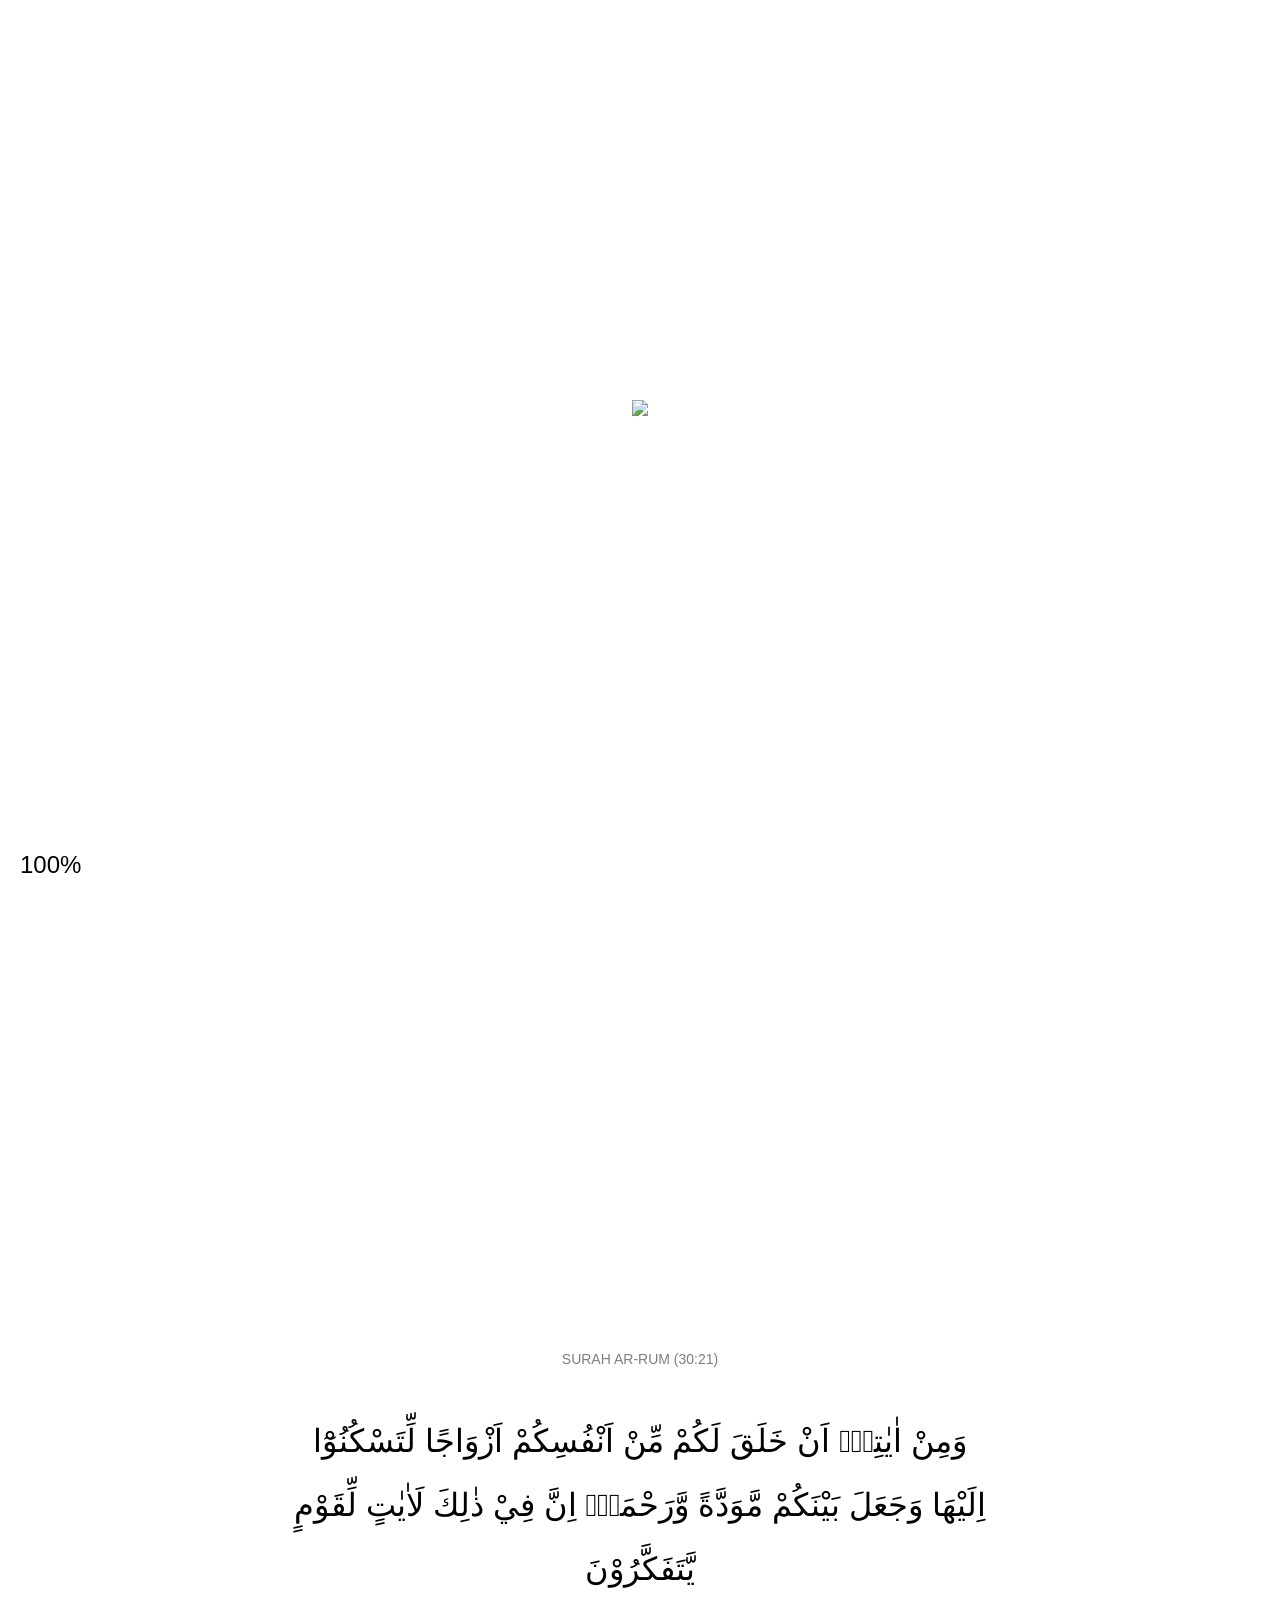
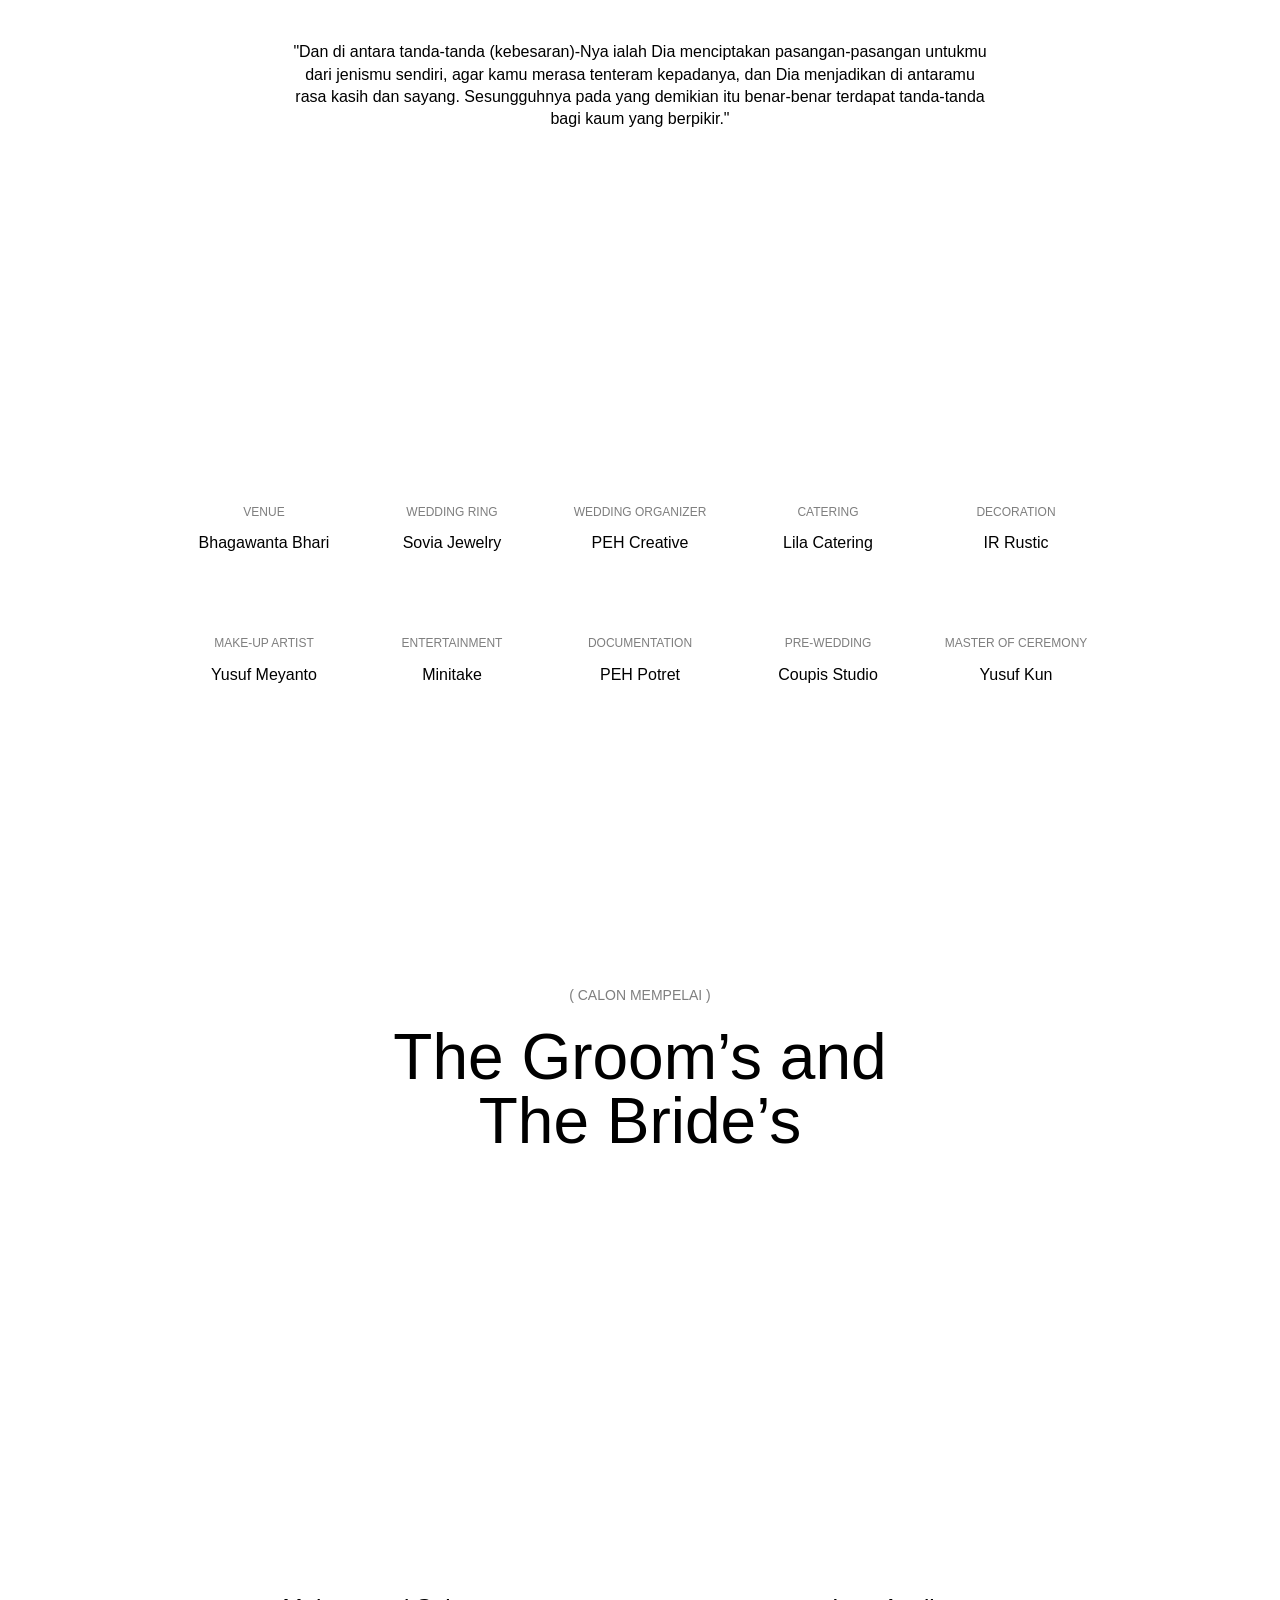
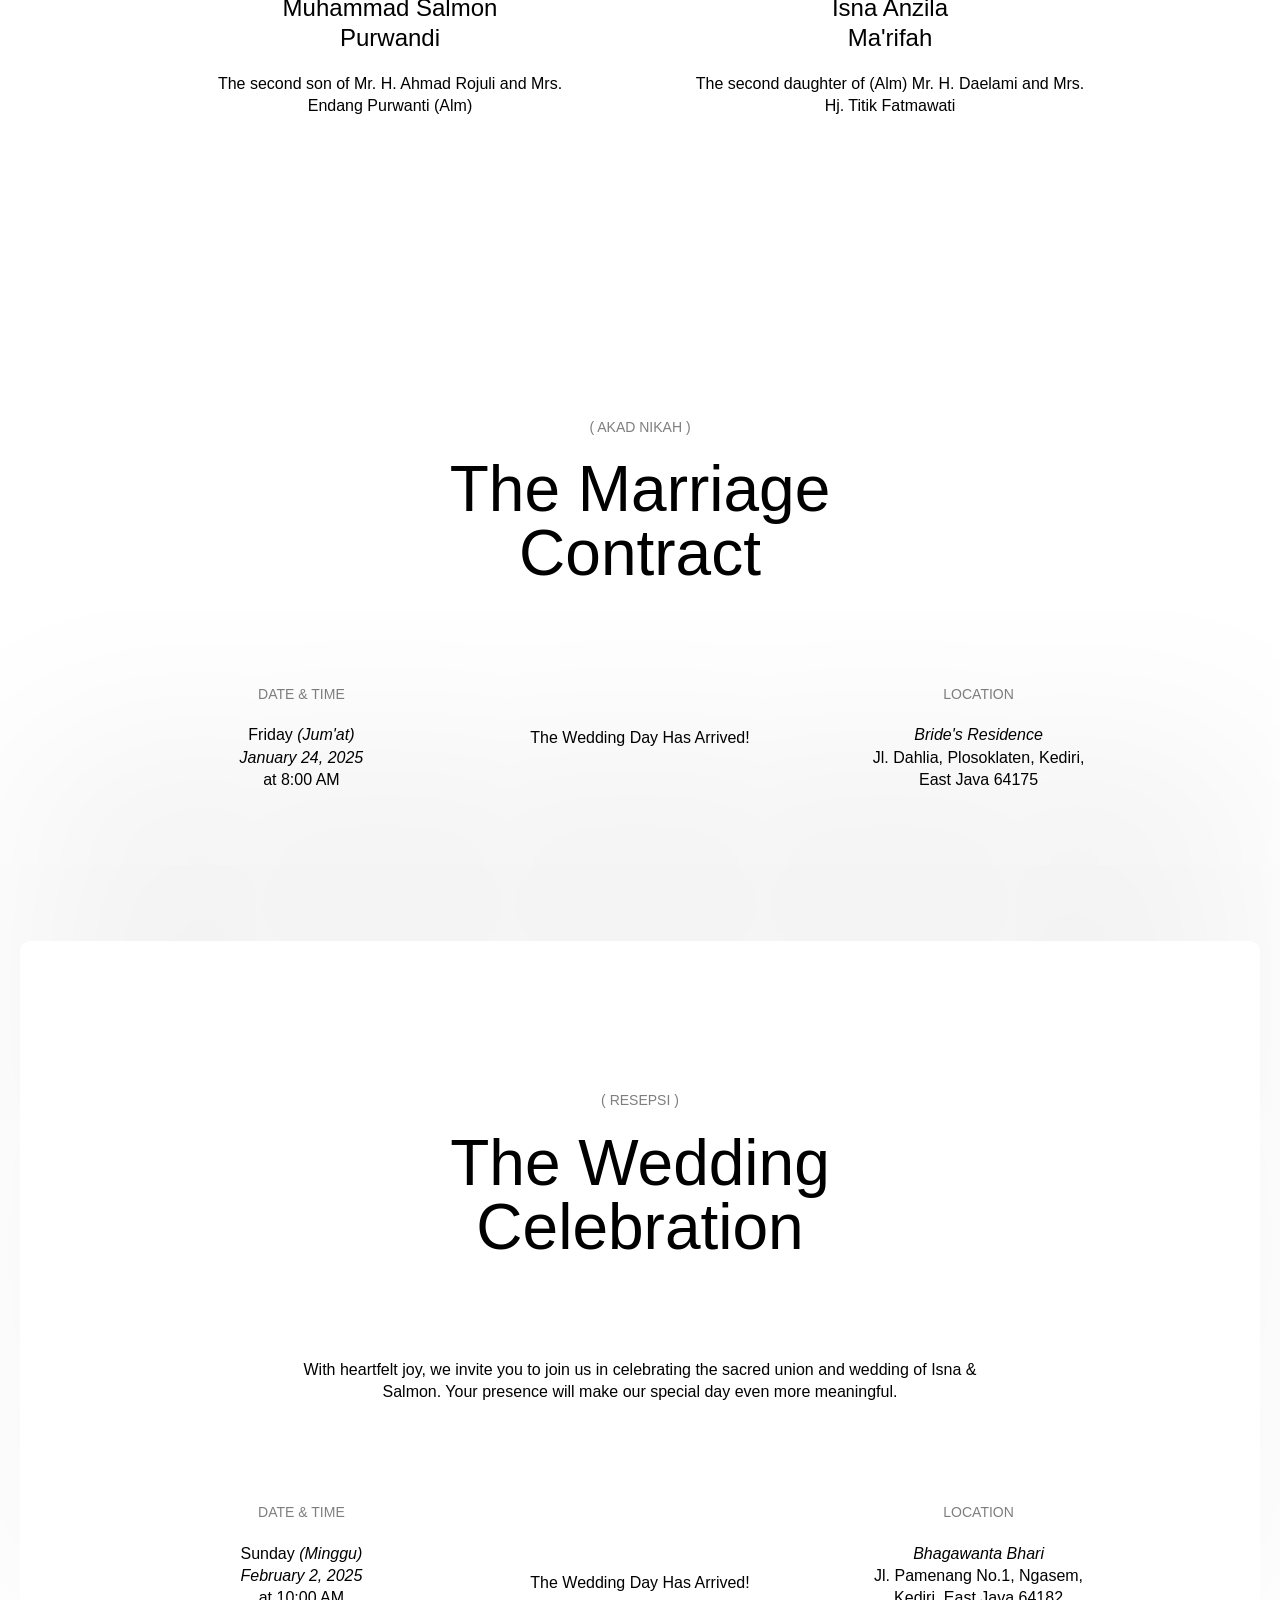
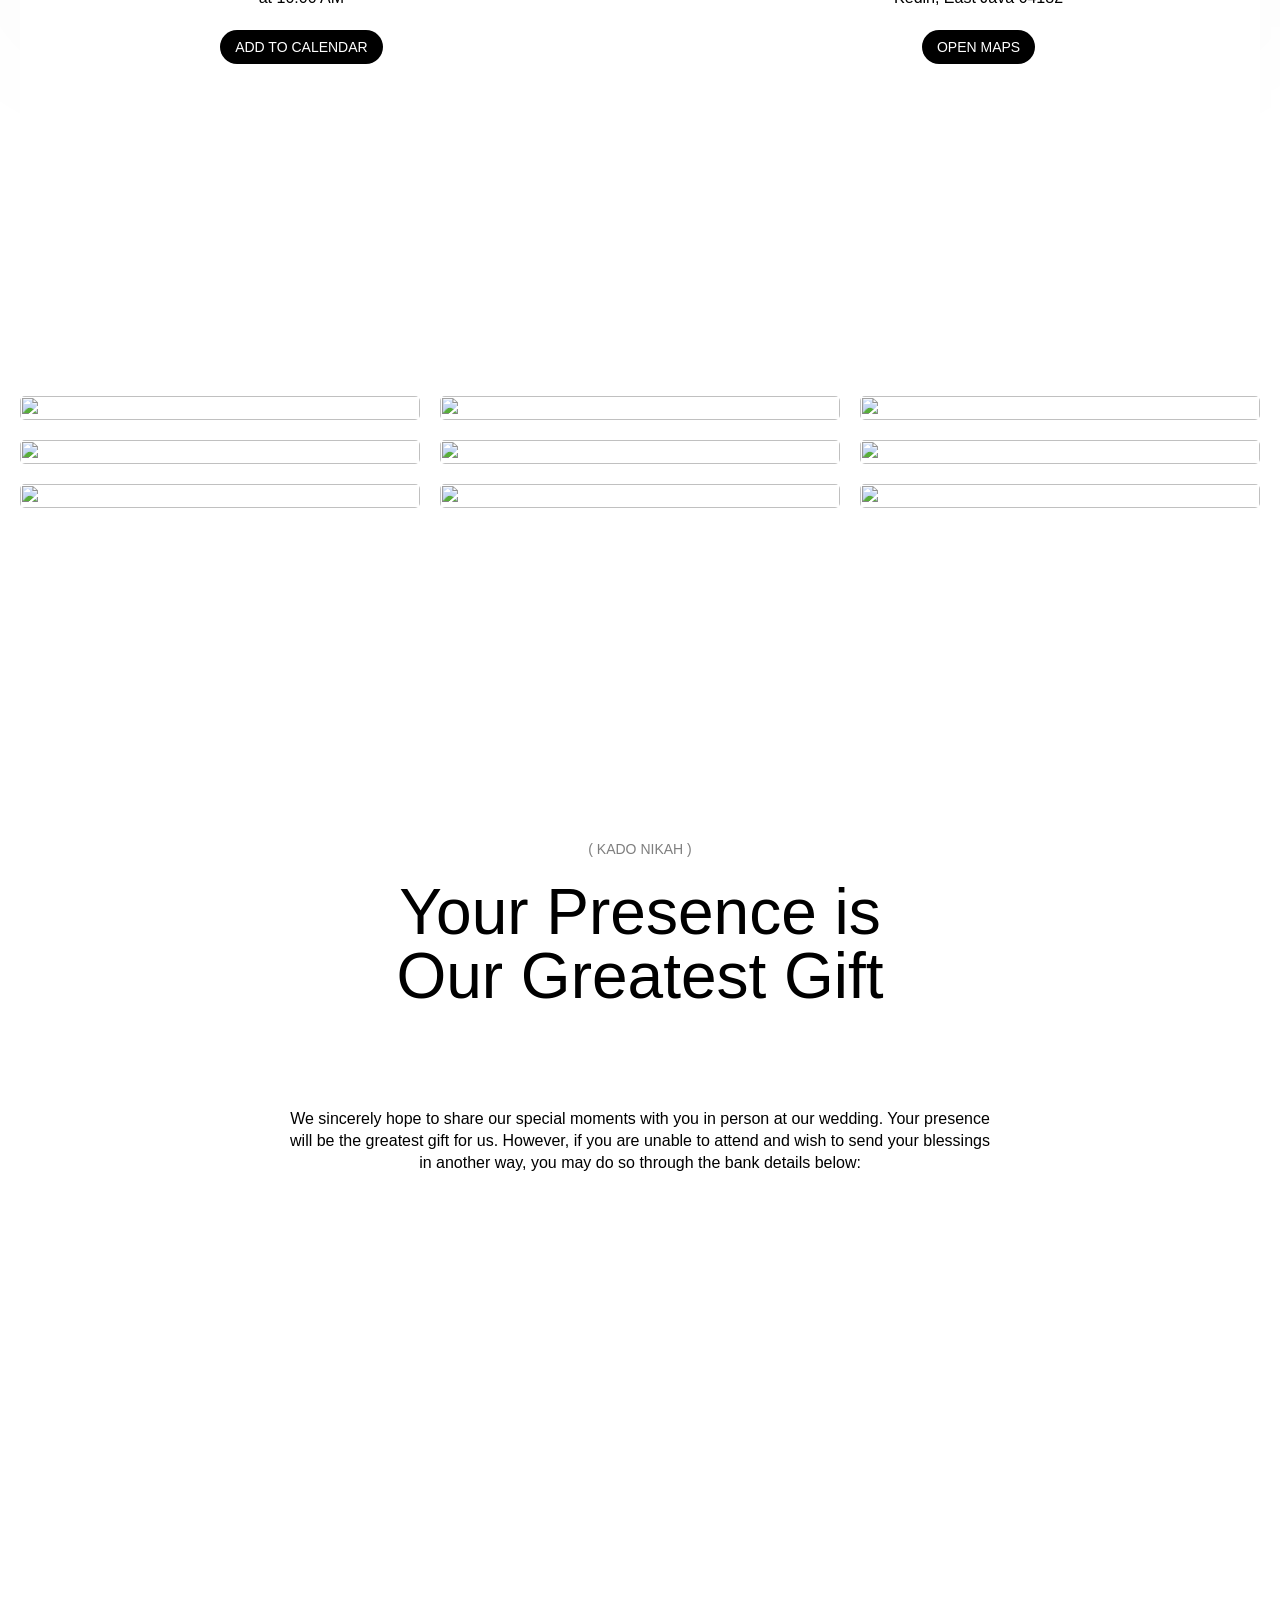
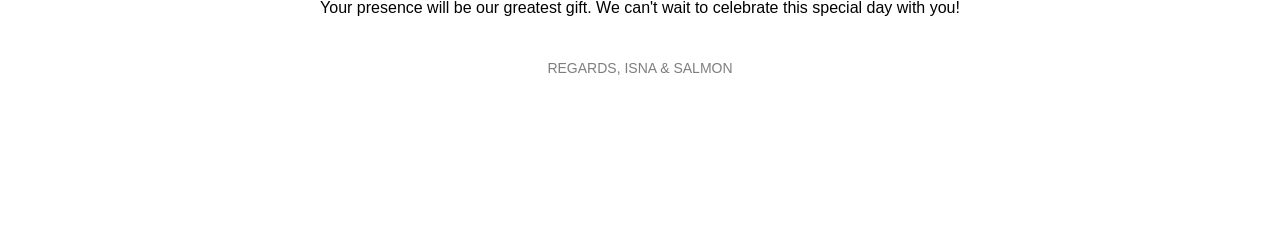
==== wedding.html @ 4950c5eb "update files" ====
<!DOCTYPE html>
<html data-wf-domain="twois.webflow.io" data-wf-page="677035670c04f65d0fba9465" data-wf-site="677035670c04f65d0fba9459"
    data-wf-status="1">

<head>
    <meta charset="utf-8" />
    <title>The Wedding of Isna &amp; Salmon</title>
    <meta content="width=device-width, initial-scale=1" name="viewport" />
    <meta content="Webflow" name="generator" />
    <link href="css/wedding.css" rel="stylesheet" type="text/css" />
    <link href="https://fonts.googleapis.com" rel="preconnect" />
    <link href="https://fonts.gstatic.com" rel="preconnect" crossorigin="anonymous" />
    <script src="https://ajax.googleapis.com/ajax/libs/webfont/1.6.26/webfont.js" type="text/javascript"></script>
    <script
        type="text/javascript">WebFont.load({ google: { families: ["Inter:100,200,300,regular,500,600,700,800,900,100italic,200italic,300italic,italic,500italic,600italic,700italic,800italic,900italic"] } });</script>
    <script
        type="text/javascript">!function (o, c) { var n = c.documentElement, t = " w-mod-"; n.className += t + "js", ("ontouchstart" in o || o.DocumentTouch && c instanceof DocumentTouch) && (n.className += t + "touch") }(window, document);</script>
    <link href="images/img-favicon-01.png" rel="shortcut icon" type="image/x-icon" />
    <link href="images/img-favicon-02.png" rel="apple-touch-icon" />
    <script>
        document.addEventListener("DOMContentLoaded", function () {
            const mutationCallback = function (mutationsList, observer) {
                for (let mutation of mutationsList) {
                    if (mutation.type === 'childList' && mutation.addedNodes.length) {
                        for (let node of mutation.addedNodes) {
                            if (node.classList.contains("w-webflow-badge")) {
                                node.remove();
                            }
                        }
                    }
                }
            };
    
            const observer = new MutationObserver(mutationCallback);
            observer.observe(document, { childList: true, subtree: true });
        });
    </script>
    <script>
        // Scroll to top when page is refreshed
        window.onbeforeunload = function () {
            window.scrollTo(0, 0);
        }
        
        // Alternative method that also works on page load
        window.onload = function() {
            window.scrollTo(0, 0);
        }
    </script>
    <script>
        function updateCountdown() {
            // Set both wedding dates
            const akadDate = new Date('2025-01-24T08:00:00').getTime();
            const resepsiDate = new Date('2025-02-02T10:00:00').getTime();
            
            // Update both countdowns every second
            setInterval(function() {
                // Get current date and time
                const now = new Date().getTime();
                
                // Process both dates
                const dates = [
                    {
                        target: akadDate,
                        selector: '.section.akad .div-countdown'
                    },
                    {
                        target: resepsiDate,
                        selector: '.section.resepsi .div-countdown'
                    }
                ];
                
                dates.forEach(({target, selector}) => {
                    // Find the time difference
                    const timeDiff = target - now;
                    
                    // Calculate days, hours, minutes
                    const days = Math.floor(timeDiff / (1000 * 60 * 60 * 24));
                    const hours = Math.floor((timeDiff % (1000 * 60 * 60 * 24)) / (1000 * 60 * 60));
                    const minutes = Math.floor((timeDiff % (1000 * 60 * 60)) / (1000 * 60));
                    
                    // Get the specific countdown container
                    const container = document.querySelector(selector);
                    
                    if (timeDiff < 0) {
                        container.innerHTML = '<div class="txt-m">The Wedding Day Has Arrived!</div>';
                    } else {
                        // Update the counter elements
                        container.querySelector('.div-count:nth-child(1) .txt-counter').textContent = days;
                        container.querySelector('.div-count:nth-child(2) .txt-counter').textContent = hours;
                        container.querySelector('.div-count:nth-child(3) .txt-counter').textContent = minutes;
                    }
                });
            }, 1000);
        }

        // Start the countdown when the page loads
        document.addEventListener('DOMContentLoaded', updateCountdown);
    </script>
    <script>
        document.addEventListener("DOMContentLoaded", function() {
            const loadingCover = document.createElement('div');
            loadingCover.id = 'loadingCover';
            
            const logo = document.createElement('img');
            logo.id = 'loadingLogo';
            logo.src = 'https://cdn.prod.website-files.com/677035670c04f65d0fba9459/677038483f51743692b44ae5_is-logo.svg';
            
            const percentage = document.createElement('h3');
            percentage.id = 'loadingPercentage';
            percentage.className = 'h3';
            percentage.textContent = '0%';
            
            loadingCover.appendChild(logo);
            loadingCover.appendChild(percentage);
            document.body.appendChild(loadingCover);
            
            let progress = 0;
            const interval = setInterval(() => {
                progress += 1;
                percentage.textContent = `${progress}%`;
                
                if (progress >= 100) {
                    clearInterval(interval);
                    setTimeout(() => {
                        loadingCover.style.opacity = '0';
                        setTimeout(() => {
                            loadingCover.style.display = 'none';
                        }, 500);
                    }, 1000);
                }
            }, 20); // Adjust this value to control loading speed (20ms = ~2 seconds total)
        });
    </script>
</head>

<body class="body">
    <section data-w-id="12d1a00e-3ab4-0aab-f050-b9cedcd31cc5" class="section header">
        <div class="w-layout-blockcontainer container header w-container">
            <div class="div-wrapper header">
                <div class="div-content"><a data-w-id="f7b5495a-abc8-1964-e824-10ac3b8c5b4e" style="opacity:0" href="/wedding"
                        aria-current="page" class="lb-logo w-inline-block w--current"><img
                            src="https://cdn.prod.website-files.com/677035670c04f65d0fba9459/677038483f51743692b44ae5_is-logo.svg"
                            loading="lazy" alt="" class="img-logo" /></a></div>
                <div data-w-id="bc299301-d4c1-6413-bd00-47a1a9cc16d1" style="opacity:0" class="div-head">
                    <div class="txt-label">( Two Hearts, One Journey )</div>
                    <h1 class="h1">The Wedding of Isna &amp; Salmon</h1>
                </div>
                <div data-w-id="931c4e7d-ed6d-6b33-aaaf-867cda53244a" style="opacity:0" class="div-content invitation">
                    <div class="txt-label">Dear</div>
                    <h3 class="h3" id="guestName">Guest</h3>
                    <p class="txt-m">You&#x27;re Invited to Celebrate the Wedding of Isna &amp; Salmon</p>
                </div>
            </div>
        </div>
    </section>
    <section data-w-id="05dbcefc-66bd-4fce-6f20-21fa43abb49f" style="opacity:0" class="section">
        <div class="w-layout-blockcontainer container w-container">
            <div class="div-wrapper"><img
                    src="https://cdn.prod.website-files.com/677035670c04f65d0fba9459/67703848234589f93fcd8b72_img-header.webp"
                    loading="eager"
                    sizes="(max-width: 767px) 100vw, (max-width: 991px) 77vw, (max-width: 1439px) 78vw, 1120px"
                    srcset="https://cdn.prod.website-files.com/677035670c04f65d0fba9459/67703848234589f93fcd8b72_img-header-p-500.webp 500w, https://cdn.prod.website-files.com/677035670c04f65d0fba9459/67703848234589f93fcd8b72_img-header-p-800.webp 800w, https://cdn.prod.website-files.com/677035670c04f65d0fba9459/67703848234589f93fcd8b72_img-header-p-1080.webp 1080w, https://cdn.prod.website-files.com/677035670c04f65d0fba9459/67703848234589f93fcd8b72_img-header-p-1600.webp 1600w, https://cdn.prod.website-files.com/677035670c04f65d0fba9459/67703848234589f93fcd8b72_img-header.webp 1975w"
                    alt="" class="img-header" /><img
                    src="https://cdn.prod.website-files.com/677035670c04f65d0fba9459/67729ee4e32b9f6e0066ee29_img-header-m.webp"
                    loading="eager" sizes="(max-width: 479px) 82vw, (max-width: 767px) 76vw, 100vw"
                    srcset="https://cdn.prod.website-files.com/677035670c04f65d0fba9459/67729ee4e32b9f6e0066ee29_img-header-m-p-500.webp 500w, https://cdn.prod.website-files.com/677035670c04f65d0fba9459/67729ee4e32b9f6e0066ee29_img-header-m-p-800.webp 800w, https://cdn.prod.website-files.com/677035670c04f65d0fba9459/67729ee4e32b9f6e0066ee29_img-header-m-p-1080.webp 1080w, https://cdn.prod.website-files.com/677035670c04f65d0fba9459/67729ee4e32b9f6e0066ee29_img-header-m.webp 1256w"
                    alt="" class="img-header mobile" /></div>
        </div>
    </section>
    <section class="section">
        <div class="w-layout-blockcontainer container w-container">
            <div class="div-wrapper">
                <div class="div-content gap-l">
                    <div class="txt-label">Surah Ar-Rum (30:21)</div>
                    <p class="txt-l arabic">وَمِنْ اٰيٰتِهٖٓ اَنْ خَلَقَ لَكُمْ مِّنْ اَنْفُسِكُمْ اَزْوَاجًا
                        لِّتَسْكُنُوْٓا اِلَيْهَا وَجَعَلَ بَيْنَكُمْ مَّوَدَّةً وَّرَحْمَةًۗ اِنَّ فِيْ ذٰلِكَ لَاٰيٰتٍ
                        لِّقَوْمٍ يَّتَفَكَّرُوْنَ</p>
                    <p class="txt-m">&quot;Dan di antara tanda-tanda (kebesaran)-Nya ialah Dia menciptakan
                        pasangan-pasangan untukmu dari jenismu sendiri, agar kamu merasa tenteram kepadanya, dan Dia
                        menjadikan di antaramu rasa kasih dan sayang. Sesungguhnya pada yang demikian itu benar-benar
                        terdapat tanda-tanda bagi kaum yang berpikir.&quot;</p><img
                        src="https://cdn.prod.website-files.com/677035670c04f65d0fba9459/6770384507a843686ffb3dbd_ic-quran.svg"
                        loading="lazy" alt="" class="ic-32" />
                </div>
            </div>
        </div>
    </section>
    <section class="section">
        <div class="w-layout-blockcontainer container w-container">
            <div class="div-wrapper">
                <div class="div-content grid-vendors">
                    <div class="div-item vendors">
                        <div class="txt-label size-s">VEnue</div>
                        <p class="txt-m">Bhagawanta Bhari</p>
                    </div>
                    <div id="w-node-_287505c4-09b6-83ad-f1a5-c10956f2e40b-0fba9465" class="div-item vendors">
                        <div class="txt-label size-s">Wedding Ring</div>
                        <p class="txt-m">Sovia Jewelry</p>
                    </div>
                    <div id="w-node-_5f369c38-9c0c-f2e0-e8b1-bd2c15e0b962-0fba9465" class="div-item vendors">
                        <div class="txt-label size-s">Wedding Organizer</div>
                        <p class="txt-m">PEH Creative</p>
                    </div>
                    <div id="w-node-ae4f9026-59ee-f5bd-e100-e5af40e25a5f-0fba9465" class="div-item vendors">
                        <div class="txt-label size-s">Catering</div>
                        <p class="txt-m">Lila Catering</p>
                    </div>
                    <div id="w-node-_63534c1e-104c-8eb5-ed23-803edc736860-0fba9465" class="div-item vendors">
                        <div class="txt-label size-s">Decoration</div>
                        <p class="txt-m">IR Rustic</p>
                    </div>
                    <div id="w-node-c5968815-fda5-0d8a-0b18-cd76b9f0b9df-0fba9465" class="div-item vendors">
                        <div class="txt-label size-s">Make-Up Artist</div>
                        <p class="txt-m">Yusuf Meyanto</p>
                    </div>
                    <div id="w-node-bb1c8c2f-b998-6561-d270-908846ef16c0-0fba9465" class="div-item vendors">
                        <div class="txt-label size-s">Entertainment</div>
                        <p class="txt-m">Minitake</p>
                    </div>
                    <div id="w-node-_79656f34-af55-c6e0-9db6-4887972fd5b7-0fba9465" class="div-item vendors">
                        <div class="txt-label size-s">Documentation</div>
                        <p class="txt-m">PEH Potret</p>
                    </div>
                    <div id="w-node-_2448eb6b-c0e9-c4b5-8094-aaf7e3d0d775-0fba9465" class="div-item vendors">
                        <div class="txt-label size-s">Pre-wedding</div>
                        <p class="txt-m">Coupis Studio</p>
                    </div>
                    <div id="w-node-_7e0066ca-e999-a601-45e3-42176d7cfcc2-0fba9465" class="div-item vendors">
                        <div class="txt-label size-s">Master of Ceremony</div>
                        <p class="txt-m">Yusuf Kun</p>
                    </div>
                </div>
            </div>
        </div>
    </section>
    <section class="section">
        <div class="w-layout-blockcontainer container w-container">
            <div class="div-wrapper">
                <div class="div-head medium">
                    <div class="txt-label">( Calon mempelai )</div>
                    <h2 class="h2">The Groom’s and The Bride’s</h2>
                </div>
                <div class="div-content grid-calon">
                    <div class="div-item"><img
                            src="https://cdn.prod.website-files.com/677035670c04f65d0fba9459/67703848fbfb32b1f3d3d9d8_img-grooms.webp"
                            loading="lazy" alt="" class="img-person" />
                        <h3 class="h3">Muhammad Salmon<br />Purwandi</h3>
                        <p class="txt-m">The second son of Mr. H. Ahmad Rojuli and Mrs. Endang Purwanti (Alm)</p>
                    </div>
                    <div id="w-node-_65cffa8b-b487-12ac-6472-db413ee02ace-0fba9465" class="div-item"><img
                            src="https://cdn.prod.website-files.com/677035670c04f65d0fba9459/677038450cd2fd8141a4ba60_img-brides.webp"
                            loading="lazy" alt="" class="img-person" />
                        <h3 class="h3">Isna Anzila<br />Ma&#x27;rifah</h3>
                        <p class="txt-m">The second daughter of (Alm) Mr. H. Daelami and Mrs. Hj. Titik Fatmawati</p>
                    </div>
                </div>
            </div>
        </div>
    </section>
    <section class="section akad">
        <div class="w-layout-blockcontainer container w-container">
            <div class="div-wrapper">
                <div class="div-head medium">
                    <div class="txt-label">( AKAD nikah )</div>
                    <h2 class="h2">The Marriage Contract</h2><img
                        src="https://cdn.prod.website-files.com/677035670c04f65d0fba9459/677038488b0bea6cfaa4195d_img-ring-1.webp"
                        loading="lazy" data-w-id="13340af4-462c-4ded-96b5-a2567d261753" alt="" class="img-ring-1" /><img
                        src="https://cdn.prod.website-files.com/677035670c04f65d0fba9459/67703849addfdfaecc907653_img-ring-2.webp"
                        loading="lazy" data-w-id="9857e59d-5a28-c53c-c667-7585d2f12042" alt="" class="img-ring-2" />
                </div>
                <div class="div-content grid-akad">
                    <div class="div-item">
                        <div class="txt-label">date &amp; Time</div>
                        <p class="txt-m">Friday <em>(Jum&#x27;at)</em><br /><strong><em class="italic-text-3">January
                                    24, 2025</em></strong><br />at 8:00 AM</p>
                    </div>
                    <div id="w-node-e35938f2-f2fd-a271-da4f-b0156d353e27-0fba9465" class="div-countdown">
                        <div class="div-count">
                            <div class="div-counter"><img
                                    src="https://cdn.prod.website-files.com/677035670c04f65d0fba9459/67703845c3303771c805a9a5_img-counter.svg"
                                    loading="lazy" alt="" class="img-counter" />
                                <div class="txt-counter">27</div>
                            </div>
                            <p class="txt-m">Days</p>
                        </div>
                        <div class="div-count">
                            <div class="div-counter"><img
                                    src="https://cdn.prod.website-files.com/677035670c04f65d0fba9459/67703845c3303771c805a9a5_img-counter.svg"
                                    loading="lazy" alt="" class="img-counter" />
                                <div class="txt-counter">4</div>
                            </div>
                            <p class="txt-m">Hours</p>
                        </div>
                        <div class="div-count">
                            <div class="div-counter"><img
                                    src="https://cdn.prod.website-files.com/677035670c04f65d0fba9459/67703845c3303771c805a9a5_img-counter.svg"
                                    loading="lazy" alt="" class="img-counter" />
                                <div class="txt-counter">16</div>
                            </div>
                            <p class="txt-m">Minutes</p>
                        </div>
                    </div>
                    <div id="w-node-_91b87b44-5170-819d-85d0-735a1daca0e6-0fba9465" class="div-item">
                        <div class="txt-label">location</div>
                        <p class="txt-m"><strong><em class="italic-text">Bride&#x27;s Residence</em></strong><br />Jl.
                            Dahlia, Plosoklaten, Kediri, East Java 64175</p>
                    </div>
                </div>
            </div>
        </div>
    </section>
    <section class="section resepsi">
        <div class="w-layout-blockcontainer container resepsi w-container">
            <div class="div-wrapper">
                <div class="div-head medium">
                    <div class="txt-label">( resepsi )</div>
                    <h2 class="h2">The Wedding Celebration</h2>
                </div>
                <div class="div-content">
                    <p class="txt-m">With heartfelt joy, we invite you to join us in celebrating the sacred union and wedding of Isna & Salmon. Your presence will make our special day even more meaningful.</p>
                </div>
                <div class="div-content grid-akad">
                    <div class="div-item">
                        <div class="txt-label">date &amp; Time</div>
                        <p class="txt-m">Sunday <em>(Minggu)</em><br /><strong><em class="italic-text-2">February 2,
                                    2025</em></strong><br />at 10:00 AM</p><a href="#" class="btn-primary w-button">add
                            to calendar</a>
                    </div>
                    <div id="w-node-_002819be-28a7-6f01-53c6-cb2f9fae0b95-0fba9465" class="div-countdown">
                        <div class="div-count">
                            <div class="div-counter"><img
                                    src="https://cdn.prod.website-files.com/677035670c04f65d0fba9459/67703845c3303771c805a9a5_img-counter.svg"
                                    loading="lazy" alt="" class="img-counter" />
                                <div class="txt-counter">36</div>
                            </div>
                            <p class="txt-m">Days</p>
                        </div>
                        <div class="div-count">
                            <div class="div-counter"><img
                                    src="https://cdn.prod.website-files.com/677035670c04f65d0fba9459/67703845c3303771c805a9a5_img-counter.svg"
                                    loading="lazy" alt="" class="img-counter" />
                                <div class="txt-counter">6</div>
                            </div>
                            <p class="txt-m">Hours</p>
                        </div>
                        <div class="div-count">
                            <div class="div-counter"><img
                                    src="https://cdn.prod.website-files.com/677035670c04f65d0fba9459/67703845c3303771c805a9a5_img-counter.svg"
                                    loading="lazy" alt="" class="img-counter" />
                                <div class="txt-counter">16</div>
                            </div>
                            <p class="txt-m">Minutes</p>
                        </div>
                    </div>
                    <div id="w-node-_002819be-28a7-6f01-53c6-cb2f9fae0bab-0fba9465" class="div-item">
                        <div class="txt-label">location</div>
                        <p class="txt-m"><strong><em class="italic-text">Bhagawanta Bhari</em></strong> <br />Jl.
                            Pamenang No.1, Ngasem, Kediri, East Java 64182</p><a href="https://maps.app.goo.gl/XeGeDxVSbM7S9wT97"
                            class="btn-primary w-button" target="_blank">open maps</a>
                    </div>
                </div>
            </div>
        </div>
    </section>
    <section class="section">
        <div class="w-layout-blockcontainer container accent w-container"><img
                src="https://cdn.prod.website-files.com/677035670c04f65d0fba9459/67729c674d2ae2e17ffd4be8_img-accent-center.webp"
                loading="lazy" alt="" class="img-accent" /></div>
    </section>
    <section class="section">
        <div class="w-layout-blockcontainer container w-container">
            <div class="div-wrapper">
                <div class="div-gallery"><img
                        src="https://cdn.prod.website-files.com/677035670c04f65d0fba9459/6772859a4178ec4495fcc9b0_img-gallery-09.webp"
                        loading="lazy" id="w-node-_14314c30-5d00-1f15-5e44-9975845c930e-0fba9465"
                        sizes="(max-width: 479px) 92vw, (max-width: 767px) 95vw, (max-width: 1439px) 31vw, 453.328125px"
                        alt=""
                        srcset="https://cdn.prod.website-files.com/677035670c04f65d0fba9459/6772859a4178ec4495fcc9b0_img-gallery-09-p-500.webp 500w, https://cdn.prod.website-files.com/677035670c04f65d0fba9459/6772859a4178ec4495fcc9b0_img-gallery-09-p-800.webp 800w, https://cdn.prod.website-files.com/677035670c04f65d0fba9459/6772859a4178ec4495fcc9b0_img-gallery-09.webp 906w"
                        class="img-gallery" /><img
                        src="https://cdn.prod.website-files.com/677035670c04f65d0fba9459/677285994a519b4f037035ce_img-gallery-03.webp"
                        loading="lazy" id="w-node-b5c6fbb7-d0f4-df01-ccc1-e606647e7103-0fba9465"
                        sizes="(max-width: 479px) 92vw, (max-width: 767px) 95vw, (max-width: 1439px) 31vw, 453.3359375px"
                        alt=""
                        srcset="https://cdn.prod.website-files.com/677035670c04f65d0fba9459/677285994a519b4f037035ce_img-gallery-03-p-500.webp 500w, https://cdn.prod.website-files.com/677035670c04f65d0fba9459/677285994a519b4f037035ce_img-gallery-03-p-800.webp 800w, https://cdn.prod.website-files.com/677035670c04f65d0fba9459/677285994a519b4f037035ce_img-gallery-03.webp 906w"
                        class="img-gallery" /><img
                        src="https://cdn.prod.website-files.com/677035670c04f65d0fba9459/677285993bdcefc85239139a_img-gallery-06.webp"
                        loading="lazy" id="w-node-_8864bf88-00d4-5219-b1d5-2b43d36204d0-0fba9465"
                        sizes="(max-width: 479px) 92vw, (max-width: 767px) 95vw, (max-width: 1439px) 31vw, 453.3359375px"
                        alt=""
                        srcset="https://cdn.prod.website-files.com/677035670c04f65d0fba9459/677285993bdcefc85239139a_img-gallery-06-p-500.webp 500w, https://cdn.prod.website-files.com/677035670c04f65d0fba9459/677285993bdcefc85239139a_img-gallery-06-p-800.webp 800w, https://cdn.prod.website-files.com/677035670c04f65d0fba9459/677285993bdcefc85239139a_img-gallery-06.webp 906w"
                        class="img-gallery" /><img
                        src="https://cdn.prod.website-files.com/677035670c04f65d0fba9459/677285992f1e40bc26db426e_img-gallery-01.webp"
                        loading="lazy" id="w-node-_8d2cc8fc-a439-e8b9-3076-218f4ae2b0e5-0fba9465"
                        sizes="(max-width: 479px) 92vw, (max-width: 767px) 95vw, (max-width: 1439px) 31vw, 453.328125px"
                        alt=""
                        srcset="https://cdn.prod.website-files.com/677035670c04f65d0fba9459/677285992f1e40bc26db426e_img-gallery-01-p-500.webp 500w, https://cdn.prod.website-files.com/677035670c04f65d0fba9459/677285992f1e40bc26db426e_img-gallery-01-p-800.webp 800w, https://cdn.prod.website-files.com/677035670c04f65d0fba9459/677285992f1e40bc26db426e_img-gallery-01.webp 906w"
                        class="img-gallery" /><img
                        src="https://cdn.prod.website-files.com/677035670c04f65d0fba9459/6772859ac393767c875105a3_img-gallery-08.webp"
                        loading="lazy" id="w-node-_6ea0ce37-b00a-1832-fbf6-e523cbb9b794-0fba9465"
                        sizes="(max-width: 479px) 92vw, (max-width: 767px) 95vw, (max-width: 1439px) 31vw, 453.3359375px"
                        alt=""
                        srcset="https://cdn.prod.website-files.com/677035670c04f65d0fba9459/6772859ac393767c875105a3_img-gallery-08-p-500.webp 500w, https://cdn.prod.website-files.com/677035670c04f65d0fba9459/6772859ac393767c875105a3_img-gallery-08-p-800.webp 800w, https://cdn.prod.website-files.com/677035670c04f65d0fba9459/6772859ac393767c875105a3_img-gallery-08.webp 906w"
                        class="img-gallery" /><img
                        src="https://cdn.prod.website-files.com/677035670c04f65d0fba9459/6772859a8630f326f57437e6_img-gallery-02.webp"
                        loading="lazy" id="w-node-_83be5d3c-a81d-6797-341a-396ea5b855ed-0fba9465"
                        sizes="(max-width: 479px) 92vw, (max-width: 767px) 95vw, (max-width: 1439px) 31vw, 453.3359375px"
                        alt=""
                        srcset="https://cdn.prod.website-files.com/677035670c04f65d0fba9459/6772859a8630f326f57437e6_img-gallery-02-p-500.webp 500w, https://cdn.prod.website-files.com/677035670c04f65d0fba9459/6772859a8630f326f57437e6_img-gallery-02-p-800.webp 800w, https://cdn.prod.website-files.com/677035670c04f65d0fba9459/6772859a8630f326f57437e6_img-gallery-02.webp 906w"
                        class="img-gallery" /><img
                        src="https://cdn.prod.website-files.com/677035670c04f65d0fba9459/67728599c393767c87510520_img-gallery-07.webp"
                        loading="lazy" id="w-node-c3a2bbfd-124b-35cc-33e9-75d3c49319d4-0fba9465"
                        sizes="(max-width: 479px) 92vw, (max-width: 767px) 95vw, (max-width: 1439px) 31vw, 453.328125px"
                        alt=""
                        srcset="https://cdn.prod.website-files.com/677035670c04f65d0fba9459/67728599c393767c87510520_img-gallery-07-p-500.webp 500w, https://cdn.prod.website-files.com/677035670c04f65d0fba9459/67728599c393767c87510520_img-gallery-07-p-800.webp 800w, https://cdn.prod.website-files.com/677035670c04f65d0fba9459/67728599c393767c87510520_img-gallery-07.webp 906w"
                        class="img-gallery" /><img
                        src="https://cdn.prod.website-files.com/677035670c04f65d0fba9459/6772859952d99c296b55ce54_img-gallery-04.webp"
                        loading="lazy" id="w-node-cf5fdb07-34ba-0c68-4ffb-b6e58ec14c6e-0fba9465"
                        sizes="(max-width: 479px) 92vw, (max-width: 767px) 95vw, (max-width: 1439px) 31vw, 453.3359375px"
                        alt=""
                        srcset="https://cdn.prod.website-files.com/677035670c04f65d0fba9459/6772859952d99c296b55ce54_img-gallery-04-p-500.webp 500w, https://cdn.prod.website-files.com/677035670c04f65d0fba9459/6772859952d99c296b55ce54_img-gallery-04-p-800.webp 800w, https://cdn.prod.website-files.com/677035670c04f65d0fba9459/6772859952d99c296b55ce54_img-gallery-04.webp 906w"
                        class="img-gallery" /><img
                        src="https://cdn.prod.website-files.com/677035670c04f65d0fba9459/67728599f2688b2056b2b07c_img-gallery-05.webp"
                        loading="lazy" id="w-node-b1e12fba-324b-9366-9801-4a5e3cad11ff-0fba9465"
                        sizes="(max-width: 479px) 92vw, (max-width: 767px) 95vw, (max-width: 1439px) 31vw, 453.3359375px"
                        alt=""
                        srcset="https://cdn.prod.website-files.com/677035670c04f65d0fba9459/67728599f2688b2056b2b07c_img-gallery-05-p-500.webp 500w, https://cdn.prod.website-files.com/677035670c04f65d0fba9459/67728599f2688b2056b2b07c_img-gallery-05-p-800.webp 800w, https://cdn.prod.website-files.com/677035670c04f65d0fba9459/67728599f2688b2056b2b07c_img-gallery-05.webp 906w"
                        class="img-gallery" /></div>
            </div>
        </div>
    </section>
    <section class="section">
        <div class="w-layout-blockcontainer container accent w-container"><img
                src="https://cdn.prod.website-files.com/677035670c04f65d0fba9459/67729c674d2ae2e17ffd4be8_img-accent-center.webp"
                loading="lazy" alt="" class="img-accent" /></div>
    </section>
    <section class="section">
        <div class="w-layout-blockcontainer container w-container">
            <div class="div-wrapper">
                <div class="div-head medium">
                    <div class="txt-label">( Kado nikah )</div>
                    <h2 class="h2">Your Presence is Our Greatest Gift</h2>
                </div>
                <div class="div-content">
                    <p class="txt-m">We sincerely hope to share our special moments with you in person at our wedding.
                        Your presence will be the greatest gift for us. However, if you are unable to attend and wish to
                        send your blessings in another way, you may do so through the bank details below:</p>
                </div>
                <div class="div-content grid-gift">
                    <div class="div-item gift" onclick="handleGiftCopy('4451785065')">
                        <img src="https://cdn.prod.website-files.com/677035670c04f65d0fba9459/67729dbc6e7b66e10c008be8_img-gift-01.svg"
                            loading="lazy" alt="" id="gift1" class="img-gift" style="cursor: pointer;" />
                        <a href="#" id="btnGift1" class="btn-primary gift w-button">click to copy</a>
                    </div>
                    <div id="w-node-_1f5eb7e4-fa69-17ba-7763-b3cfb220e175-0fba9465" class="div-item gift" 
                         onclick="handleGiftCopy('005101154613506')">
                        <img src="https://cdn.prod.website-files.com/677035670c04f65d0fba9459/67729dbce32b9f6e0065f9d2_img-gift-02.svg"
                            loading="lazy" alt="" id="gift2" class="img-gift" style="cursor: pointer;" />
                        <a href="#" id="btnGift2" class="btn-primary gift w-button">click to copy</a>
                    </div>
                </div>
                <div class="div-content">
                    <p class="txt-s gift" id="giftText">Tap to copy the bank account number.</p>
                </div>
            </div>
        </div>
    </section>
    <section class="section">
        <div class="w-layout-blockcontainer container footer w-container">
            <div class="div-wrapper">
                <div class="div-content gap-l"><a href="/wedding" aria-current="page"
                        class="lb-logo w-inline-block w--current"><img
                            src="https://cdn.prod.website-files.com/677035670c04f65d0fba9459/677038483f51743692b44ae5_is-logo.svg"
                            loading="lazy" alt="" class="img-logo" /></a>
                    <p class="txt-m">Your presence will be our greatest gift. We can&#x27;t wait to celebrate this
                        special day with you!</p>
                    <div class="txt-label">Regards, Isna &amp; Salmon</div>
                </div>
            </div>
        </div>
    </section>
    <script src="https://d3e54v103j8qbb.cloudfront.net/js/jquery-3.5.1.min.dc5e7f18c8.js?site=677035670c04f65d0fba9459"
        type="text/javascript" integrity="sha256-9/aliU8dGd2tb6OSsuzixeV4y/faTqgFtohetphbbj0="
        crossorigin="anonymous"></script>
    <script
        src="https://cdn.prod.website-files.com/677035670c04f65d0fba9459/js/webflow.163711c0b93f78a3f53227feb1e895bd.js"
        type="text/javascript"></script>
    <script src="https://cdn.jsdelivr.net/npm/ics-js@0.10.2/dist/ics.min.js"></script>
    <script>
    function createCalendarEvent() {
        // Event details
        const event = {
            title: 'Isna & Salmon Wedding',
            description: 'You\'re Invited to Celebrate the Wedding of Isna & Salmon at Bhagawanta Bhari',
            location: 'Bhagawanta Bhari, Jl. Pamenang No.1, Ngasem, Kediri, East Java 64182',
            start: new Date('2025-02-02T10:00:00'),
            end: new Date('2025-02-02T13:00:00'),
        };

        // Check if device is iOS
        const isIOS = /iPad|iPhone|iPod/.test(navigator.userAgent);
        // Check if device is Android
        const isAndroid = /Android/.test(navigator.userAgent);

        if (isIOS) {
            // Format for Apple Calendar
            const appleCalUrl = encodeURI([
                'data:text/calendar;charset=utf8,',
                'BEGIN:VCALENDAR',
                'VERSION:2.0',
                'BEGIN:VEVENT',
                'URL:http://muhsalmon.com/wedding',
                'DTSTART:' + event.start.toISOString().replace(/-|:|\.\d\d\d/g, ''),
                'DTEND:' + event.end.toISOString().replace(/-|:|\.\d\d\d/g, ''),
                'SUMMARY:' + event.title,
                'DESCRIPTION:' + event.description,
                'LOCATION:' + event.location,
                'END:VEVENT',
                'END:VCALENDAR'
            ].join('\n'));

            window.open(appleCalUrl);
        } 
        else if (isAndroid) {
            // Google Calendar for Android
            const googleCalUrl = encodeURI([
                'https://www.google.com/calendar/render',
                '?action=TEMPLATE',
                `&text=${event.title}`,
                `&details=${event.description}`,
                `&location=${event.location}`,
                `&dates=${event.start.toISOString().replace(/-|:|\.\d\d\d/g,'')}`,
                `/${event.end.toISOString().replace(/-|:|\.\d\d\d/g,'')}`
            ].join(''));
            
            window.open(googleCalUrl);
        }
        else {
            // Desktop browsers - download .ics file
            const cal = ics();
            
            cal.addEvent({
                title: event.title,
                description: event.description,
                location: event.location,
                start: event.start,
                end: event.end
            });
            
            cal.download('wedding_isna_salmon');
        }
    }

    // Update the button click handler
    document.addEventListener('DOMContentLoaded', function() {
        const addToCalendarBtn = document.querySelector('.btn-primary.w-button');
        if (addToCalendarBtn) {
            addToCalendarBtn.href = 'javascript:void(0);';
            addToCalendarBtn.onclick = createCalendarEvent;
        }
    });
    </script>
    <script>
        // Function to get URL parameters
        function getUrlParameter(name) {
            const url = window.location.href;
            const paramIndex = url.indexOf('?id=');
            if (paramIndex !== -1) {
                // Get the parameter value and replace hyphens with spaces
                return decodeURIComponent(url.slice(paramIndex + 4)).replace(/-/g, ' ');
            }
            return '';
        }

        // Get the 'id' parameter from URL and update the guest name
        const guestName = getUrlParameter('id');
        if (guestName) {
            document.getElementById('guestName').textContent = guestName;
        }
    </script>
    <script>
        // Simplified event handling
        function handleGiftCopy(number) {
            // Copy to clipboard
            navigator.clipboard.writeText(number)
                .then(() => {
                    // Change text
                    const giftText = document.getElementById('giftText');
                    giftText.textContent = 'Copied to Clipboard';
                    
                    // Reset text after 1 second
                    setTimeout(() => {
                        giftText.textContent = 'Tap to copy the bank account number.';
                    }, 1000);

                    // Also update the corresponding button text
                    const btnId = number === '4451785065' ? 'btnGift1' : 'btnGift2';
                    const btn = document.getElementById(btnId);
                    const originalText = btn.textContent;
                    btn.textContent = 'Copied to Clipboard';
                    setTimeout(() => {
                        btn.textContent = originalText;
                    }, 1000);
                })
                .catch(err => {
                    console.error('Failed to copy:', err);
                });
        }

        // Add click handlers for both the images and buttons
        document.addEventListener('DOMContentLoaded', function() {
            // Gift 1 handlers
            const gift1Img = document.getElementById('gift1');
            const btnGift1 = document.getElementById('btnGift1');
            const gift1Handler = (e) => {
                e.preventDefault();
                handleGiftCopy('4451785065');
            };
            
            if (gift1Img) gift1Img.addEventListener('click', gift1Handler);
            if (btnGift1) btnGift1.addEventListener('click', gift1Handler);

            // Gift 2 handlers
            const gift2Img = document.getElementById('gift2');
            const btnGift2 = document.getElementById('btnGift2');
            const gift2Handler = (e) => {
                e.preventDefault();
                handleGiftCopy('005101154613506');
            };
            
            if (gift2Img) gift2Img.addEventListener('click', gift2Handler);
            if (btnGift2) btnGift2.addEventListener('click', gift2Handler);
        });
    </script>
</body>

</html>
---- css/wedding.css ----
html {
    -webkit-text-size-adjust: 100%;
    -ms-text-size-adjust: 100%;
    font-family: sans-serif;
}

body {
    margin: 0;
}

article,
aside,
details,
figcaption,
figure,
footer,
header,
hgroup,
main,
menu,
nav,
section,
summary {
    display: block;
}

audio,
canvas,
progress,
video {
    vertical-align: baseline;
    display: inline-block;
}

audio:not([controls]) {
    height: 0;
    display: none;
}

[hidden],
template {
    display: none;
}

a {
    background-color: #0000;
}

a:active,
a:hover {
    outline: 0;
}

abbr[title] {
    border-bottom: 1px dotted;
}

b,
strong {
    font-weight: bold;
}

dfn {
    font-style: italic;
}

h1 {
    margin: .67em 0;
    font-size: 2em;
}

mark {
    color: #000;
    background: #ff0;
}

small {
    font-size: 80%;
}

sub,
sup {
    vertical-align: baseline;
    font-size: 75%;
    line-height: 0;
    position: relative;
}

sup {
    top: -.5em;
}

sub {
    bottom: -.25em;
}

img {
    border: 0;
}

svg:not(:root) {
    overflow: hidden;
}

hr {
    box-sizing: content-box;
    height: 0;
}

pre {
    overflow: auto;
}

code,
kbd,
pre,
samp {
    font-family: monospace;
    font-size: 1em;
}

button,
input,
optgroup,
select,
textarea {
    color: inherit;
    font: inherit;
    margin: 0;
}

button {
    overflow: visible;
}

button,
select {
    text-transform: none;
}

button,
html input[type="button"],
input[type="reset"] {
    -webkit-appearance: button;
    cursor: pointer;
}

button[disabled],
html input[disabled] {
    cursor: default;
}

button::-moz-focus-inner,
input::-moz-focus-inner {
    border: 0;
    padding: 0;
}

input {
    line-height: normal;
}

input[type="checkbox"],
input[type="radio"] {
    box-sizing: border-box;
    padding: 0;
}

input[type="number"]::-webkit-inner-spin-button,
input[type="number"]::-webkit-outer-spin-button {
    height: auto;
}

input[type="search"] {
    -webkit-appearance: none;
}

input[type="search"]::-webkit-search-cancel-button,
input[type="search"]::-webkit-search-decoration {
    -webkit-appearance: none;
}

legend {
    border: 0;
    padding: 0;
}

textarea {
    overflow: auto;
}

optgroup {
    font-weight: bold;
}

table {
    border-collapse: collapse;
    border-spacing: 0;
}

td,
th {
    padding: 0;
}

@font-face {
    font-family: webflow-icons;
    src: url("[data-uri]") format("truetype");
    font-weight: normal;
    font-style: normal;
}

[class^="w-icon-"],
[class*=" w-icon-"] {
    speak: none;
    font-variant: normal;
    text-transform: none;
    -webkit-font-smoothing: antialiased;
    -moz-osx-font-smoothing: grayscale;
    font-style: normal;
    font-weight: normal;
    line-height: 1;
    font-family: webflow-icons !important;
}

.w-icon-slider-right:before {
    content: "";
}

.w-icon-slider-left:before {
    content: "";
}

.w-icon-nav-menu:before {
    content: "";
}

.w-icon-arrow-down:before,
.w-icon-dropdown-toggle:before {
    content: "";
}

.w-icon-file-upload-remove:before {
    content: "";
}

.w-icon-file-upload-icon:before {
    content: "";
}

* {
    box-sizing: border-box;
}

html {
    height: 100%;
}

body {
    color: #333;
    background-color: #fff;
    min-height: 100%;
    margin: 0;
    font-family: Arial, sans-serif;
    font-size: 14px;
    line-height: 20px;
}

img {
    vertical-align: middle;
    max-width: 100%;
    display: inline-block;
}

html.w-mod-touch * {
    background-attachment: scroll !important;
}

#loadingCover {
    position: fixed;
    top: 0;
    left: 0;
    width: 100vw;
    height: 100vh;
    background-color: white;
    z-index: 9999;
    display: flex;
    justify-content: center;
    align-items: center;
    transition: opacity 0.5s ease-out;
}

#loadingLogo {
    height: 100px;
    width: auto;
}

#loadingPercentage {
    position: absolute;
    bottom: 20px;
    left: 20px;
    margin: 0;
}

.w-block {
    display: block;
}

.w-inline-block {
    max-width: 100%;
    display: inline-block;
}

.w-clearfix:before,
.w-clearfix:after {
    content: " ";
    grid-area: 1 / 1 / 2 / 2;
    display: table;
}

.w-clearfix:after {
    clear: both;
}

.w-hidden {
    display: none;
}

.w-button {
    color: #fff;
    line-height: inherit;
    cursor: pointer;
    background-color: #3898ec;
    border: 0;
    border-radius: 0;
    padding: 9px 15px;
    text-decoration: none;
    display: inline-block;
}

input.w-button {
    -webkit-appearance: button;
}

html[data-w-dynpage] [data-w-cloak] {
    color: #0000 !important;
}

.w-code-block {
    margin: unset;
}

pre.w-code-block code {
    all: inherit;
}

.w-optimization {
    display: contents;
}

.w-webflow-badge,
.w-webflow-badge>img {
    box-sizing: unset;
    width: unset;
    height: unset;
    max-height: unset;
    max-width: unset;
    min-height: unset;
    min-width: unset;
    margin: unset;
    padding: unset;
    float: unset;
    clear: unset;
    border: unset;
    border-radius: unset;
    background: unset;
    background-image: unset;
    background-position: unset;
    background-size: unset;
    background-repeat: unset;
    background-origin: unset;
    background-clip: unset;
    background-attachment: unset;
    background-color: unset;
    box-shadow: unset;
    transform: unset;
    direction: unset;
    font-family: unset;
    font-weight: unset;
    color: unset;
    font-size: unset;
    line-height: unset;
    font-style: unset;
    font-variant: unset;
    text-align: unset;
    letter-spacing: unset;
    -webkit-text-decoration: unset;
    text-decoration: unset;
    text-indent: unset;
    text-transform: unset;
    list-style-type: unset;
    text-shadow: unset;
    vertical-align: unset;
    cursor: unset;
    white-space: unset;
    word-break: unset;
    word-spacing: unset;
    word-wrap: unset;
    transition: unset;
}

.w-webflow-badge {
    white-space: nowrap;
    cursor: pointer;
    box-shadow: 0 0 0 1px #0000001a, 0 1px 3px #0000001a;
    visibility: visible !important;
    opacity: 1 !important;
    z-index: 2147483647 !important;
    color: #aaadb0 !important;
    overflow: unset !important;
    background-color: #fff !important;
    border-radius: 3px !important;
    width: auto !important;
    height: auto !important;
    margin: 0 !important;
    padding: 6px !important;
    font-size: 12px !important;
    line-height: 14px !important;
    text-decoration: none !important;
    display: inline-block !important;
    position: fixed !important;
    inset: auto 12px 12px auto !important;
    transform: none !important;
}

.w-webflow-badge>img {
    position: unset;
    visibility: unset !important;
    opacity: 1 !important;
    vertical-align: middle !important;
    display: inline-block !important;
}

h1,
h2,
h3,
h4,
h5,
h6 {
    margin-bottom: 10px;
    font-weight: bold;
}

h1 {
    margin-top: 20px;
    font-size: 38px;
    line-height: 44px;
}

h2 {
    margin-top: 20px;
    font-size: 32px;
    line-height: 36px;
}

h3 {
    margin-top: 20px;
    font-size: 24px;
    line-height: 30px;
}

h4 {
    margin-top: 10px;
    font-size: 18px;
    line-height: 24px;
}

h5 {
    margin-top: 10px;
    font-size: 14px;
    line-height: 20px;
}

h6 {
    margin-top: 10px;
    font-size: 12px;
    line-height: 18px;
}

p {
    margin-top: 0;
    margin-bottom: 10px;
}

blockquote {
    border-left: 5px solid #e2e2e2;
    margin: 0 0 10px;
    padding: 10px 20px;
    font-size: 18px;
    line-height: 22px;
}

figure {
    margin: 0 0 10px;
}

figcaption {
    text-align: center;
    margin-top: 5px;
}

ul,
ol {
    margin-top: 0;
    margin-bottom: 10px;
    padding-left: 40px;
}

.w-list-unstyled {
    padding-left: 0;
    list-style: none;
}

.w-embed:before,
.w-embed:after {
    content: " ";
    grid-area: 1 / 1 / 2 / 2;
    display: table;
}

.w-embed:after {
    clear: both;
}

.w-video {
    width: 100%;
    padding: 0;
    position: relative;
}

.w-video iframe,
.w-video object,
.w-video embed {
    border: none;
    width: 100%;
    height: 100%;
    position: absolute;
    top: 0;
    left: 0;
}

fieldset {
    border: 0;
    margin: 0;
    padding: 0;
}

button,
[type="button"],
[type="reset"] {
    cursor: pointer;
    -webkit-appearance: button;
    border: 0;
}

.w-form {
    margin: 0 0 15px;
}

.w-form-done {
    text-align: center;
    background-color: #ddd;
    padding: 20px;
    display: none;
}

.w-form-fail {
    background-color: #ffdede;
    margin-top: 10px;
    padding: 10px;
    display: none;
}

label {
    margin-bottom: 5px;
    font-weight: bold;
    display: block;
}

.w-input,
.w-select {
    color: #333;
    vertical-align: middle;
    background-color: #fff;
    border: 1px solid #ccc;
    width: 100%;
    height: 38px;
    margin-bottom: 10px;
    padding: 8px 12px;
    font-size: 14px;
    line-height: 1.42857;
    display: block;
}

.w-input::placeholder,
.w-select::placeholder {
    color: #999;
}

.w-input:focus,
.w-select:focus {
    border-color: #3898ec;
    outline: 0;
}

.w-input[disabled],
.w-select[disabled],
.w-input[readonly],
.w-select[readonly],
fieldset[disabled] .w-input,
fieldset[disabled] .w-select {
    cursor: not-allowed;
}

.w-input[disabled]:not(.w-input-disabled),
.w-select[disabled]:not(.w-input-disabled),
.w-input[readonly],
.w-select[readonly],
fieldset[disabled]:not(.w-input-disabled) .w-input,
fieldset[disabled]:not(.w-input-disabled) .w-select {
    background-color: #eee;
}

textarea.w-input,
textarea.w-select {
    height: auto;
}

.w-select {
    background-color: #f3f3f3;
}

.w-select[multiple] {
    height: auto;
}

.w-form-label {
    cursor: pointer;
    margin-bottom: 0;
    font-weight: normal;
    display: inline-block;
}

.w-radio {
    margin-bottom: 5px;
    padding-left: 20px;
    display: block;
}

.w-radio:before,
.w-radio:after {
    content: " ";
    grid-area: 1 / 1 / 2 / 2;
    display: table;
}

.w-radio:after {
    clear: both;
}

.w-radio-input {
    float: left;
    margin: 3px 0 0 -20px;
    line-height: normal;
}

.w-file-upload {
    margin-bottom: 10px;
    display: block;
}

.w-file-upload-input {
    opacity: 0;
    z-index: -100;
    width: .1px;
    height: .1px;
    position: absolute;
    overflow: hidden;
}

.w-file-upload-default,
.w-file-upload-uploading,
.w-file-upload-success {
    color: #333;
    display: inline-block;
}

.w-file-upload-error {
    margin-top: 10px;
    display: block;
}

.w-file-upload-default.w-hidden,
.w-file-upload-uploading.w-hidden,
.w-file-upload-error.w-hidden,
.w-file-upload-success.w-hidden {
    display: none;
}

.w-file-upload-uploading-btn {
    cursor: pointer;
    background-color: #fafafa;
    border: 1px solid #ccc;
    margin: 0;
    padding: 8px 12px;
    font-size: 14px;
    font-weight: normal;
    display: flex;
}

.w-file-upload-file {
    background-color: #fafafa;
    border: 1px solid #ccc;
    flex-grow: 1;
    justify-content: space-between;
    margin: 0;
    padding: 8px 9px 8px 11px;
    display: flex;
}

.w-file-upload-file-name {
    font-size: 14px;
    font-weight: normal;
    display: block;
}

.w-file-remove-link {
    cursor: pointer;
    width: auto;
    height: auto;
    margin-top: 3px;
    margin-left: 10px;
    padding: 3px;
    display: block;
}

.w-icon-file-upload-remove {
    margin: auto;
    font-size: 10px;
}

.w-file-upload-error-msg {
    color: #ea384c;
    padding: 2px 0;
    display: inline-block;
}

.w-file-upload-info {
    padding: 0 12px;
    line-height: 38px;
    display: inline-block;
}

.w-file-upload-label {
    cursor: pointer;
    background-color: #fafafa;
    border: 1px solid #ccc;
    margin: 0;
    padding: 8px 12px;
    font-size: 14px;
    font-weight: normal;
    display: inline-block;
}

.w-icon-file-upload-icon,
.w-icon-file-upload-uploading {
    width: 20px;
    margin-right: 8px;
    display: inline-block;
}

.w-icon-file-upload-uploading {
    height: 20px;
}

.w-container {
    max-width: 940px;
    margin-left: auto;
    margin-right: auto;
}

.w-container:before,
.w-container:after {
    content: " ";
    grid-area: 1 / 1 / 2 / 2;
    display: table;
}

.w-container:after {
    clear: both;
}

.w-container .w-row {
    margin-left: -10px;
    margin-right: -10px;
}

.w-row:before,
.w-row:after {
    content: " ";
    grid-area: 1 / 1 / 2 / 2;
    display: table;
}

.w-row:after {
    clear: both;
}

.w-row .w-row {
    margin-left: 0;
    margin-right: 0;
}

.w-col {
    float: left;
    width: 100%;
    min-height: 1px;
    padding-left: 10px;
    padding-right: 10px;
    position: relative;
}

.w-col .w-col {
    padding-left: 0;
    padding-right: 0;
}

.w-col-1 {
    width: 8.33333%;
}

.w-col-2 {
    width: 16.6667%;
}

.w-col-3 {
    width: 25%;
}

.w-col-4 {
    width: 33.3333%;
}

.w-col-5 {
    width: 41.6667%;
}

.w-col-6 {
    width: 50%;
}

.w-col-7 {
    width: 58.3333%;
}

.w-col-8 {
    width: 66.6667%;
}

.w-col-9 {
    width: 75%;
}

.w-col-10 {
    width: 83.3333%;
}

.w-col-11 {
    width: 91.6667%;
}

.w-col-12 {
    width: 100%;
}

.w-hidden-main {
    display: none !important;
}

@media screen and (max-width: 991px) {
    .w-container {
        max-width: 728px;
    }

    .w-hidden-main {
        display: inherit !important;
    }

    .w-hidden-medium {
        display: none !important;
    }

    .w-col-medium-1 {
        width: 8.33333%;
    }

    .w-col-medium-2 {
        width: 16.6667%;
    }

    .w-col-medium-3 {
        width: 25%;
    }

    .w-col-medium-4 {
        width: 33.3333%;
    }

    .w-col-medium-5 {
        width: 41.6667%;
    }

    .w-col-medium-6 {
        width: 50%;
    }

    .w-col-medium-7 {
        width: 58.3333%;
    }

    .w-col-medium-8 {
        width: 66.6667%;
    }

    .w-col-medium-9 {
        width: 75%;
    }

    .w-col-medium-10 {
        width: 83.3333%;
    }

    .w-col-medium-11 {
        width: 91.6667%;
    }

    .w-col-medium-12 {
        width: 100%;
    }

    .w-col-stack {
        width: 100%;
        left: auto;
        right: auto;
    }
}

@media screen and (max-width: 767px) {

    .w-hidden-main,
    .w-hidden-medium {
        display: inherit !important;
    }

    .w-hidden-small {
        display: none !important;
    }

    .w-row,
    .w-container .w-row {
        margin-left: 0;
        margin-right: 0;
    }

    .w-col {
        width: 100%;
        left: auto;
        right: auto;
    }

    .w-col-small-1 {
        width: 8.33333%;
    }

    .w-col-small-2 {
        width: 16.6667%;
    }

    .w-col-small-3 {
        width: 25%;
    }

    .w-col-small-4 {
        width: 33.3333%;
    }

    .w-col-small-5 {
        width: 41.6667%;
    }

    .w-col-small-6 {
        width: 50%;
    }

    .w-col-small-7 {
        width: 58.3333%;
    }

    .w-col-small-8 {
        width: 66.6667%;
    }

    .w-col-small-9 {
        width: 75%;
    }

    .w-col-small-10 {
        width: 83.3333%;
    }

    .w-col-small-11 {
        width: 91.6667%;
    }

    .w-col-small-12 {
        width: 100%;
    }
}

@media screen and (max-width: 479px) {
    .w-container {
        max-width: none;
    }

    .w-hidden-main,
    .w-hidden-medium,
    .w-hidden-small {
        display: inherit !important;
    }

    .w-hidden-tiny {
        display: none !important;
    }

    .w-col {
        width: 100%;
    }

    .w-col-tiny-1 {
        width: 8.33333%;
    }

    .w-col-tiny-2 {
        width: 16.6667%;
    }

    .w-col-tiny-3 {
        width: 25%;
    }

    .w-col-tiny-4 {
        width: 33.3333%;
    }

    .w-col-tiny-5 {
        width: 41.6667%;
    }

    .w-col-tiny-6 {
        width: 50%;
    }

    .w-col-tiny-7 {
        width: 58.3333%;
    }

    .w-col-tiny-8 {
        width: 66.6667%;
    }

    .w-col-tiny-9 {
        width: 75%;
    }

    .w-col-tiny-10 {
        width: 83.3333%;
    }

    .w-col-tiny-11 {
        width: 91.6667%;
    }

    .w-col-tiny-12 {
        width: 100%;
    }
}

.w-widget {
    position: relative;
}

.w-widget-map {
    width: 100%;
    height: 400px;
}

.w-widget-map label {
    width: auto;
    display: inline;
}

.w-widget-map img {
    max-width: inherit;
}

.w-widget-map .gm-style-iw {
    text-align: center;
}

.w-widget-map .gm-style-iw>button {
    display: none !important;
}

.w-widget-twitter {
    overflow: hidden;
}

.w-widget-twitter-count-shim {
    vertical-align: top;
    text-align: center;
    background: #fff;
    border: 1px solid #758696;
    border-radius: 3px;
    width: 28px;
    height: 20px;
    display: inline-block;
    position: relative;
}

.w-widget-twitter-count-shim * {
    pointer-events: none;
    -webkit-user-select: none;
    user-select: none;
}

.w-widget-twitter-count-shim .w-widget-twitter-count-inner {
    text-align: center;
    color: #999;
    font-family: serif;
    font-size: 15px;
    line-height: 12px;
    position: relative;
}

.w-widget-twitter-count-shim .w-widget-twitter-count-clear {
    display: block;
    position: relative;
}

.w-widget-twitter-count-shim.w--large {
    width: 36px;
    height: 28px;
}

.w-widget-twitter-count-shim.w--large .w-widget-twitter-count-inner {
    font-size: 18px;
    line-height: 18px;
}

.w-widget-twitter-count-shim:not(.w--vertical) {
    margin-left: 5px;
    margin-right: 8px;
}

.w-widget-twitter-count-shim:not(.w--vertical).w--large {
    margin-left: 6px;
}

.w-widget-twitter-count-shim:not(.w--vertical):before,
.w-widget-twitter-count-shim:not(.w--vertical):after {
    content: " ";
    pointer-events: none;
    border: solid #0000;
    width: 0;
    height: 0;
    position: absolute;
    top: 50%;
    left: 0;
}

.w-widget-twitter-count-shim:not(.w--vertical):before {
    border-width: 4px;
    border-color: #75869600 #5d6c7b #75869600 #75869600;
    margin-top: -4px;
    margin-left: -9px;
}

.w-widget-twitter-count-shim:not(.w--vertical).w--large:before {
    border-width: 5px;
    margin-top: -5px;
    margin-left: -10px;
}

.w-widget-twitter-count-shim:not(.w--vertical):after {
    border-width: 4px;
    border-color: #fff0 #fff #fff0 #fff0;
    margin-top: -4px;
    margin-left: -8px;
}

.w-widget-twitter-count-shim:not(.w--vertical).w--large:after {
    border-width: 5px;
    margin-top: -5px;
    margin-left: -9px;
}

.w-widget-twitter-count-shim.w--vertical {
    width: 61px;
    height: 33px;
    margin-bottom: 8px;
}

.w-widget-twitter-count-shim.w--vertical:before,
.w-widget-twitter-count-shim.w--vertical:after {
    content: " ";
    pointer-events: none;
    border: solid #0000;
    width: 0;
    height: 0;
    position: absolute;
    top: 100%;
    left: 50%;
}

.w-widget-twitter-count-shim.w--vertical:before {
    border-width: 5px;
    border-color: #5d6c7b #75869600 #75869600;
    margin-left: -5px;
}

.w-widget-twitter-count-shim.w--vertical:after {
    border-width: 4px;
    border-color: #fff #fff0 #fff0;
    margin-left: -4px;
}

.w-widget-twitter-count-shim.w--vertical .w-widget-twitter-count-inner {
    font-size: 18px;
    line-height: 22px;
}

.w-widget-twitter-count-shim.w--vertical.w--large {
    width: 76px;
}

.w-background-video {
    color: #fff;
    height: 500px;
    position: relative;
    overflow: hidden;
}

.w-background-video>video {
    object-fit: cover;
    z-index: -100;
    background-position: 50%;
    background-size: cover;
    width: 100%;
    height: 100%;
    margin: auto;
    position: absolute;
    inset: -100%;
}

.w-background-video>video::-webkit-media-controls-start-playback-button {
    -webkit-appearance: none;
    display: none !important;
}

.w-background-video--control {
    background-color: #0000;
    padding: 0;
    position: absolute;
    bottom: 1em;
    right: 1em;
}

.w-background-video--control>[hidden] {
    display: none !important;
}

.w-slider {
    text-align: center;
    clear: both;
    -webkit-tap-highlight-color: #0000;
    tap-highlight-color: #0000;
    background: #ddd;
    height: 300px;
    position: relative;
}

.w-slider-mask {
    z-index: 1;
    white-space: nowrap;
    height: 100%;
    display: block;
    position: relative;
    left: 0;
    right: 0;
    overflow: hidden;
}

.w-slide {
    vertical-align: top;
    white-space: normal;
    text-align: left;
    width: 100%;
    height: 100%;
    display: inline-block;
    position: relative;
}

.w-slider-nav {
    z-index: 2;
    text-align: center;
    -webkit-tap-highlight-color: #0000;
    tap-highlight-color: #0000;
    height: 40px;
    margin: auto;
    padding-top: 10px;
    position: absolute;
    inset: auto 0 0;
}

.w-slider-nav.w-round>div {
    border-radius: 100%;
}

.w-slider-nav.w-num>div {
    font-size: inherit;
    line-height: inherit;
    width: auto;
    height: auto;
    padding: .2em .5em;
}

.w-slider-nav.w-shadow>div {
    box-shadow: 0 0 3px #3336;
}

.w-slider-nav-invert {
    color: #fff;
}

.w-slider-nav-invert>div {
    background-color: #2226;
}

.w-slider-nav-invert>div.w-active {
    background-color: #222;
}

.w-slider-dot {
    cursor: pointer;
    background-color: #fff6;
    width: 1em;
    height: 1em;
    margin: 0 3px .5em;
    transition: background-color .1s, color .1s;
    display: inline-block;
    position: relative;
}

.w-slider-dot.w-active {
    background-color: #fff;
}

.w-slider-dot:focus {
    outline: none;
    box-shadow: 0 0 0 2px #fff;
}

.w-slider-dot:focus.w-active {
    box-shadow: none;
}

.w-slider-arrow-left,
.w-slider-arrow-right {
    cursor: pointer;
    color: #fff;
    -webkit-tap-highlight-color: #0000;
    tap-highlight-color: #0000;
    -webkit-user-select: none;
    user-select: none;
    width: 80px;
    margin: auto;
    font-size: 40px;
    position: absolute;
    inset: 0;
    overflow: hidden;
}

.w-slider-arrow-left [class^="w-icon-"],
.w-slider-arrow-right [class^="w-icon-"],
.w-slider-arrow-left [class*=" w-icon-"],
.w-slider-arrow-right [class*=" w-icon-"] {
    position: absolute;
}

.w-slider-arrow-left:focus,
.w-slider-arrow-right:focus {
    outline: 0;
}

.w-slider-arrow-left {
    z-index: 3;
    right: auto;
}

.w-slider-arrow-right {
    z-index: 4;
    left: auto;
}

.w-icon-slider-left,
.w-icon-slider-right {
    width: 1em;
    height: 1em;
    margin: auto;
    inset: 0;
}

.w-slider-aria-label {
    clip: rect(0 0 0 0);
    border: 0;
    width: 1px;
    height: 1px;
    margin: -1px;
    padding: 0;
    position: absolute;
    overflow: hidden;
}

.w-slider-force-show {
    display: block !important;
}

.w-dropdown {
    text-align: left;
    z-index: 900;
    margin-left: auto;
    margin-right: auto;
    display: inline-block;
    position: relative;
}

.w-dropdown-btn,
.w-dropdown-toggle,
.w-dropdown-link {
    vertical-align: top;
    color: #222;
    text-align: left;
    white-space: nowrap;
    margin-left: auto;
    margin-right: auto;
    padding: 20px;
    text-decoration: none;
    position: relative;
}

.w-dropdown-toggle {
    -webkit-user-select: none;
    user-select: none;
    cursor: pointer;
    padding-right: 40px;
    display: inline-block;
}

.w-dropdown-toggle:focus {
    outline: 0;
}

.w-icon-dropdown-toggle {
    width: 1em;
    height: 1em;
    margin: auto 20px auto auto;
    position: absolute;
    top: 0;
    bottom: 0;
    right: 0;
}

.w-dropdown-list {
    background: #ddd;
    min-width: 100%;
    display: none;
    position: absolute;
}

.w-dropdown-list.w--open {
    display: block;
}

.w-dropdown-link {
    color: #222;
    padding: 10px 20px;
    display: block;
}

.w-dropdown-link.w--current {
    color: #0082f3;
}

.w-dropdown-link:focus {
    outline: 0;
}

@media screen and (max-width: 767px) {
    .w-nav-brand {
        padding-left: 10px;
    }
}

.w-lightbox-backdrop {
    cursor: auto;
    letter-spacing: normal;
    text-indent: 0;
    text-shadow: none;
    text-transform: none;
    visibility: visible;
    white-space: normal;
    word-break: normal;
    word-spacing: normal;
    word-wrap: normal;
    color: #fff;
    text-align: center;
    z-index: 2000;
    opacity: 0;
    -webkit-user-select: none;
    -moz-user-select: none;
    -webkit-tap-highlight-color: transparent;
    background: #000000e6;
    outline: 0;
    font-family: Helvetica Neue, Helvetica, Ubuntu, Segoe UI, Verdana, sans-serif;
    font-size: 17px;
    font-style: normal;
    font-weight: 300;
    line-height: 1.2;
    list-style: disc;
    position: fixed;
    inset: 0;
    -webkit-transform: translate(0);
}

.w-lightbox-backdrop,
.w-lightbox-container {
    -webkit-overflow-scrolling: touch;
    height: 100%;
    overflow: auto;
}

.w-lightbox-content {
    height: 100vh;
    position: relative;
    overflow: hidden;
}

.w-lightbox-view {
    opacity: 0;
    width: 100vw;
    height: 100vh;
    position: absolute;
}

.w-lightbox-view:before {
    content: "";
    height: 100vh;
}

.w-lightbox-group,
.w-lightbox-group .w-lightbox-view,
.w-lightbox-group .w-lightbox-view:before {
    height: 86vh;
}

.w-lightbox-frame,
.w-lightbox-view:before {
    vertical-align: middle;
    display: inline-block;
}

.w-lightbox-figure {
    margin: 0;
    position: relative;
}

.w-lightbox-group .w-lightbox-figure {
    cursor: pointer;
}

.w-lightbox-img {
    width: auto;
    max-width: none;
    height: auto;
}

.w-lightbox-image {
    float: none;
    max-width: 100vw;
    max-height: 100vh;
    display: block;
}

.w-lightbox-group .w-lightbox-image {
    max-height: 86vh;
}

.w-lightbox-caption {
    text-align: left;
    text-overflow: ellipsis;
    white-space: nowrap;
    background: #0006;
    padding: .5em 1em;
    position: absolute;
    bottom: 0;
    left: 0;
    right: 0;
    overflow: hidden;
}

.w-lightbox-embed {
    width: 100%;
    height: 100%;
    position: absolute;
    inset: 0;
}

.w-lightbox-control {
    cursor: pointer;
    background-position: center;
    background-repeat: no-repeat;
    background-size: 24px;
    width: 4em;
    transition: all .3s;
    position: absolute;
    top: 0;
}

.w-lightbox-left {
    background-image: url("[data-uri]");
    display: none;
    bottom: 0;
    left: 0;
}

.w-lightbox-right {
    background-image: url("[data-uri]");
    display: none;
    bottom: 0;
    right: 0;
}

.w-lightbox-close {
    background-image: url("[data-uri]");
    background-size: 18px;
    height: 2.6em;
    right: 0;
}

.w-lightbox-strip {
    white-space: nowrap;
    padding: 0 1vh;
    line-height: 0;
    position: absolute;
    bottom: 0;
    left: 0;
    right: 0;
    overflow: auto hidden;
}

.w-lightbox-item {
    box-sizing: content-box;
    cursor: pointer;
    width: 10vh;
    padding: 2vh 1vh;
    display: inline-block;
    -webkit-transform: translate3d(0, 0, 0);
}

.w-lightbox-active {
    opacity: .3;
}

.w-lightbox-thumbnail {
    background: #222;
    height: 10vh;
    position: relative;
    overflow: hidden;
}

.w-lightbox-thumbnail-image {
    position: absolute;
    top: 0;
    left: 0;
}

.w-lightbox-thumbnail .w-lightbox-tall {
    width: 100%;
    top: 50%;
    transform: translate(0, -50%);
}

.w-lightbox-thumbnail .w-lightbox-wide {
    height: 100%;
    left: 50%;
    transform: translate(-50%);
}

.w-lightbox-spinner {
    box-sizing: border-box;
    border: 5px solid #0006;
    border-radius: 50%;
    width: 40px;
    height: 40px;
    margin-top: -20px;
    margin-left: -20px;
    animation: .8s linear infinite spin;
    position: absolute;
    top: 50%;
    left: 50%;
}

.w-lightbox-spinner:after {
    content: "";
    border: 3px solid #0000;
    border-bottom-color: #fff;
    border-radius: 50%;
    position: absolute;
    inset: -4px;
}

.w-lightbox-hide {
    display: none;
}

.w-lightbox-noscroll {
    overflow: hidden;
}

@media (min-width: 768px) {
    .w-lightbox-content {
        height: 96vh;
        margin-top: 2vh;
    }

    .w-lightbox-view,
    .w-lightbox-view:before {
        height: 96vh;
    }

    .w-lightbox-group,
    .w-lightbox-group .w-lightbox-view,
    .w-lightbox-group .w-lightbox-view:before {
        height: 84vh;
    }

    .w-lightbox-image {
        max-width: 96vw;
        max-height: 96vh;
    }

    .w-lightbox-group .w-lightbox-image {
        max-width: 82.3vw;
        max-height: 84vh;
    }

    .w-lightbox-left,
    .w-lightbox-right {
        opacity: .5;
        display: block;
    }

    .w-lightbox-close {
        opacity: .8;
    }

    .w-lightbox-control:hover {
        opacity: 1;
    }
}

.w-lightbox-inactive,
.w-lightbox-inactive:hover {
    opacity: 0;
}

.w-richtext:before,
.w-richtext:after {
    content: " ";
    grid-area: 1 / 1 / 2 / 2;
    display: table;
}

.w-richtext:after {
    clear: both;
}

.w-richtext[contenteditable="true"]:before,
.w-richtext[contenteditable="true"]:after {
    white-space: initial;
}

.w-richtext ol,
.w-richtext ul {
    overflow: hidden;
}

.w-richtext .w-richtext-figure-selected.w-richtext-figure-type-video div:after,
.w-richtext .w-richtext-figure-selected[data-rt-type="video"] div:after,
.w-richtext .w-richtext-figure-selected.w-richtext-figure-type-image div,
.w-richtext .w-richtext-figure-selected[data-rt-type="image"] div {
    outline: 2px solid #2895f7;
}

.w-richtext figure.w-richtext-figure-type-video>div:after,
.w-richtext figure[data-rt-type="video"]>div:after {
    content: "";
    display: none;
    position: absolute;
    inset: 0;
}

.w-richtext figure {
    max-width: 60%;
    position: relative;
}

.w-richtext figure>div:before {
    cursor: default !important;
}

.w-richtext figure img {
    width: 100%;
}

.w-richtext figure figcaption.w-richtext-figcaption-placeholder {
    opacity: .6;
}

.w-richtext figure div {
    color: #0000;
    font-size: 0;
}

.w-richtext figure.w-richtext-figure-type-image,
.w-richtext figure[data-rt-type="image"] {
    display: table;
}

.w-richtext figure.w-richtext-figure-type-image>div,
.w-richtext figure[data-rt-type="image"]>div {
    display: inline-block;
}

.w-richtext figure.w-richtext-figure-type-image>figcaption,
.w-richtext figure[data-rt-type="image"]>figcaption {
    caption-side: bottom;
    display: table-caption;
}

.w-richtext figure.w-richtext-figure-type-video,
.w-richtext figure[data-rt-type="video"] {
    width: 60%;
    height: 0;
}

.w-richtext figure.w-richtext-figure-type-video iframe,
.w-richtext figure[data-rt-type="video"] iframe {
    width: 100%;
    height: 100%;
    position: absolute;
    top: 0;
    left: 0;
}

.w-richtext figure.w-richtext-figure-type-video>div,
.w-richtext figure[data-rt-type="video"]>div {
    width: 100%;
}

.w-richtext figure.w-richtext-align-center {
    clear: both;
    margin-left: auto;
    margin-right: auto;
}

.w-richtext figure.w-richtext-align-center.w-richtext-figure-type-image>div,
.w-richtext figure.w-richtext-align-center[data-rt-type="image"]>div {
    max-width: 100%;
}

.w-richtext figure.w-richtext-align-normal {
    clear: both;
}

.w-richtext figure.w-richtext-align-fullwidth {
    text-align: center;
    clear: both;
    width: 100%;
    max-width: 100%;
    margin-left: auto;
    margin-right: auto;
    display: block;
}

.w-richtext figure.w-richtext-align-fullwidth>div {
    padding-bottom: inherit;
    display: inline-block;
}

.w-richtext figure.w-richtext-align-fullwidth>figcaption {
    display: block;
}

.w-richtext figure.w-richtext-align-floatleft {
    float: left;
    clear: none;
    margin-right: 15px;
}

.w-richtext figure.w-richtext-align-floatright {
    float: right;
    clear: none;
    margin-left: 15px;
}

.w-nav {
    z-index: 1000;
    background: #ddd;
    position: relative;
}

.w-nav:before,
.w-nav:after {
    content: " ";
    grid-area: 1 / 1 / 2 / 2;
    display: table;
}

.w-nav:after {
    clear: both;
}

.w-nav-brand {
    float: left;
    color: #333;
    text-decoration: none;
    position: relative;
}

.w-nav-link {
    vertical-align: top;
    color: #222;
    text-align: left;
    margin-left: auto;
    margin-right: auto;
    padding: 20px;
    text-decoration: none;
    display: inline-block;
    position: relative;
}

.w-nav-link.w--current {
    color: #0082f3;
}

.w-nav-menu {
    float: right;
    position: relative;
}

[data-nav-menu-open] {
    text-align: center;
    background: #c8c8c8;
    min-width: 200px;
    position: absolute;
    top: 100%;
    left: 0;
    right: 0;
    overflow: visible;
    display: block !important;
}

.w--nav-link-open {
    display: block;
    position: relative;
}

.w-nav-overlay {
    width: 100%;
    display: none;
    position: absolute;
    top: 100%;
    left: 0;
    right: 0;
    overflow: hidden;
}

.w-nav-overlay [data-nav-menu-open] {
    top: 0;
}

.w-nav[data-animation="over-left"] .w-nav-overlay {
    width: auto;
}

.w-nav[data-animation="over-left"] .w-nav-overlay,
.w-nav[data-animation="over-left"] [data-nav-menu-open] {
    z-index: 1;
    top: 0;
    right: auto;
}

.w-nav[data-animation="over-right"] .w-nav-overlay {
    width: auto;
}

.w-nav[data-animation="over-right"] .w-nav-overlay,
.w-nav[data-animation="over-right"] [data-nav-menu-open] {
    z-index: 1;
    top: 0;
    left: auto;
}

.w-nav-button {
    float: right;
    cursor: pointer;
    -webkit-tap-highlight-color: #0000;
    tap-highlight-color: #0000;
    -webkit-user-select: none;
    user-select: none;
    padding: 18px;
    font-size: 24px;
    display: none;
    position: relative;
}

.w-nav-button:focus {
    outline: 0;
}

.w-nav-button.w--open {
    color: #fff;
    background-color: #c8c8c8;
}

.w-nav[data-collapse="all"] .w-nav-menu {
    display: none;
}

.w-nav[data-collapse="all"] .w-nav-button,
.w--nav-dropdown-open,
.w--nav-dropdown-toggle-open {
    display: block;
}

.w--nav-dropdown-list-open {
    position: static;
}

@media screen and (max-width: 991px) {
    .w-nav[data-collapse="medium"] .w-nav-menu {
        display: none;
    }

    .w-nav[data-collapse="medium"] .w-nav-button {
        display: block;
    }
}

@media screen and (max-width: 767px) {
    .w-nav[data-collapse="small"] .w-nav-menu {
        display: none;
    }

    .w-nav[data-collapse="small"] .w-nav-button {
        display: block;
    }

    .w-nav-brand {
        padding-left: 10px;
    }
}

@media screen and (max-width: 479px) {
    .w-nav[data-collapse="tiny"] .w-nav-menu {
        display: none;
    }

    .w-nav[data-collapse="tiny"] .w-nav-button {
        display: block;
    }
}

.w-tabs {
    position: relative;
}

.w-tabs:before,
.w-tabs:after {
    content: " ";
    grid-area: 1 / 1 / 2 / 2;
    display: table;
}

.w-tabs:after {
    clear: both;
}

.w-tab-menu {
    position: relative;
}

.w-tab-link {
    vertical-align: top;
    text-align: left;
    cursor: pointer;
    color: #222;
    background-color: #ddd;
    padding: 9px 30px;
    text-decoration: none;
    display: inline-block;
    position: relative;
}

.w-tab-link.w--current {
    background-color: #c8c8c8;
}

.w-tab-link:focus {
    outline: 0;
}

.w-tab-content {
    display: block;
    position: relative;
    overflow: hidden;
}

.w-tab-pane {
    display: none;
    position: relative;
}

.w--tab-active {
    display: block;
}

@media screen and (max-width: 479px) {
    .w-tab-link {
        display: block;
    }
}

.w-ix-emptyfix:after {
    content: "";
}

@keyframes spin {
    0% {
        transform: rotate(0);
    }

    100% {
        transform: rotate(360deg);
    }
}

.w-dyn-empty {
    background-color: #ddd;
    padding: 10px;
}

.w-dyn-hide,
.w-dyn-bind-empty,
.w-condition-invisible {
    display: none !important;
}

.wf-layout-layout {
    display: grid;
}

.w-code-component>* {
    width: 100%;
    height: 100%;
    position: absolute;
    top: 0;
    left: 0;
}

.w-layout-blockcontainer {
    max-width: 940px;
    margin-left: auto;
    margin-right: auto;
    display: block;
}

@media screen and (max-width: 991px) {
    .w-layout-blockcontainer {
        max-width: 728px;
    }
}

@media screen and (max-width: 767px) {
    .w-layout-blockcontainer {
        max-width: none;
    }
}

.body {
    color: #000;
    font-family: Inter, sans-serif;
    font-size: 16px;
    line-height: 120%;
}

.section {
    padding-left: 20px;
    padding-right: 20px;
}

.section.navbar {
    height: 9vh;
}

.section.akad {
    overflow: hidden;
}

.section.header {
    background-image: url("https://cdn.prod.website-files.com/677035670c04f65d0fba9459/67729a16540ab5e2a48085d6_img-accent-2.webp"), url("https://cdn.prod.website-files.com/677035670c04f65d0fba9459/67729a16646184ec2bbfdcd3_img-accent-1.webp"), linear-gradient(#e6e6e6, #fff);
    background-position: 100% 60%, 0 40%, 0 0;
    background-repeat: no-repeat, no-repeat, repeat;
    background-size: 30vw, 30vw, auto;
    background-attachment: scroll, scroll, scroll;
    height: 100vh;
    min-height: 720px;
}

.container {
    flex-flow: column;
    justify-content: flex-start;
    align-items: center;
    width: 100%;
    max-width: 1400px;
    padding-top: 150px;
    padding-bottom: 150px;
}

.container.navbar {
    height: 100%;
    padding-top: 20px;
    padding-bottom: 20px;
}

.container.header {
    height: 100%;
    padding-top: 100px;
    padding-bottom: 100px;
}

.container.resepsi {
    border-radius: 10px;
    box-shadow: 0 -200px 200px #0000000d;
}

.container.footer {
    padding-top: 0;
}

.container.accent {
    padding-top: 0;
    padding-bottom: 0;
    display: flex;
}

.div-content {
    grid-column-gap: 20px;
    grid-row-gap: 20px;
    flex-flow: column;
    justify-content: center;
    align-items: center;
    width: 100%;
    max-width: 700px;
    display: flex;
}

.div-content.gap-l {
    grid-column-gap: 40px;
    grid-row-gap: 40px;
}

.div-content.grid-calon {
    grid-column-gap: 100px;
    grid-row-gap: 100px;
    grid-template-rows: auto;
    grid-template-columns: 1fr 1fr;
    grid-auto-columns: 1fr;
    place-items: start stretch;
    max-width: 900px;
    display: grid;
}

.div-content.grid-akad {
    grid-column-gap: 60px;
    grid-row-gap: 60px;
    grid-template-rows: auto;
    grid-template-columns: 1fr 1.5fr 1fr;
    grid-auto-columns: 1fr;
    max-width: 900px;
    display: grid;
}

.div-content.grid-vendors {
    grid-column-gap: 40px;
    grid-row-gap: 80px;
    grid-template-rows: auto;
    grid-template-columns: 1fr 1fr 1fr 1fr 1fr;
    grid-auto-columns: 1fr;
    place-items: start stretch;
    max-width: 900px;
    display: grid;
}

.div-content.grid-gift {
    grid-template-rows: auto;
    grid-template-columns: 1fr 1fr;
    grid-auto-columns: 1fr;
    max-width: 900px;
    display: grid;
}

.lb-logo {
    width: auto;
    height: 32px;
}

.img-logo {
    height: 100%;
}

.txt-label {
    opacity: .5;
    text-transform: uppercase;
    font-size: 14px;
    font-weight: 500;
}

.txt-label.size-s {
    font-size: 12px;
}

.h1 {
    margin-top: 0;
    margin-bottom: 0;
    font-family: Interdisplay, Arial, sans-serif;
    font-size: 100px;
    font-weight: 400;
    line-height: 100%;
}

.div-head {
    grid-column-gap: 20px;
    grid-row-gap: 20px;
    flex-flow: column;
    width: 100%;
    max-width: 700px;
    display: flex;
}

.div-head.medium {
    max-width: 540px;
    position: relative;
}

.h3 {
    margin-top: 0;
    margin-bottom: 0;
    font-family: Interdisplay, Arial, sans-serif;
    font-weight: 400;
}

.div-wrapper {
    grid-column-gap: 100px;
    grid-row-gap: 100px;
    text-align: center;
    flex-flow: column;
    justify-content: space-between;
    align-items: center;
    width: 100%;
    display: flex;
}

.div-wrapper.header {
    grid-column-gap: 60px;
    grid-row-gap: 60px;
    height: 100%;
}

.div-wrapper.navbar {
    margin-bottom: 100px;
}

.txt-m {
    margin-bottom: 0;
    font-weight: 300;
    line-height: 140%;
}

.img-header {
    width: 100%;
    max-width: 80%;
}

.img-header.mobile {
    display: none;
}

.txt-l {
    margin-bottom: 0;
    font-size: 24px;
}

.txt-l.arabic {
    font-size: 32px;
    line-height: 200%;
}

.txt-s {
    margin-bottom: 0;
    font-size: 14px;
    font-weight: 300;
    line-height: 140%;
}

.txt-s.gift {
    opacity: .5;
    display: none;
}

.ic-32 {
    height: 32px;
}

.h2 {
    margin-top: 0;
    margin-bottom: 0;
    font-family: Interdisplay, Arial, sans-serif;
    font-size: 64px;
    font-weight: 400;
    line-height: 100%;
}

.div-item {
    grid-column-gap: 20px;
    grid-row-gap: 20px;
    flex-flow: column;
    justify-content: flex-start;
    align-items: center;
    display: flex;
}

.div-item.gift {
    justify-content: center;
    align-items: center;
    position: relative;
}

.div-item.vendors {
    grid-column-gap: 10px;
    grid-row-gap: 10px;
}

.img-person {
    height: 320px;
}

.btn-primary {
    color: #fff;
    text-transform: uppercase;
    background-color: #000;
    border-radius: 30px;
    padding: 10px 15px;
    font-size: 14px;
    line-height: 100%;
    transition: all .2s;
}

.btn-primary:hover {
    transform: translate(0, -4px);
    box-shadow: 0 4px 4px #0003;
}

.btn-primary.gift {
    opacity: 0;
    position: absolute;
    box-shadow: 0 4px 4px #0003;
}

.btn-primary.gift:hover {
    box-shadow: none;
    transform: none;
}

.btn-primary.disabled {
    color: #000;
    cursor: none;
    background-color: #c9c9c9;
}

.btn-primary.disabled:hover {
    box-shadow: none;
    transform: none;
}

.italic-text {
    font-weight: 500;
}

.div-countdown {
    grid-column-gap: 10px;
    grid-row-gap: 10px;
    flex-flow: row;
    justify-content: center;
    align-items: center;
    display: flex;
}

.div-count {
    grid-column-gap: 10px;
    grid-row-gap: 10px;
    flex-flow: column;
    justify-content: flex-start;
    align-items: center;
    display: flex;
}

.txt-counter {
    font-size: 48px;
    font-weight: 500;
    line-height: 100%;
    position: absolute;
}

.div-counter {
    justify-content: center;
    align-items: center;
    display: flex;
    position: relative;
}

.italic-text-2,
.italic-text-3 {
    font-weight: 500;
}

.img-ring-1 {
    z-index: -1;
    width: 160px;
    max-width: none;
    position: absolute;
    inset: 0% auto auto 0%;
}

.img-ring-2 {
    z-index: 1;
    width: 140px;
    max-width: none;
    position: absolute;
    inset: auto 0% 0% auto;
}

.div-gallery {
    grid-column-gap: 20px;
    grid-row-gap: 20px;
    grid-template-rows: auto;
    grid-template-columns: 1fr 1fr 1fr;
    grid-auto-columns: 1fr;
    width: 100%;
    display: grid;
}

.img-gallery {
    object-fit: cover;
    border-radius: 5px;
    width: 100%;
    max-width: none;
    height: 100%;
}

.img-gift {
    width: 100%;
    max-width: none;
    box-shadow: 0 5px 10px #0000000d;
}

.img-accent {
    height: 32px;
}

@media screen and (max-width: 991px) {
    .section.header {
        background-size: 40vw, 40vw, auto;
    }

    .div-content.grid-calon {
        grid-column-gap: 40px;
        grid-row-gap: 40px;
    }

    .div-content.grid-vendors {
        grid-column-gap: 40px;
        grid-template-columns: 1fr 1fr 1fr 1fr;
    }

    .txt-s.gift {
        display: block;
    }

    .btn-primary.gift {
        display: none;
    }

    .btn-primary.disabled {
        cursor: default;
    }
}

@media screen and (max-width: 767px) {
    .container {
        padding-top: 100px;
        padding-bottom: 100px;
    }

    .div-content.grid-akad {
        grid-column-gap: 20px;
        grid-row-gap: 60px;
        grid-template-rows: auto auto;
        grid-template-columns: 1fr 1fr;
        place-items: start stretch;
    }

    .div-content.grid-vendors {
        grid-template-columns: 1fr 1fr;
    }

    .div-content.grid-gift {
        grid-template-columns: 1fr;
    }

    .h1 {
        font-size: 12vw;
    }

    .div-wrapper {
        grid-column-gap: 60px;
        grid-row-gap: 60px;
    }

    .img-header {
        display: none;
    }

    .img-header.mobile {
        display: block;
    }

    .h2 {
        font-size: 10vw;
    }

    .img-person {
        height: 220px;
    }

    .img-ring-1 {
        width: 140px;
    }

    .img-ring-2 {
        width: 120px;
    }

    .div-gallery {
        grid-template-columns: 1fr;
    }
}

@media screen and (max-width: 479px) {
    .section.resepsi {
        box-shadow: 0 -200px 200px #0000000d;
    }

    .section.header {
        background-image: url("https://cdn.prod.website-files.com/677035670c04f65d0fba9459/67729a175446dfd9a7e4b3a5_img-accent-m.webp"), linear-gradient(#e6e6e6, #fff);
        background-position: 100% 70%, 0 0;
        background-repeat: no-repeat, repeat;
        background-size: 90vw, auto;
    }

    .container.resepsi {
        box-shadow: none;
        border-radius: 0;
    }

    .div-content.grid-calon {
        grid-template-columns: 1fr;
    }

    .div-content.grid-akad {
        grid-row-gap: 40px;
        flex-flow: column;
        grid-template-rows: auto;
        grid-template-columns: 1fr;
        justify-content: flex-start;
        align-items: center;
        display: flex;
    }

    .div-content.grid-vendors {
        grid-row-gap: 60px;
    }

    .div-content.invitation {
        max-width: 290px;
    }

    .h3 {
        font-size: 20px;
    }

    .img-header.mobile {
        max-width: 90%;
    }

    .txt-l.arabic {
        font-size: 24px;
        line-height: 160%;
    }

    .div-item {
        grid-column-gap: 10px;
        grid-row-gap: 10px;
    }

    .div-countdown {
        order: -1;
    }

    .txt-counter {
        font-size: 40px;
    }

    .img-ring-1 {
        width: 34vw;
        top: -10%;
        left: -5%;
    }

    .img-ring-2 {
        width: 28vw;
        bottom: -10%;
        right: -5%;
    }
}

@media screen and (max-width: 767px) {

    #w-node-e35938f2-f2fd-a271-da4f-b0156d353e27-0fba9465,
    #w-node-_002819be-28a7-6f01-53c6-cb2f9fae0b95-0fba9465 {
        grid-area: 1 / 1 / 2 / 3;
    }
}

@font-face {
    font-family: 'Interdisplay';
    src: url('https://cdn.prod.website-files.com/677035670c04f65d0fba9459/677035f1008bf2a562ed202e_InterDisplay-BlackItalic.ttf') format('truetype');
    font-weight: 900;
    font-style: italic;
    font-display: swap;
}

@font-face {
    font-family: 'Interdisplay';
    src: url('https://cdn.prod.website-files.com/677035670c04f65d0fba9459/677035f23937ff6a6bfe6238_InterDisplay-ExtraBoldItalic.ttf') format('truetype'), url('https://cdn.prod.website-files.com/677035670c04f65d0fba9459/677035f2cac87d76d5dbf372_InterDisplay-BoldItalic.ttf') format('truetype');
    font-weight: 700;
    font-style: italic;
    font-display: swap;
}

@font-face {
    font-family: 'Interdisplay';
    src: url('https://cdn.prod.website-files.com/677035670c04f65d0fba9459/677035f3ea54e7cf07653ea8_InterDisplay-MediumItalic.ttf') format('truetype');
    font-weight: 500;
    font-style: italic;
    font-display: swap;
}

@font-face {
    font-family: 'Interdisplay';
    src: url('https://cdn.prod.website-files.com/677035670c04f65d0fba9459/677035f1efed8e06dc64bd91_InterDisplay-Bold.ttf') format('truetype'), url('https://cdn.prod.website-files.com/677035670c04f65d0fba9459/677035f24e179ea0a437b098_InterDisplay-ExtraBold.ttf') format('truetype');
    font-weight: 700;
    font-style: normal;
    font-display: swap;
}

@font-face {
    font-family: 'Interdisplay';
    src: url('https://cdn.prod.website-files.com/677035670c04f65d0fba9459/677035f3addfdfaecc8eef81_InterDisplay-SemiBold.ttf') format('truetype');
    font-weight: 600;
    font-style: normal;
    font-display: swap;
}

@font-face {
    font-family: 'Interdisplay';
    src: url('https://cdn.prod.website-files.com/677035670c04f65d0fba9459/677035f20c04f65d0fbb01d4_InterDisplay-Italic.ttf') format('truetype');
    font-weight: 400;
    font-style: italic;
    font-display: swap;
}

@font-face {
    font-family: 'Interdisplay';
    src: url('https://cdn.prod.website-files.com/677035670c04f65d0fba9459/677035f32c2b1563bd05bc14_InterDisplay-Thin.ttf') format('truetype');
    font-weight: 100;
    font-style: normal;
    font-display: swap;
}

@font-face {
    font-family: 'Interdisplay';
    src: url('https://cdn.prod.website-files.com/677035670c04f65d0fba9459/677035f3729a9da2d9347f9b_InterDisplay-Light.ttf') format('truetype');
    font-weight: 300;
    font-style: normal;
    font-display: swap;
}

@font-face {
    font-family: 'Interdisplay';
    src: url('https://cdn.prod.website-files.com/677035670c04f65d0fba9459/677035f2cac87d76d5dbf3e7_InterDisplay-Medium.ttf') format('truetype');
    font-weight: 500;
    font-style: normal;
    font-display: swap;
}

@font-face {
    font-family: 'Interdisplay';
    src: url('https://cdn.prod.website-files.com/677035670c04f65d0fba9459/677035f109b1a26f3bb88d20_InterDisplay-Black.ttf') format('truetype');
    font-weight: 900;
    font-style: normal;
    font-display: swap;
}

@font-face {
    font-family: 'Interdisplay';
    src: url('https://cdn.prod.website-files.com/677035670c04f65d0fba9459/677035f29b9c87def08435c1_InterDisplay-ExtraLight.ttf') format('truetype');
    font-weight: 200;
    font-style: normal;
    font-display: swap;
}

@font-face {
    font-family: 'Interdisplay';
    src: url('https://cdn.prod.website-files.com/677035670c04f65d0fba9459/677035f2e9dd9059d1acd26e_InterDisplay-ExtraLightItalic.ttf') format('truetype');
    font-weight: 200;
    font-style: italic;
    font-display: swap;
}

@font-face {
    font-family: 'Interdisplay';
    src: url('https://cdn.prod.website-files.com/677035670c04f65d0fba9459/677035f3e42758d966ec1638_InterDisplay-Regular.ttf') format('truetype');
    font-weight: 400;
    font-style: normal;
    font-display: swap;
}

@font-face {
    font-family: 'Interdisplay';
    src: url('https://cdn.prod.website-files.com/677035670c04f65d0fba9459/677035f2c1ac0acbdf3a3743_InterDisplay-LightItalic.ttf') format('truetype');
    font-weight: 300;
    font-style: italic;
    font-display: swap;
}

@font-face {
    font-family: 'Interdisplay';
    src: url('https://cdn.prod.website-files.com/677035670c04f65d0fba9459/677035f34e179ea0a437b10a_InterDisplay-ThinItalic.ttf') format('truetype');
    font-weight: 100;
    font-style: italic;
    font-display: swap;
}

@font-face {
    font-family: 'Interdisplay';
    src: url('https://cdn.prod.website-files.com/677035670c04f65d0fba9459/677035f3d202f4ff2fcd610e_InterDisplay-SemiBoldItalic.ttf') format('truetype');
    font-weight: 600;
    font-style: italic;
    font-display: swap;
}
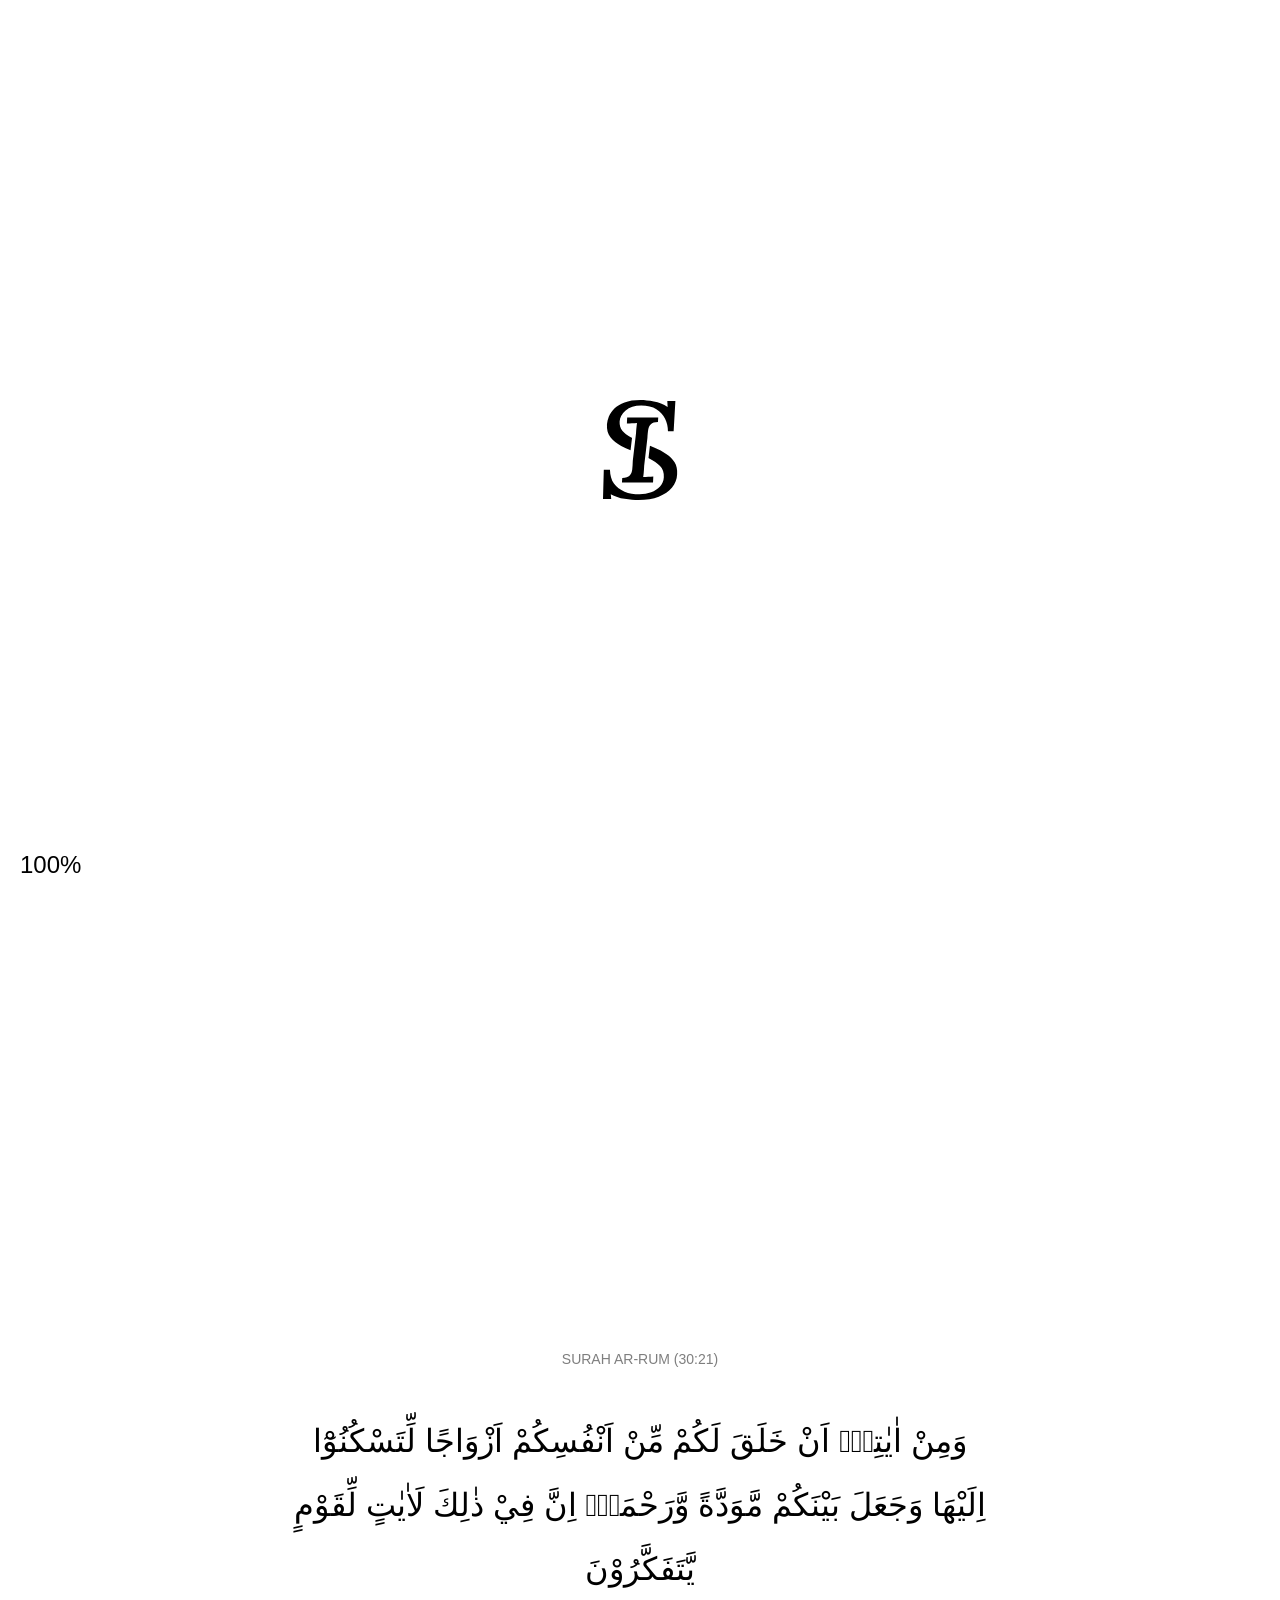
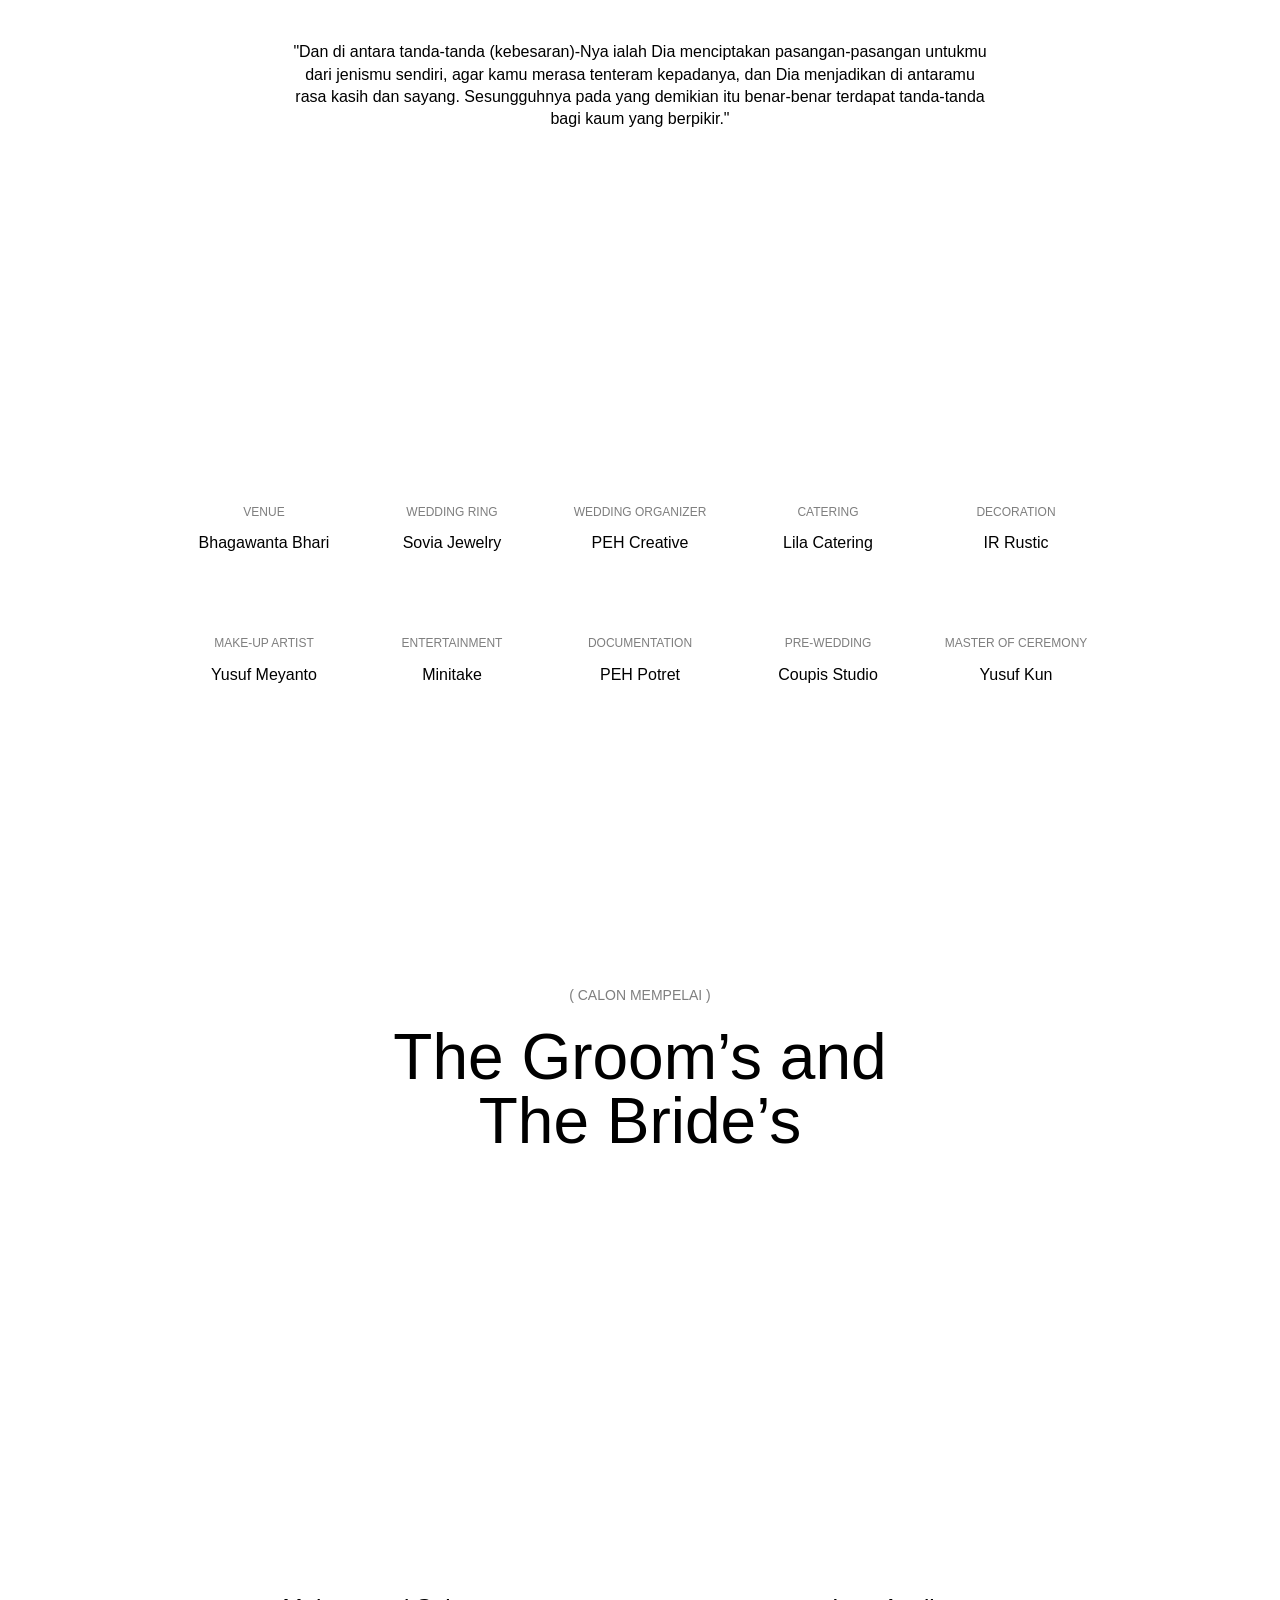
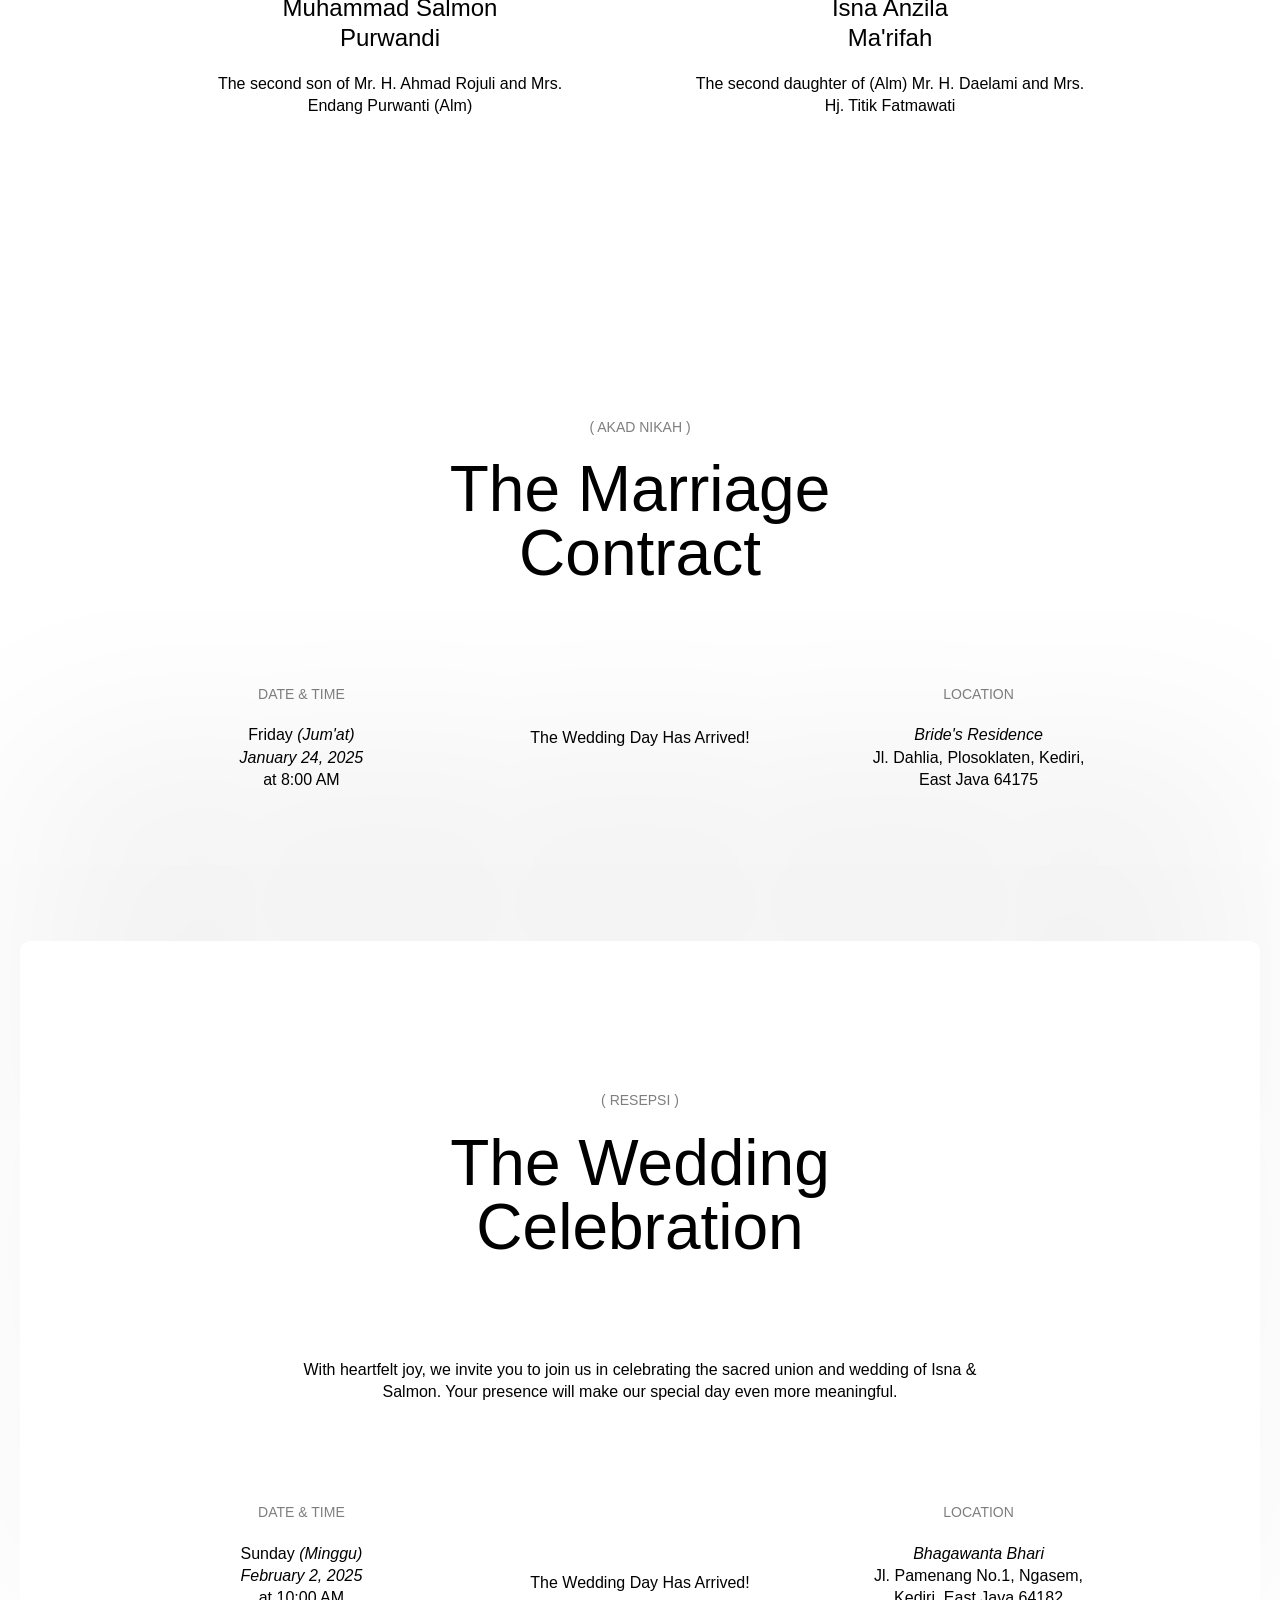
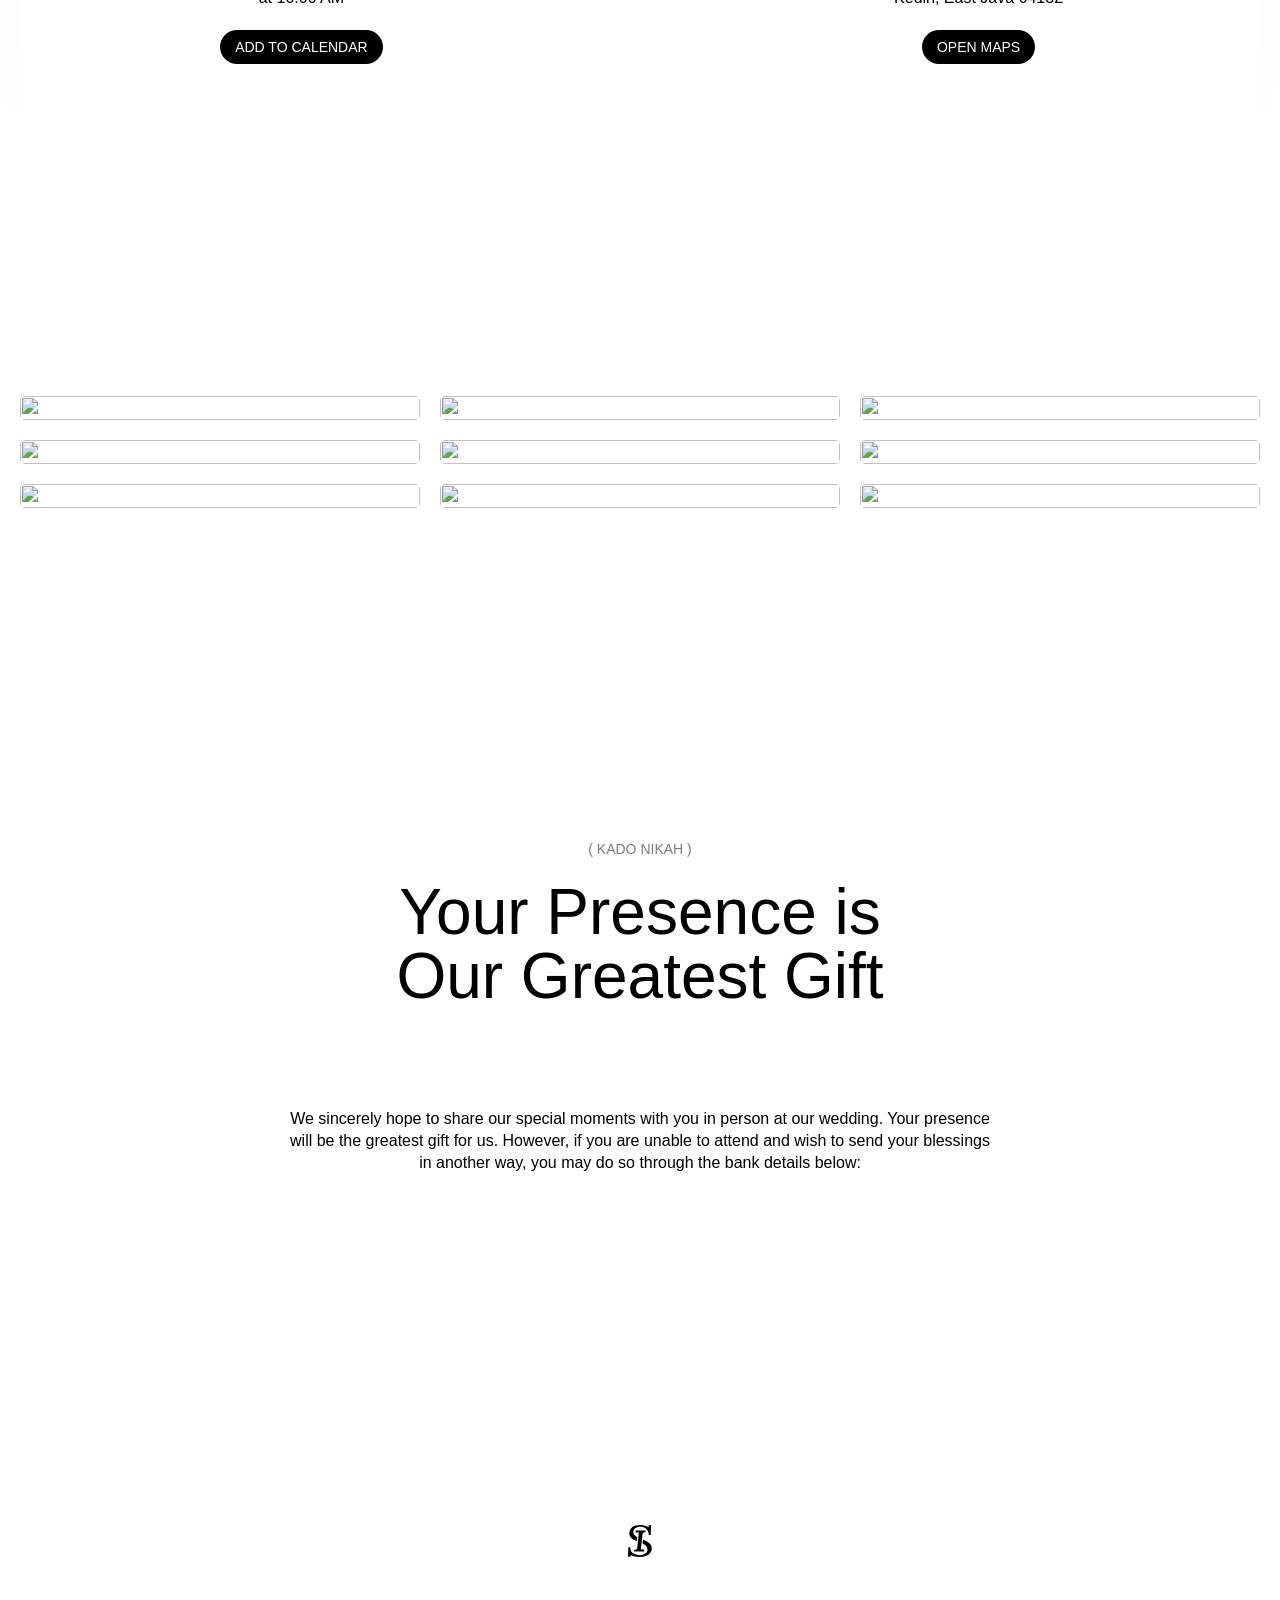
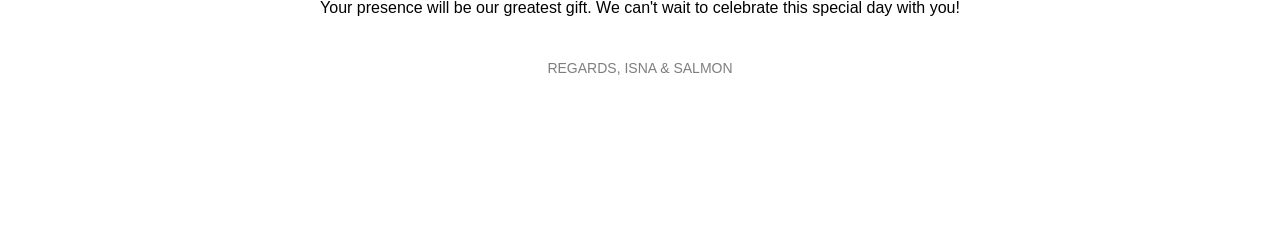
==== commit 054a0aba: "update files" ====
--- a/wedding.html
+++ b/wedding.html
@@ -103,7 +103,7 @@
             
             const logo = document.createElement('img');
             logo.id = 'loadingLogo';
-            logo.src = 'https://cdn.prod.website-files.com/677035670c04f65d0fba9459/677038483f51743692b44ae5_is-logo.svg';
+            logo.src = 'images/is-logo.svg';
             
             const percentage = document.createElement('h3');
             percentage.id = 'loadingPercentage';
@@ -139,7 +139,7 @@
             <div class="div-wrapper header">
                 <div class="div-content"><a data-w-id="f7b5495a-abc8-1964-e824-10ac3b8c5b4e" style="opacity:0" href="/wedding"
                         aria-current="page" class="lb-logo w-inline-block w--current"><img
-                            src="https://cdn.prod.website-files.com/677035670c04f65d0fba9459/677038483f51743692b44ae5_is-logo.svg"
+                            src="images/is-logo.svg"
                             loading="lazy" alt="" class="img-logo" /></a></div>
                 <div data-w-id="bc299301-d4c1-6413-bd00-47a1a9cc16d1" style="opacity:0" class="div-head">
                     <div class="txt-label">( Two Hearts, One Journey )</div>
@@ -469,7 +469,7 @@
             <div class="div-wrapper">
                 <div class="div-content gap-l"><a href="/wedding" aria-current="page"
                         class="lb-logo w-inline-block w--current"><img
-                            src="https://cdn.prod.website-files.com/677035670c04f65d0fba9459/677038483f51743692b44ae5_is-logo.svg"
+                            src="images/is-logo.svg"
                             loading="lazy" alt="" class="img-logo" /></a>
                     <p class="txt-m">Your presence will be our greatest gift. We can&#x27;t wait to celebrate this
                         special day with you!</p>
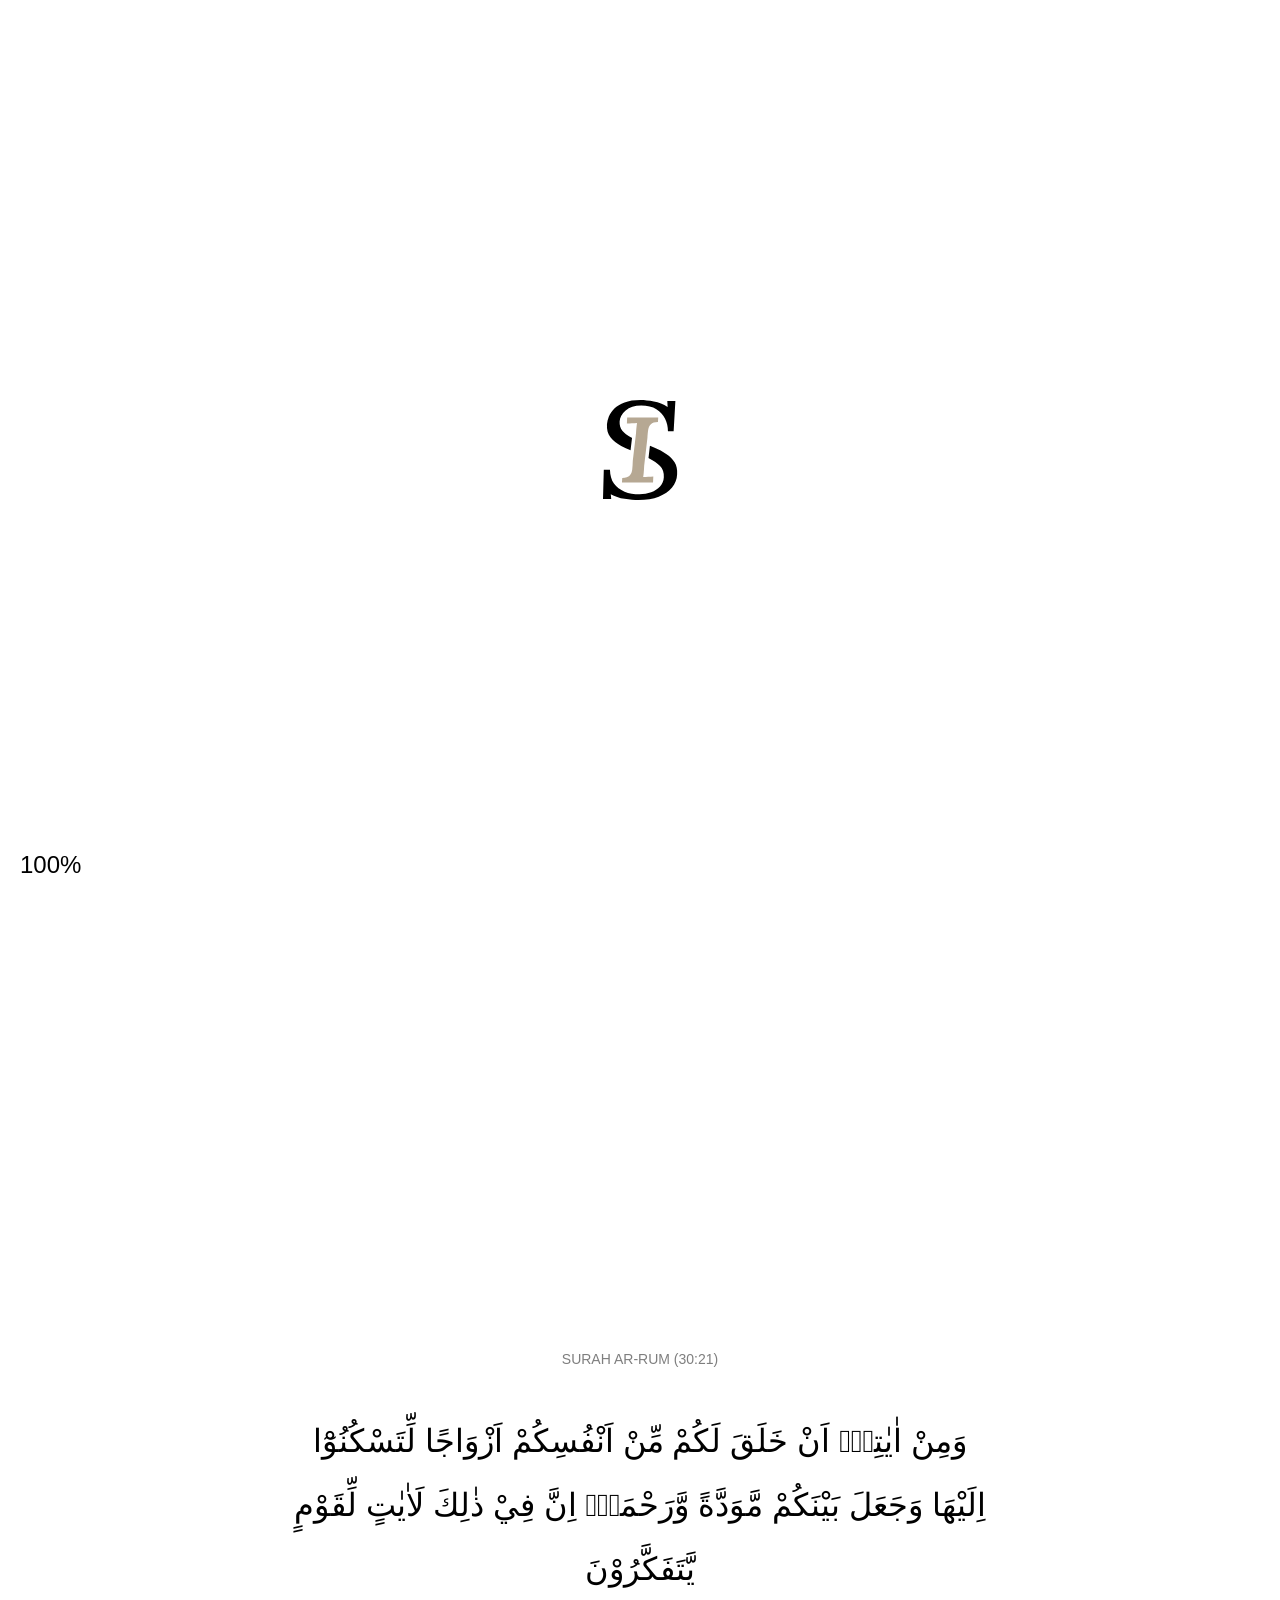
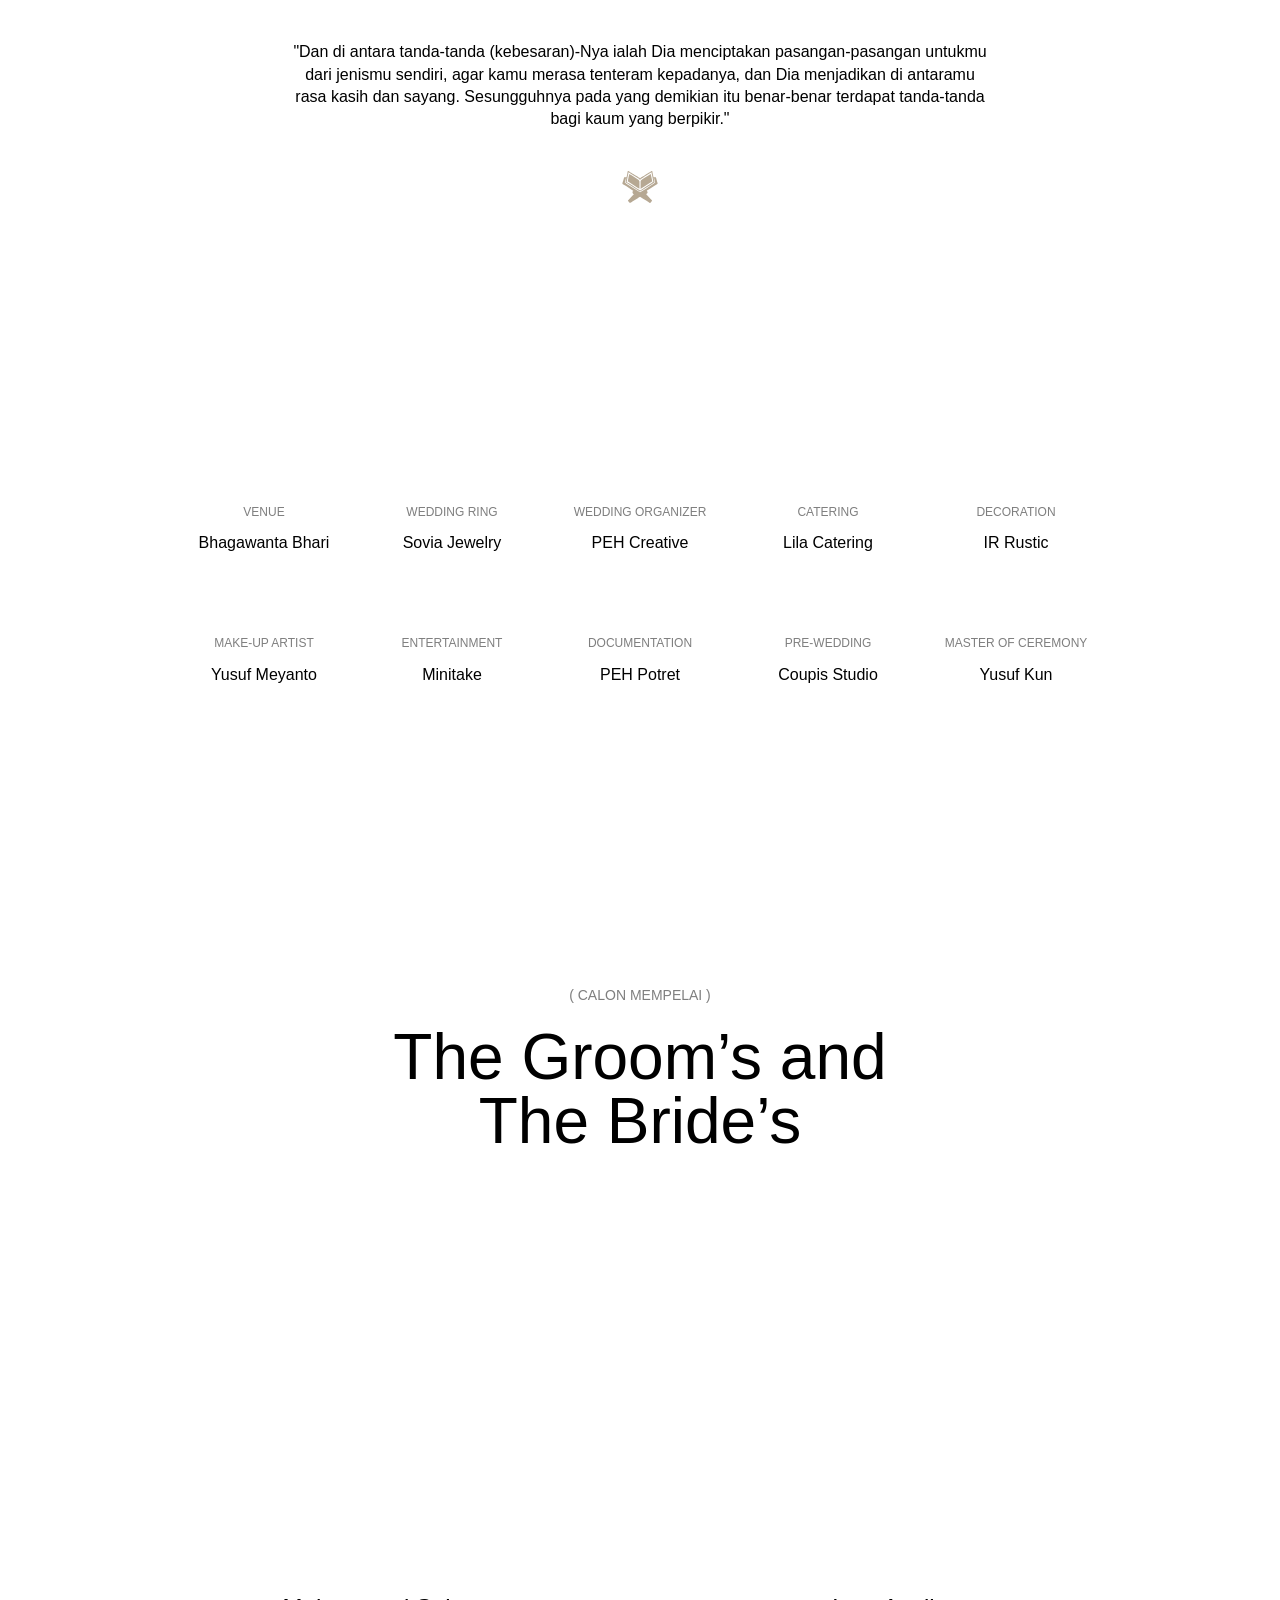
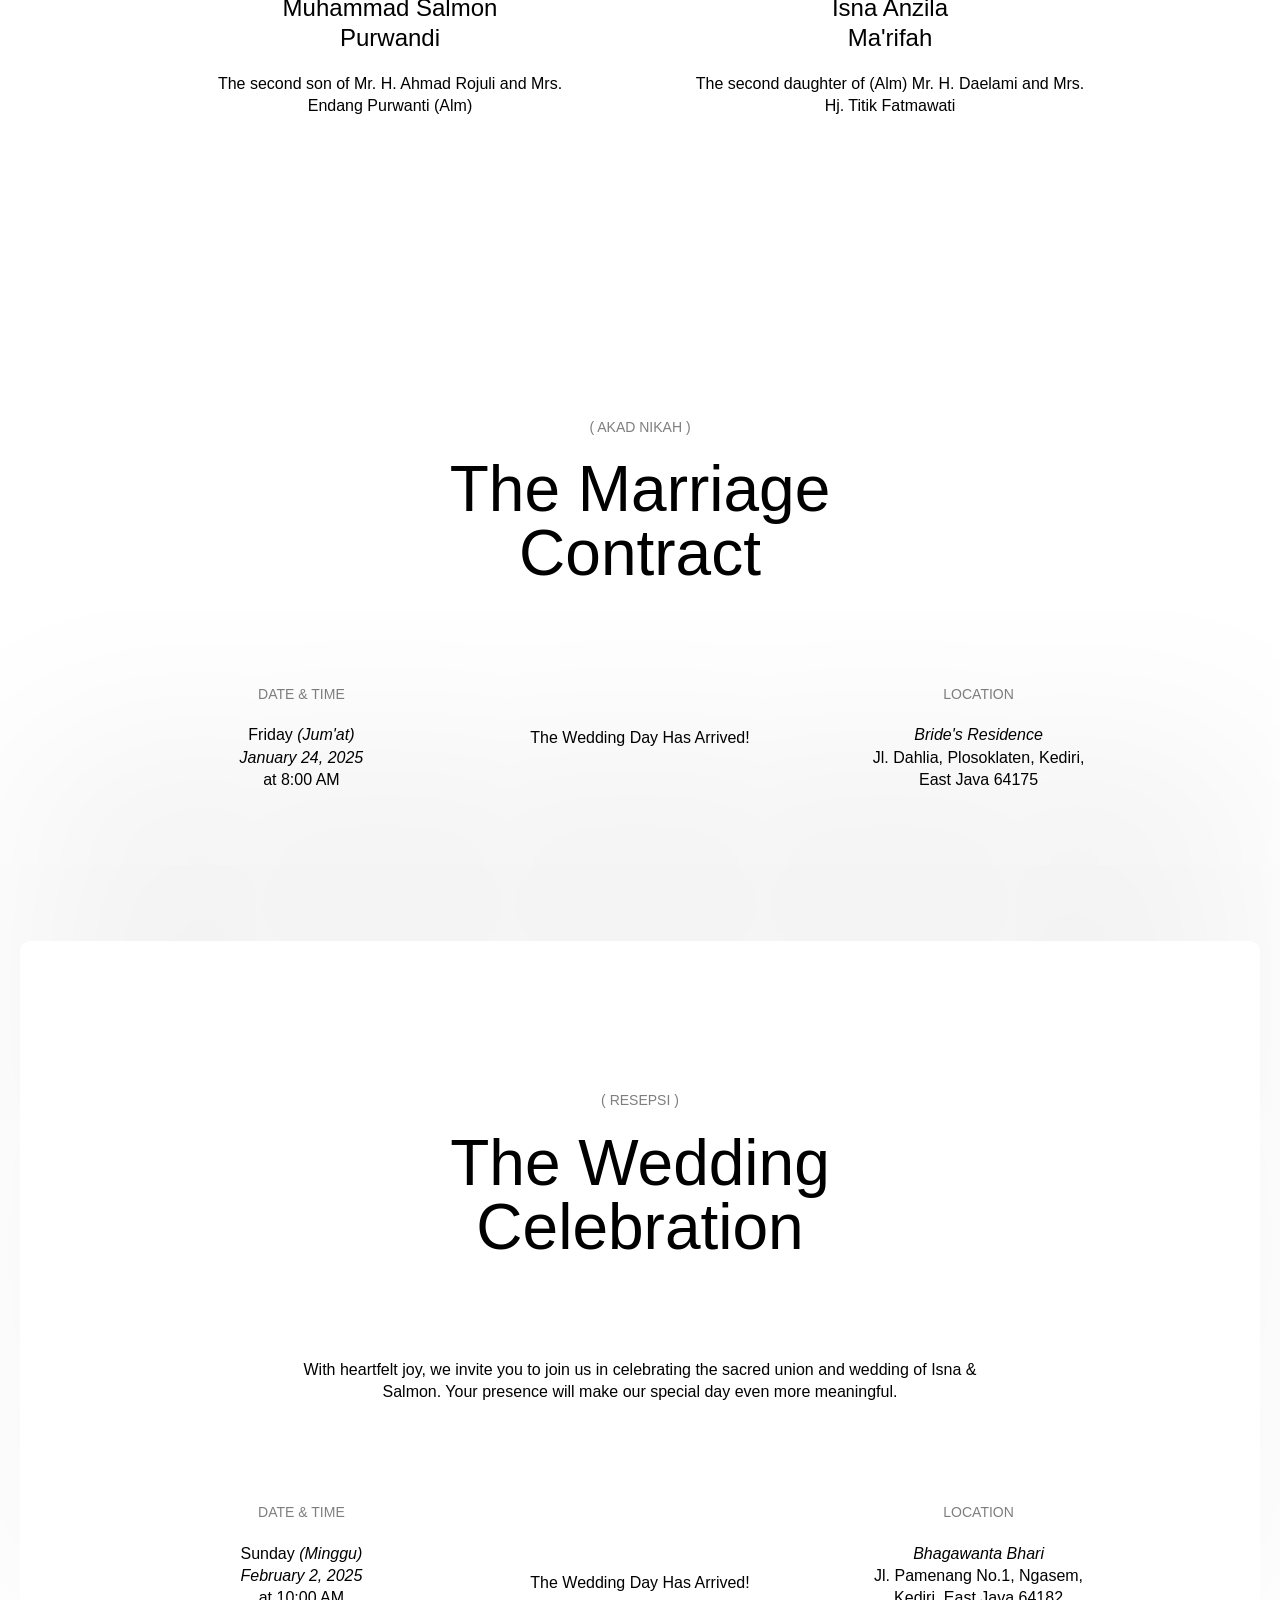
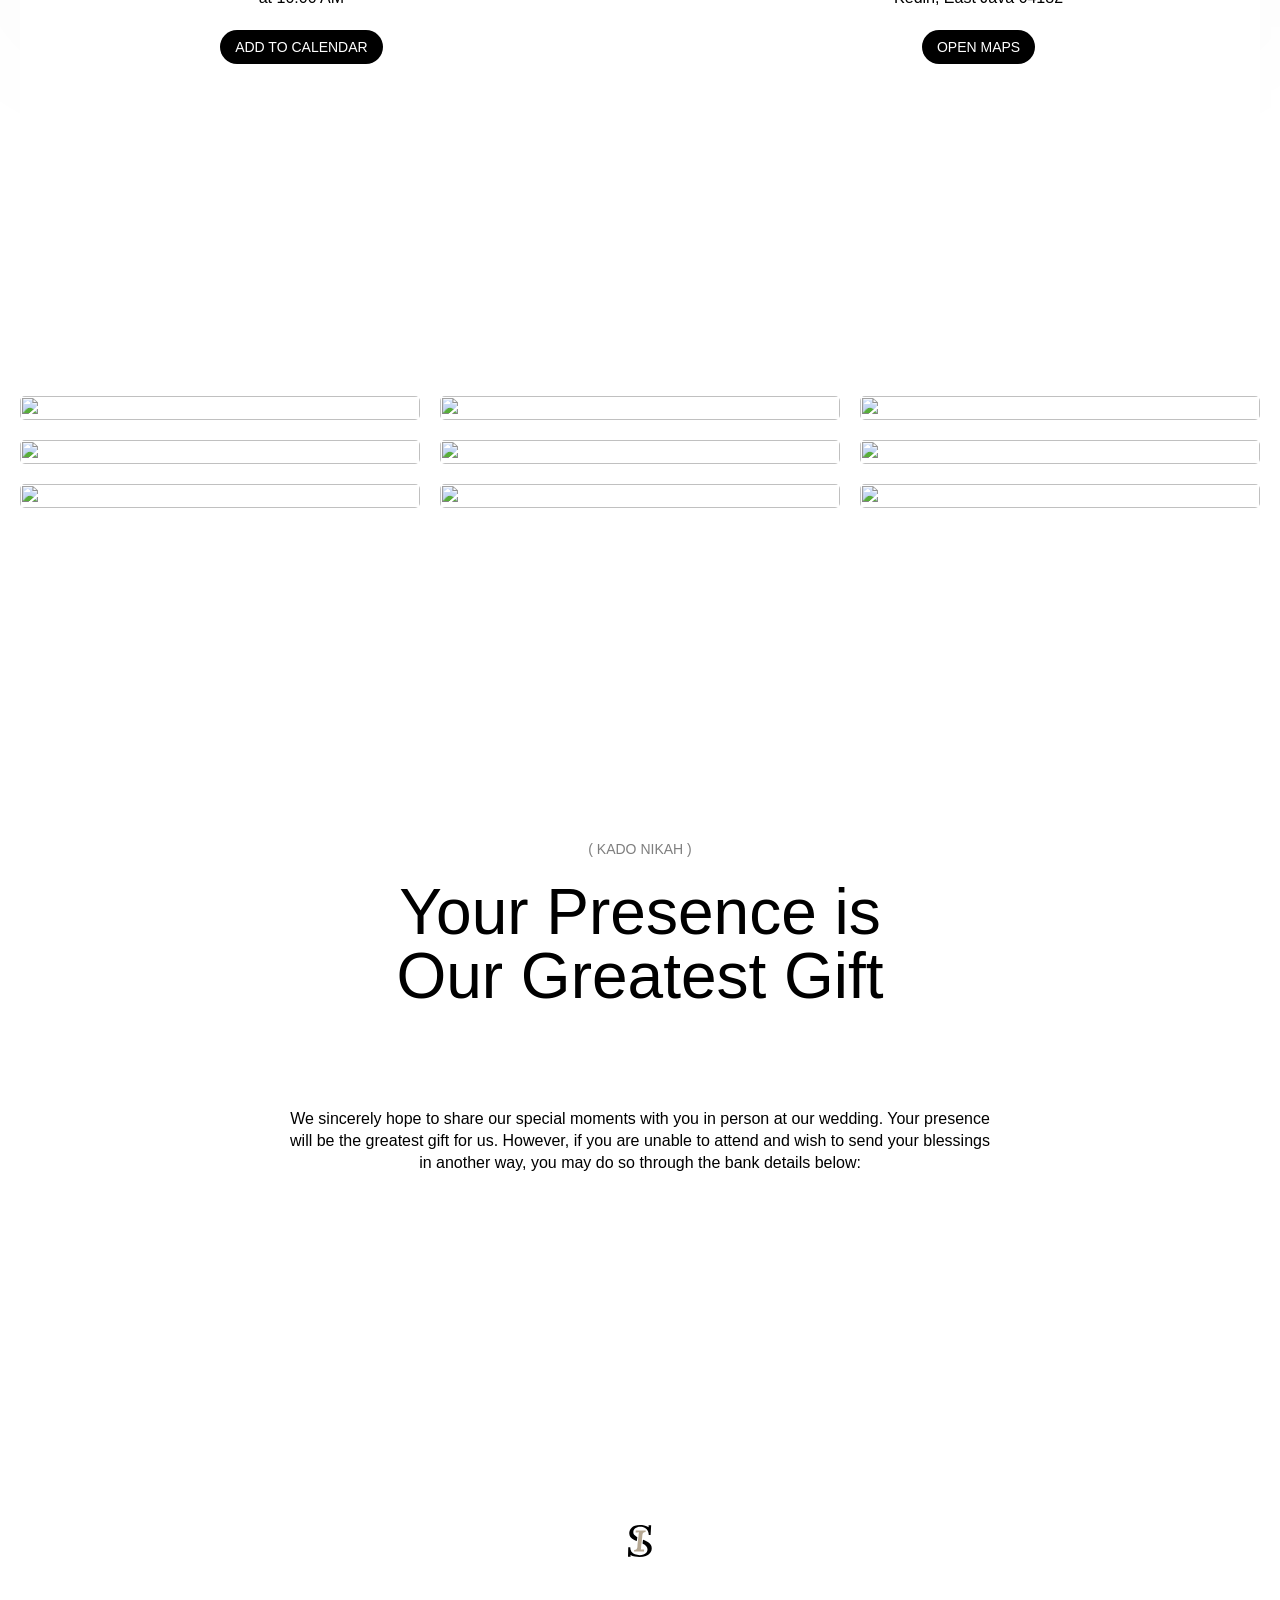
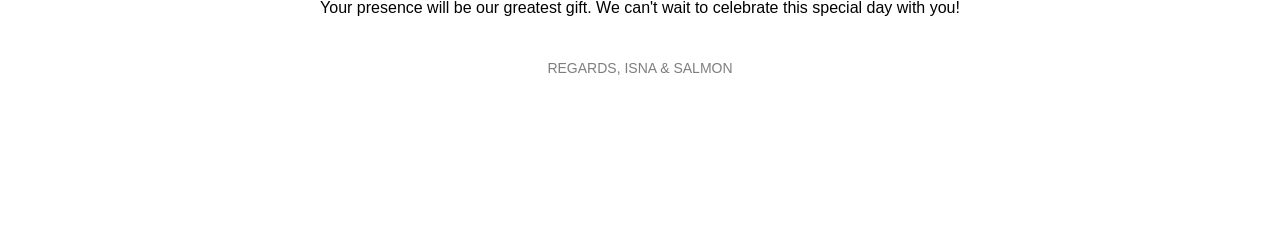
==== commit f6c81895: "update files" ====
--- a/wedding.html
+++ b/wedding.html
@@ -179,7 +179,7 @@
                         pasangan-pasangan untukmu dari jenismu sendiri, agar kamu merasa tenteram kepadanya, dan Dia
                         menjadikan di antaramu rasa kasih dan sayang. Sesungguhnya pada yang demikian itu benar-benar
                         terdapat tanda-tanda bagi kaum yang berpikir.&quot;</p><img
-                        src="https://cdn.prod.website-files.com/677035670c04f65d0fba9459/6770384507a843686ffb3dbd_ic-quran.svg"
+                        src="images/ic-quran.svg"
                         loading="lazy" alt="" class="ic-32" />
                 </div>
             </div>
@@ -595,10 +595,9 @@
                     // Also update the corresponding button text
                     const btnId = number === '4451785065' ? 'btnGift1' : 'btnGift2';
                     const btn = document.getElementById(btnId);
-                    const originalText = btn.textContent;
                     btn.textContent = 'Copied to Clipboard';
                     setTimeout(() => {
-                        btn.textContent = originalText;
+                        btn.textContent = 'click to copy'; // Directly set the original text
                     }, 1000);
                 })
                 .catch(err => {
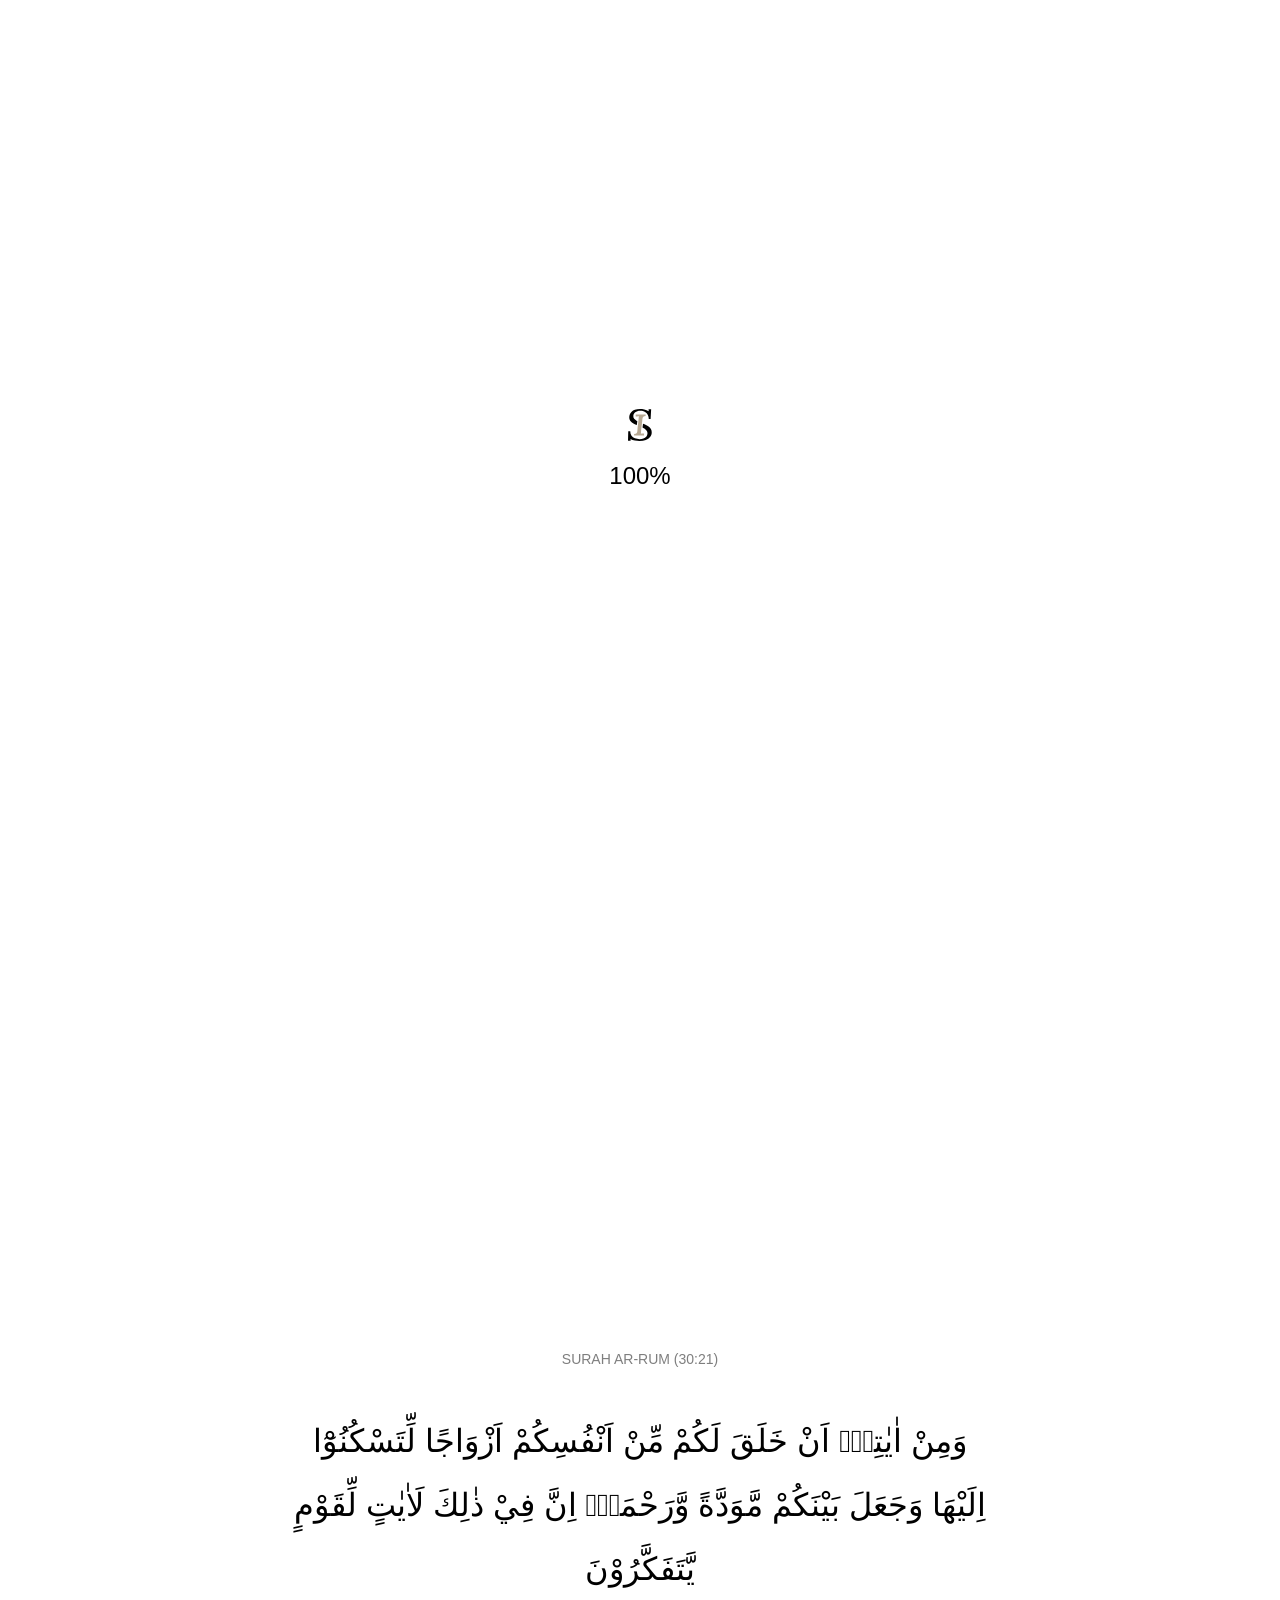
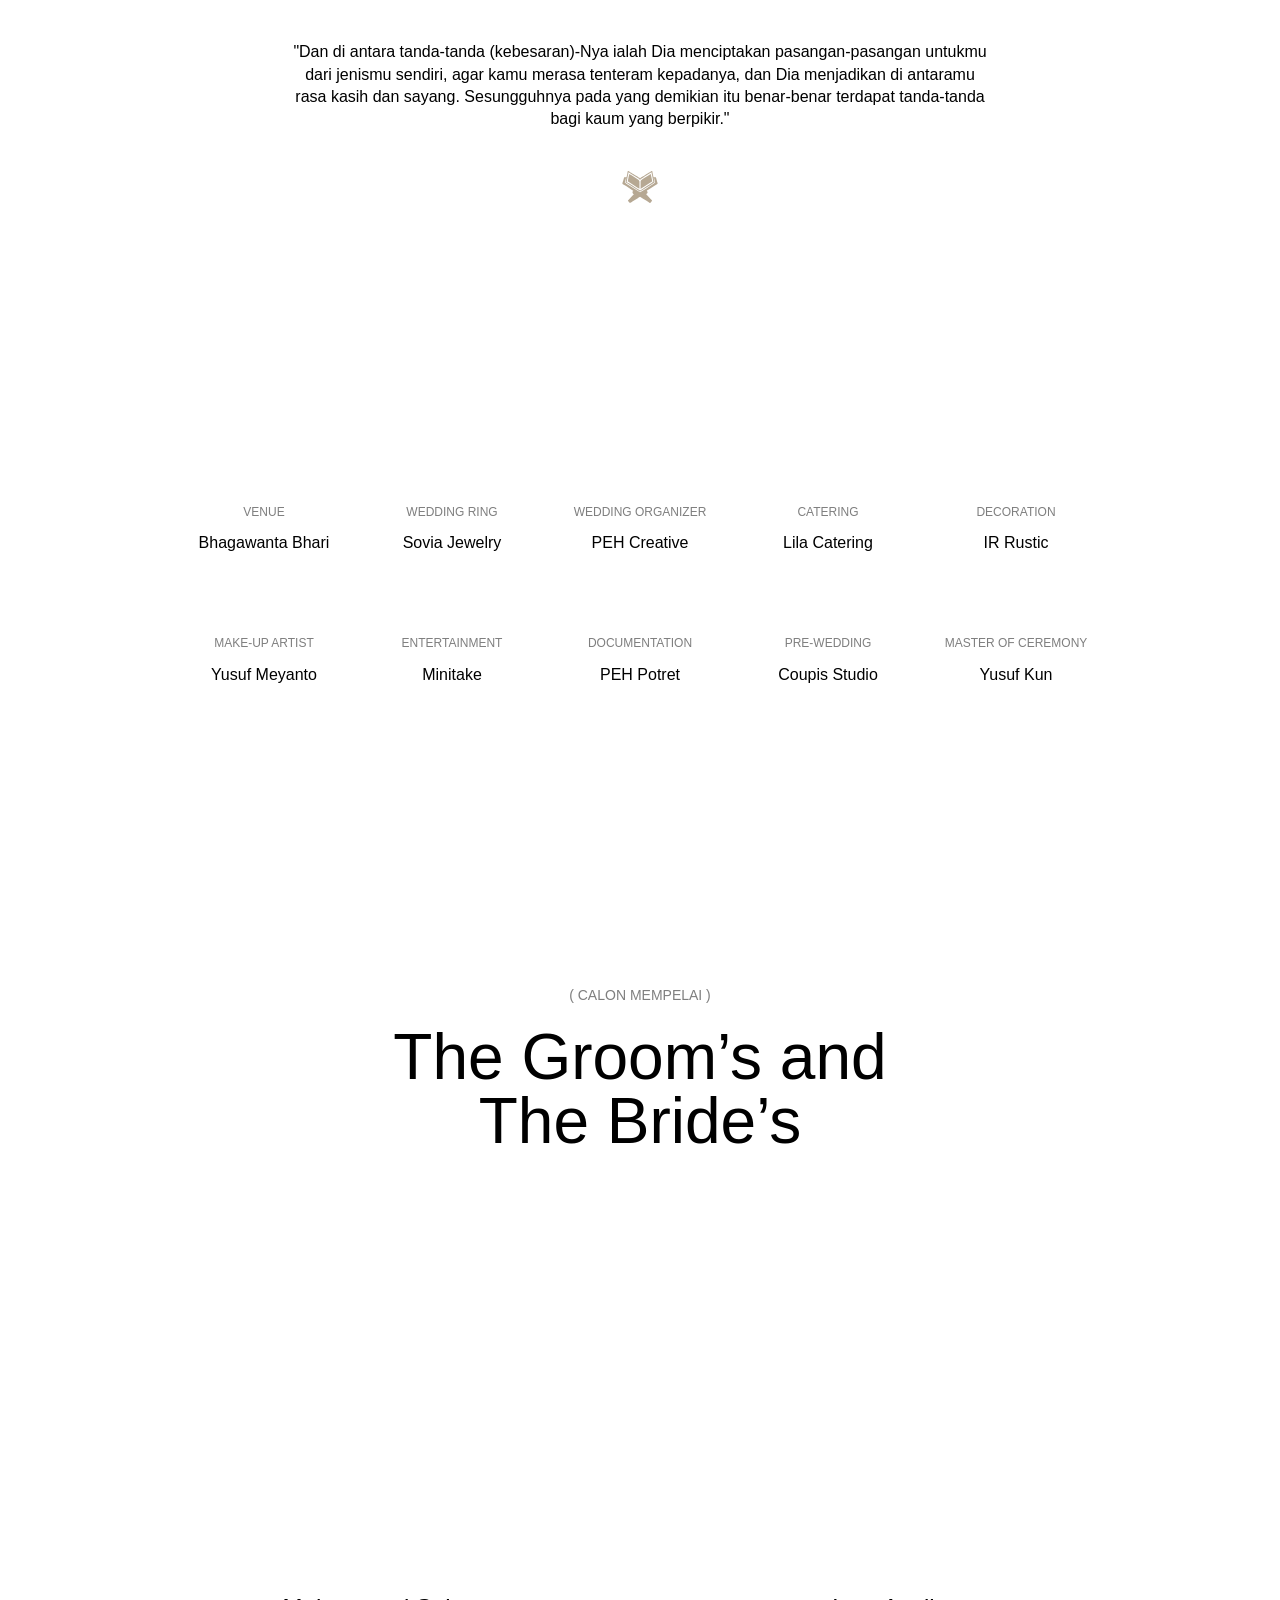
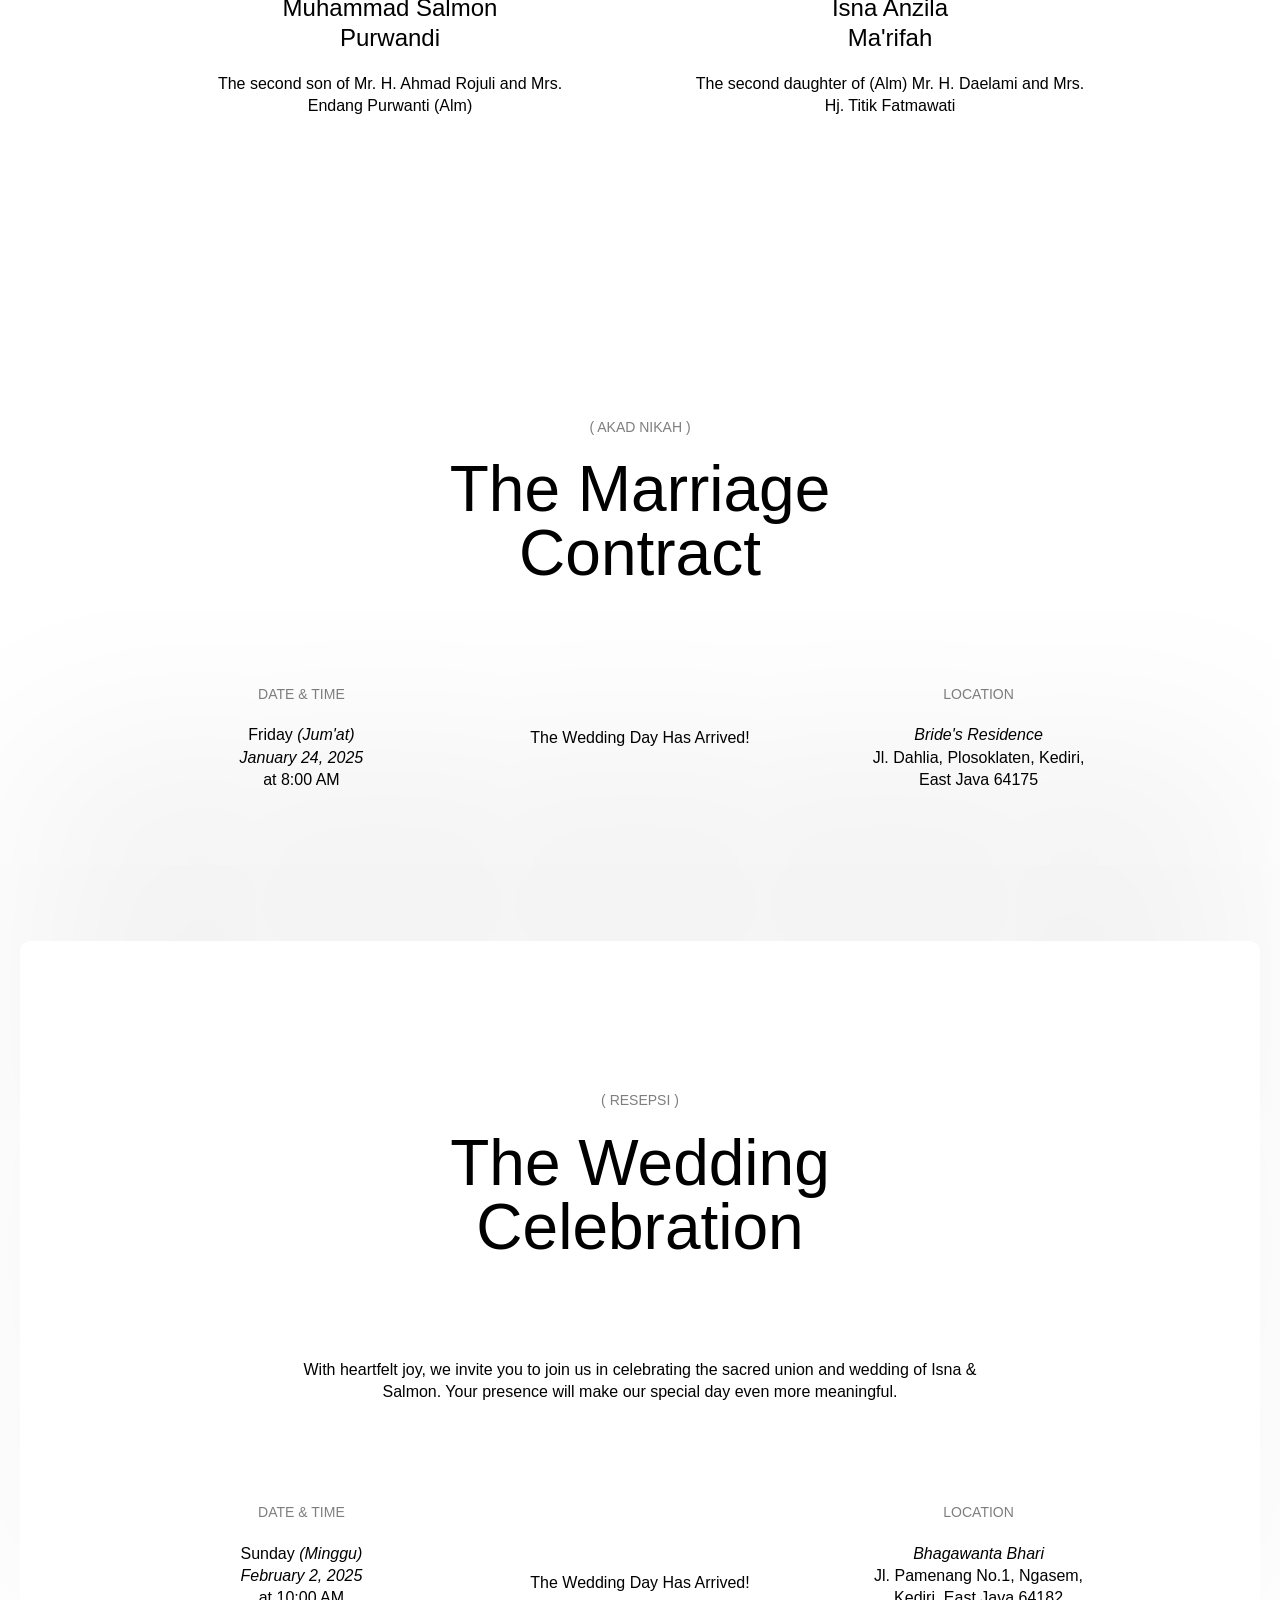
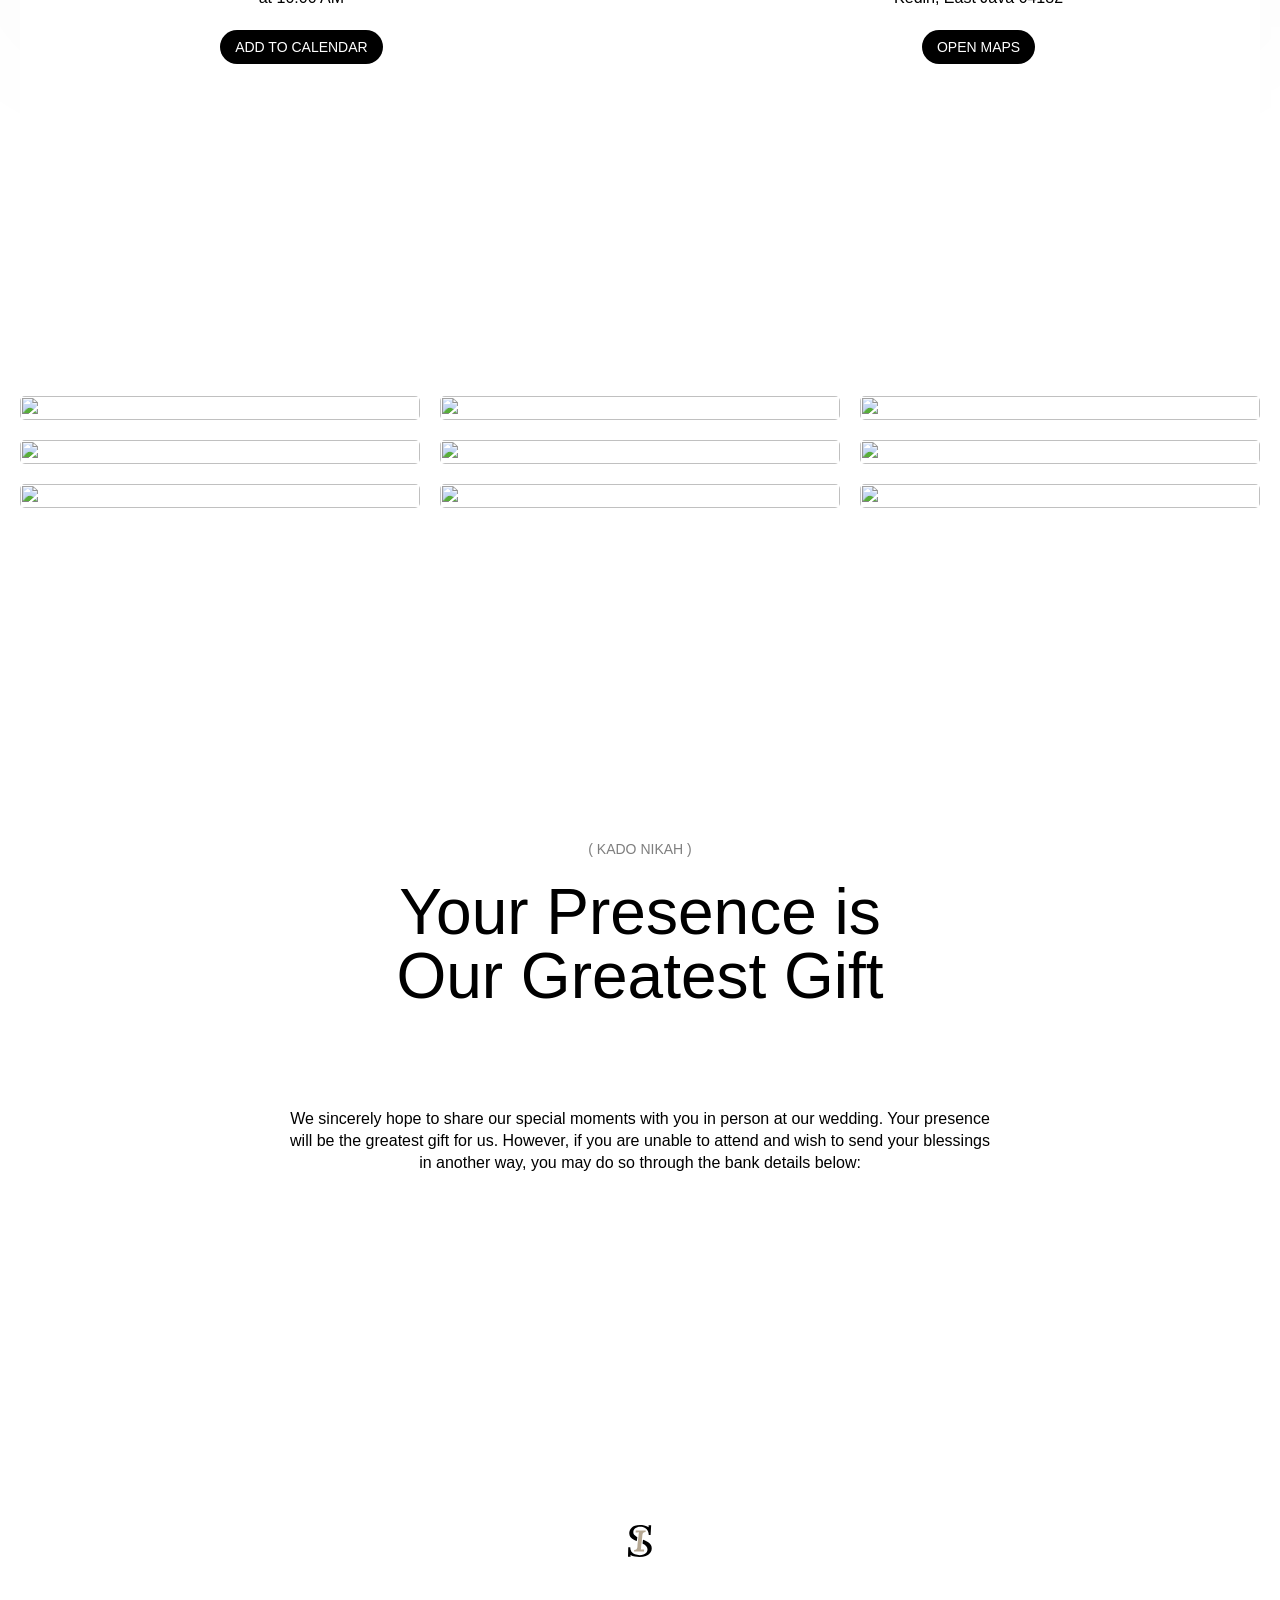
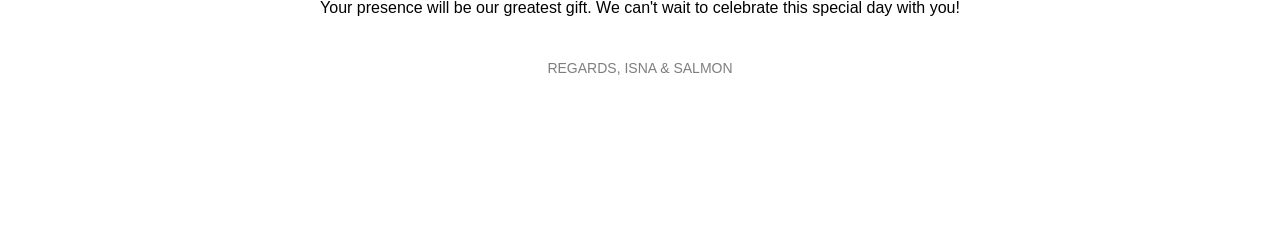
==== commit 3d654931: "update files" ====
--- a/wedding.html
+++ b/wedding.html
@@ -100,6 +100,7 @@
         document.addEventListener("DOMContentLoaded", function() {
             const loadingCover = document.createElement('div');
             loadingCover.id = 'loadingCover';
+            loadingCover.style.transform = 'translateY(0)'; // Start at normal position
             
             const logo = document.createElement('img');
             logo.id = 'loadingLogo';
@@ -122,13 +123,14 @@
                 if (progress >= 100) {
                     clearInterval(interval);
                     setTimeout(() => {
-                        loadingCover.style.opacity = '0';
+                        loadingCover.style.transition = 'transform 1s ease-in';
+                        loadingCover.style.transform = 'translateY(-100%)'; // Slide up
                         setTimeout(() => {
                             loadingCover.style.display = 'none';
-                        }, 500);
+                        }, 1000);
                     }, 1000);
                 }
-            }, 20); // Adjust this value to control loading speed (20ms = ~2 seconds total)
+            }, 20);
         });
     </script>
 </head>
--- a/css/wedding.css
+++ b/css/wedding.css
@@ -280,26 +280,24 @@
     position: fixed;
     top: 0;
     left: 0;
-    width: 100vw;
-    height: 100vh;
-    background-color: white;
+    width: 100%;
+    height: 100%;
+    background-color: #fff; /* or whatever background color you prefer */
     z-index: 9999;
     display: flex;
+    flex-direction: column;
     justify-content: center;
     align-items: center;
-    transition: opacity 0.5s ease-out;
+    transform: translateY(0);
 }
 
 #loadingLogo {
-    height: 100px;
-    width: auto;
+    max-width: 150px; /* adjust as needed */
+    margin-bottom: 20px;
 }
 
 #loadingPercentage {
-    position: absolute;
-    bottom: 20px;
-    left: 20px;
-    margin: 0;
+    font-size: 24px; /* adjust as needed */
 }
 
 .w-block {
@@ -2245,7 +2243,7 @@
     background-size: 30vw, 30vw, auto;
     background-attachment: scroll, scroll, scroll;
     height: 100vh;
-    min-height: 720px;
+    min-height: 600px;
 }
 
 .container {
@@ -2404,7 +2402,7 @@
 
 .div-wrapper.header {
     grid-column-gap: 60px;
-    grid-row-gap: 60px;
+    grid-row-gap: 20px;
     height: 100%;
 }
 
@@ -2445,7 +2443,8 @@
 }
 
 .txt-s.gift {
-    opacity: .5;
+    opacity: 1;
+    font-weight: 600;
     display: none;
 }
 
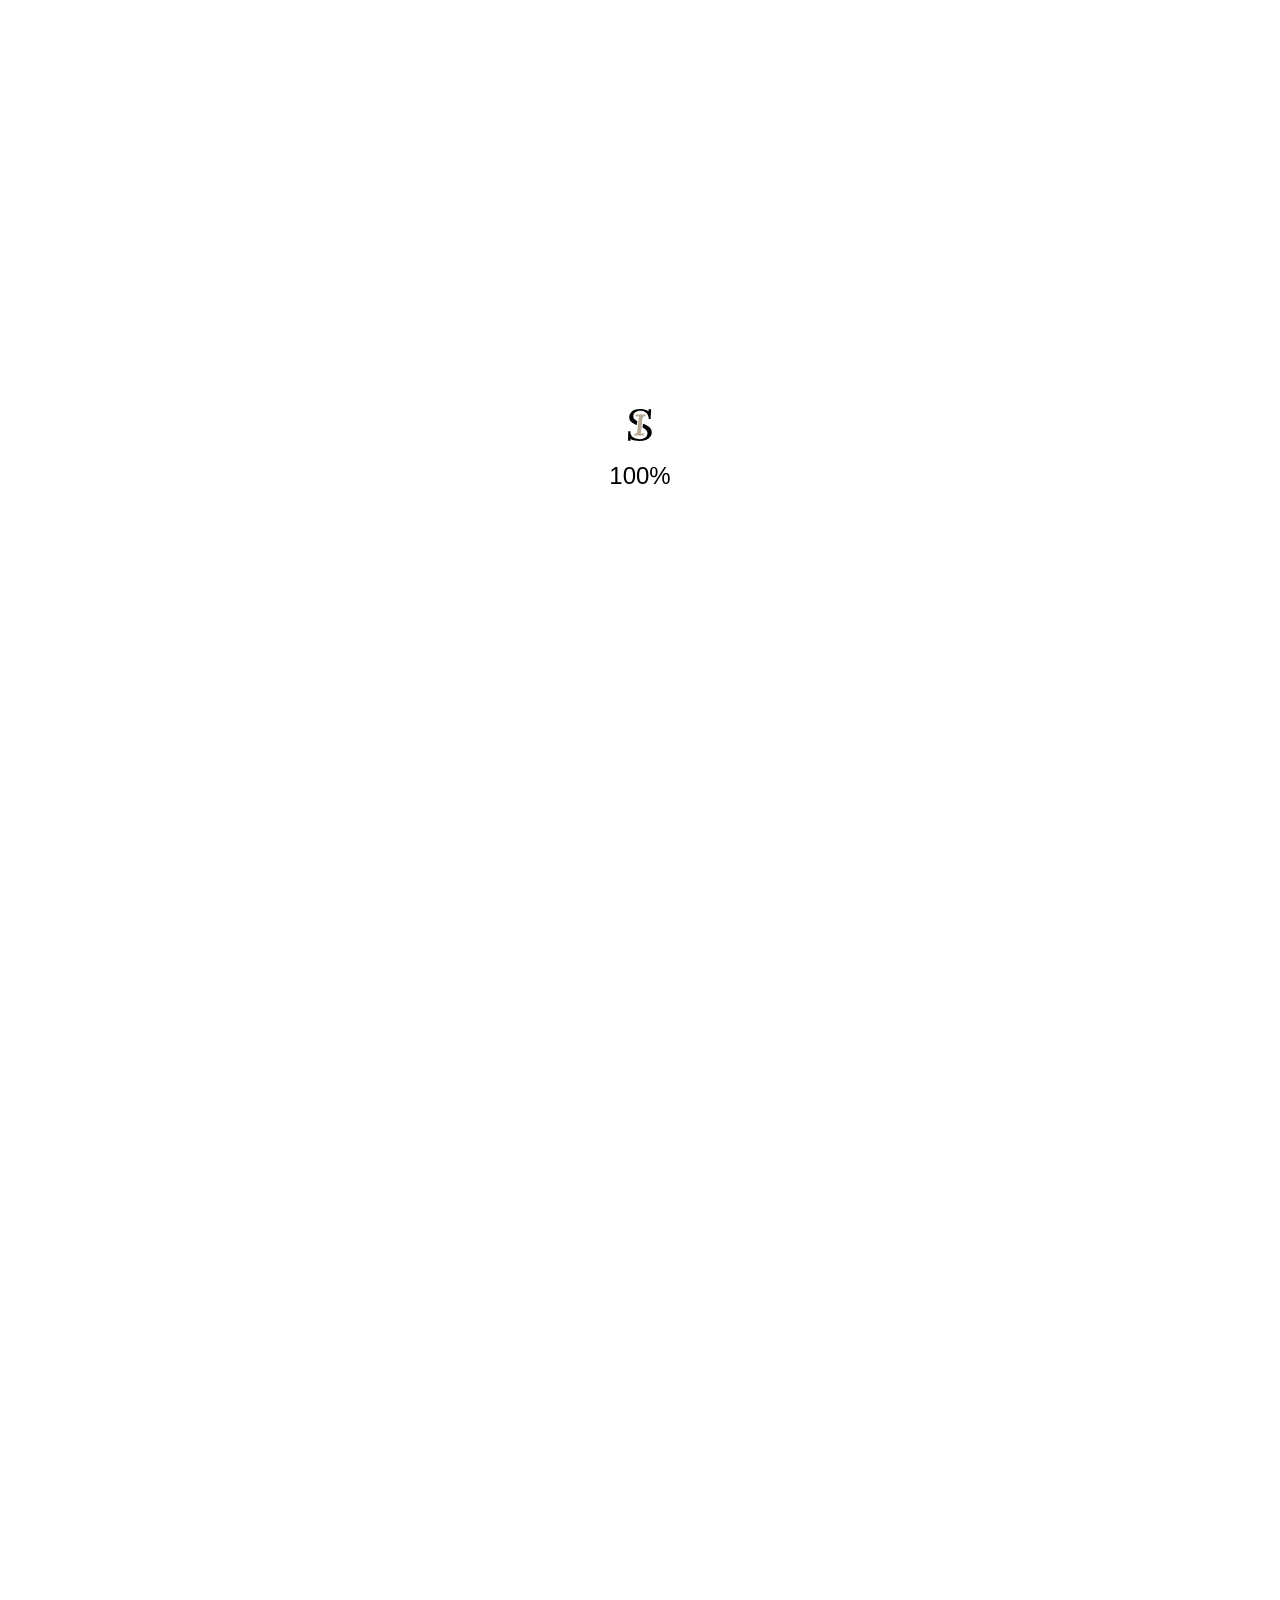
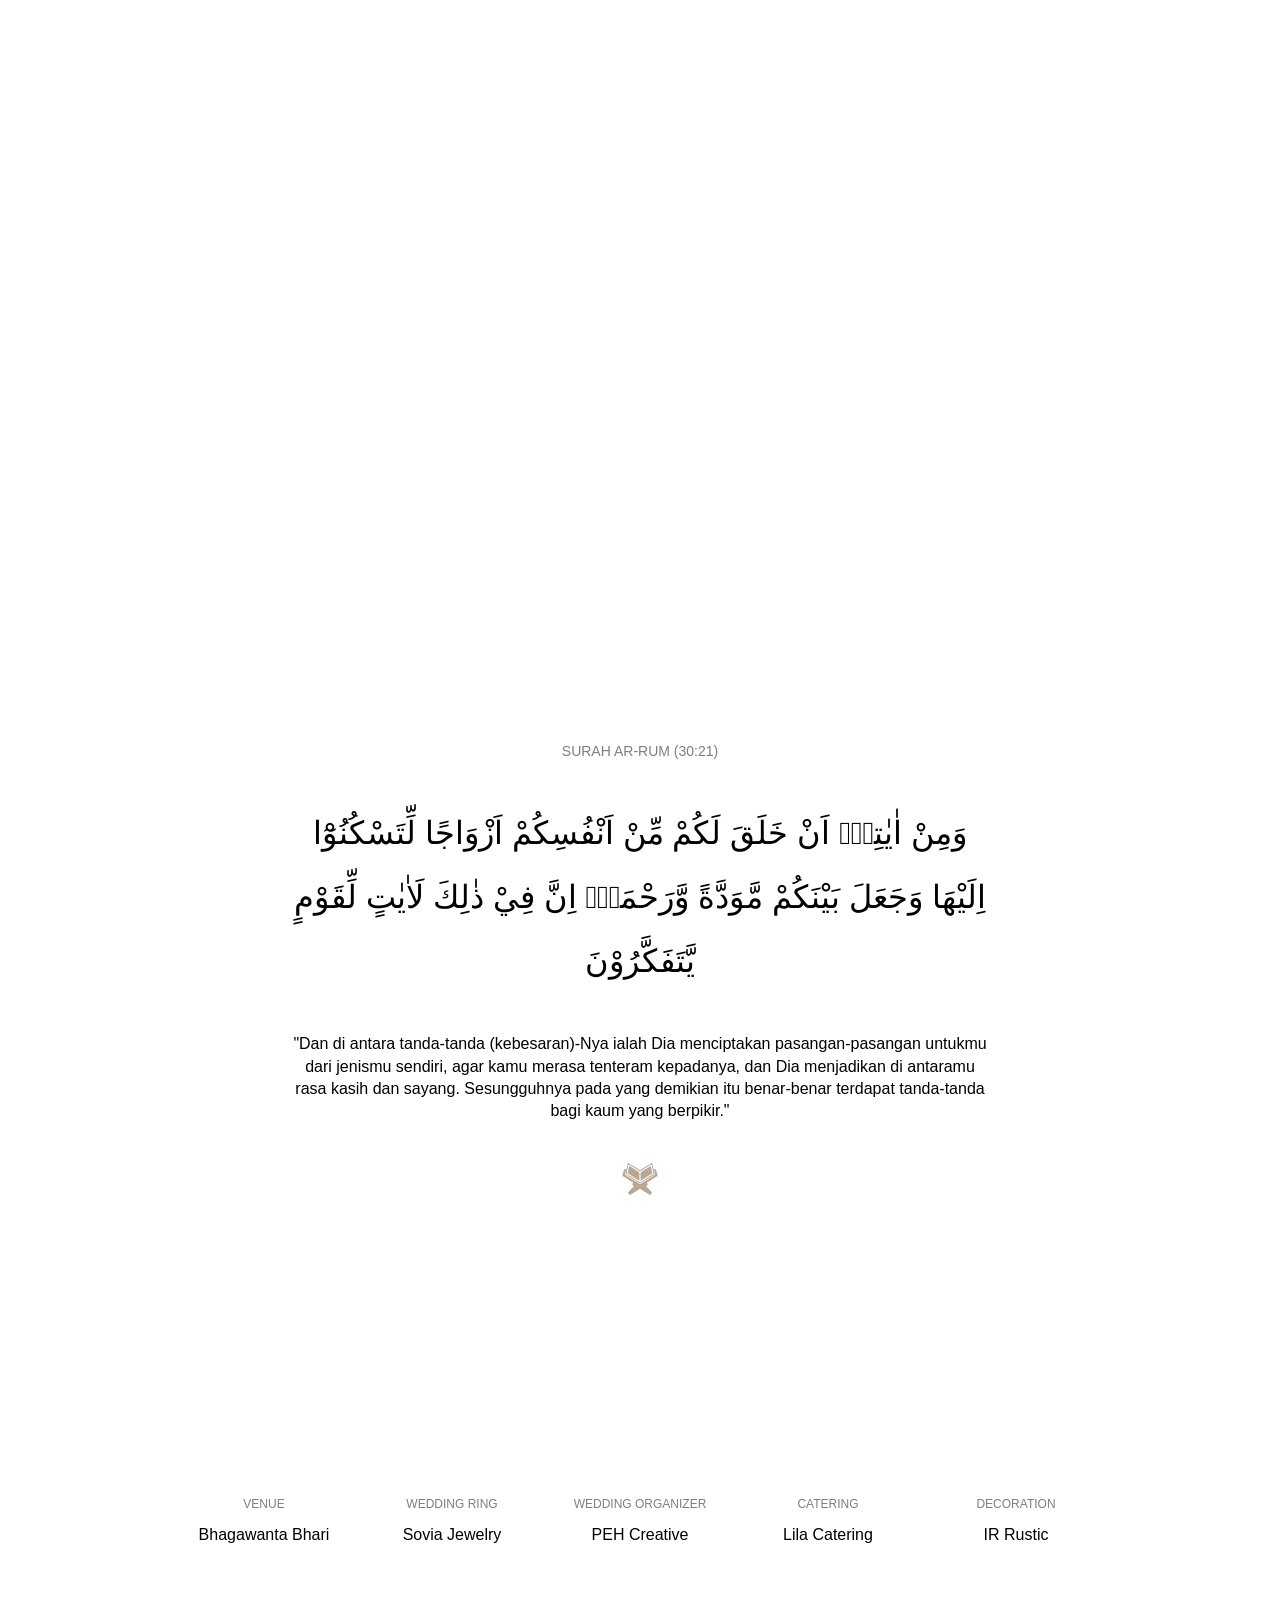
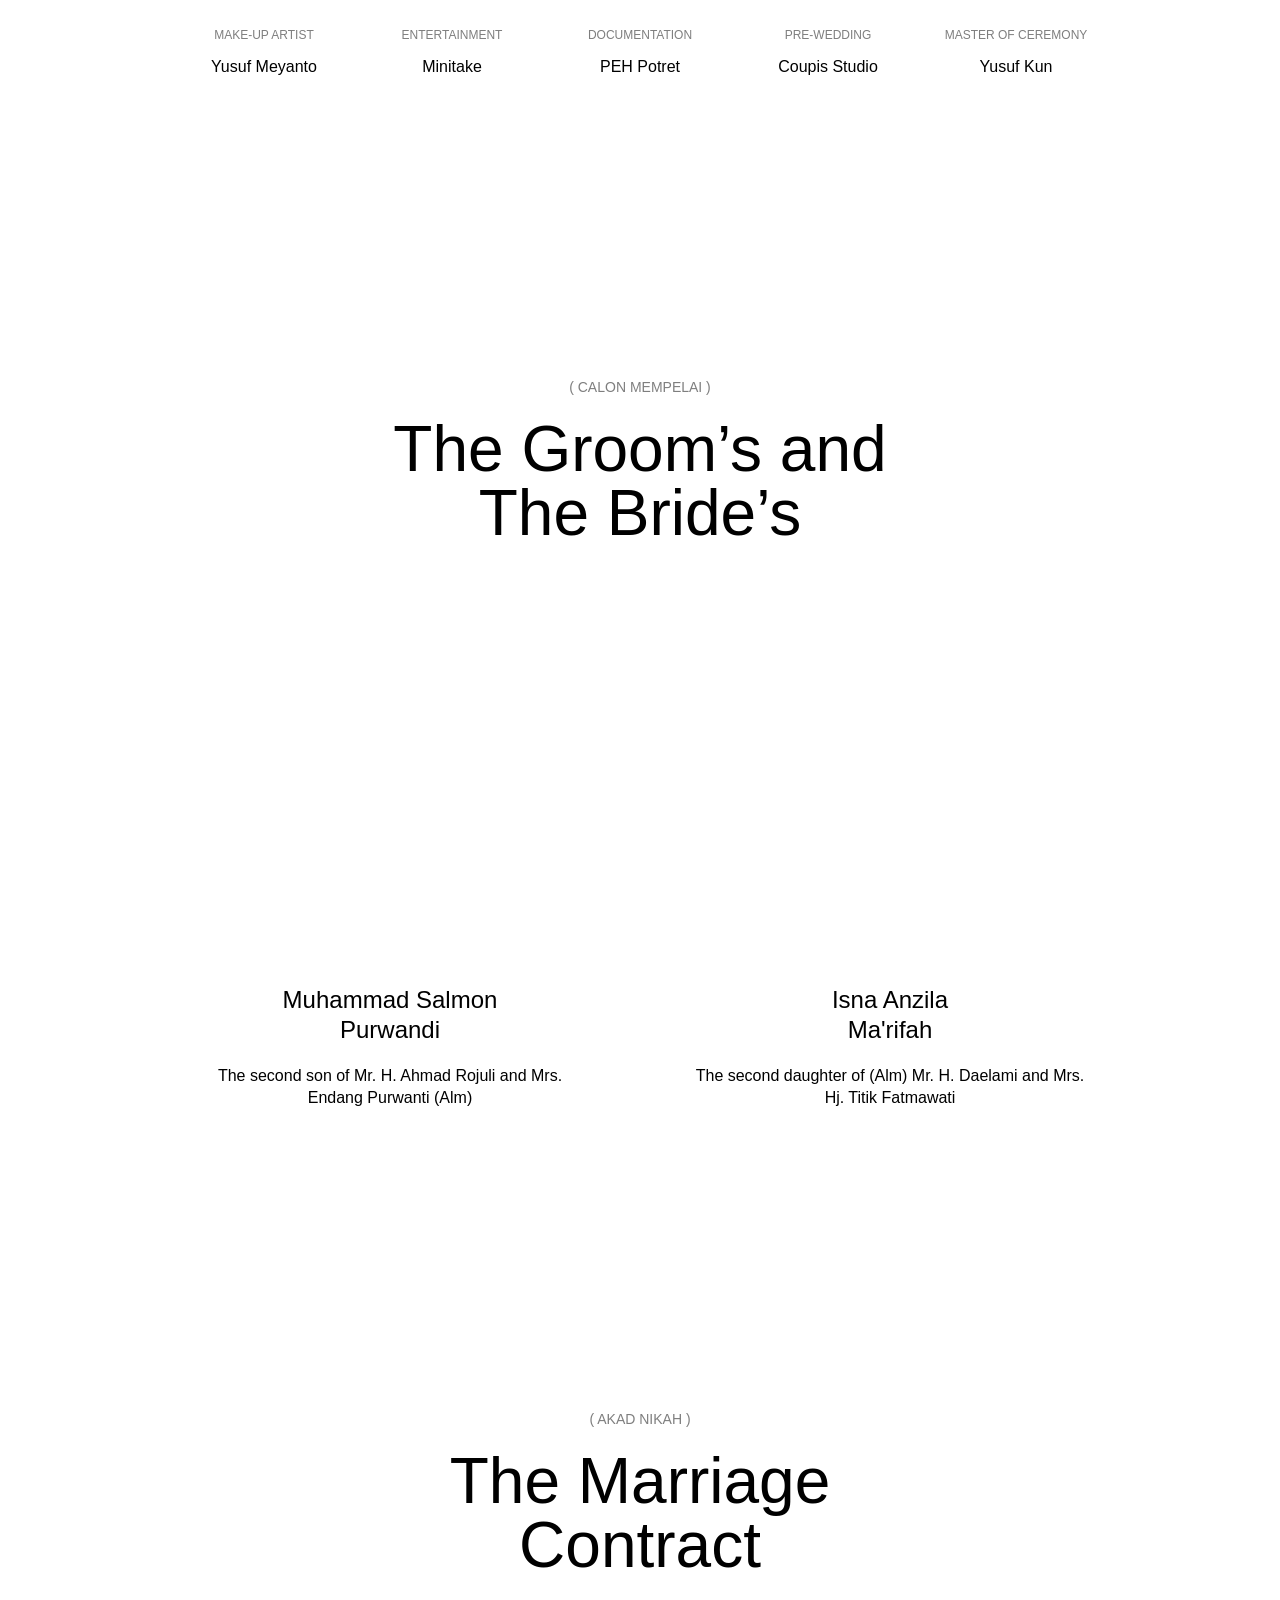
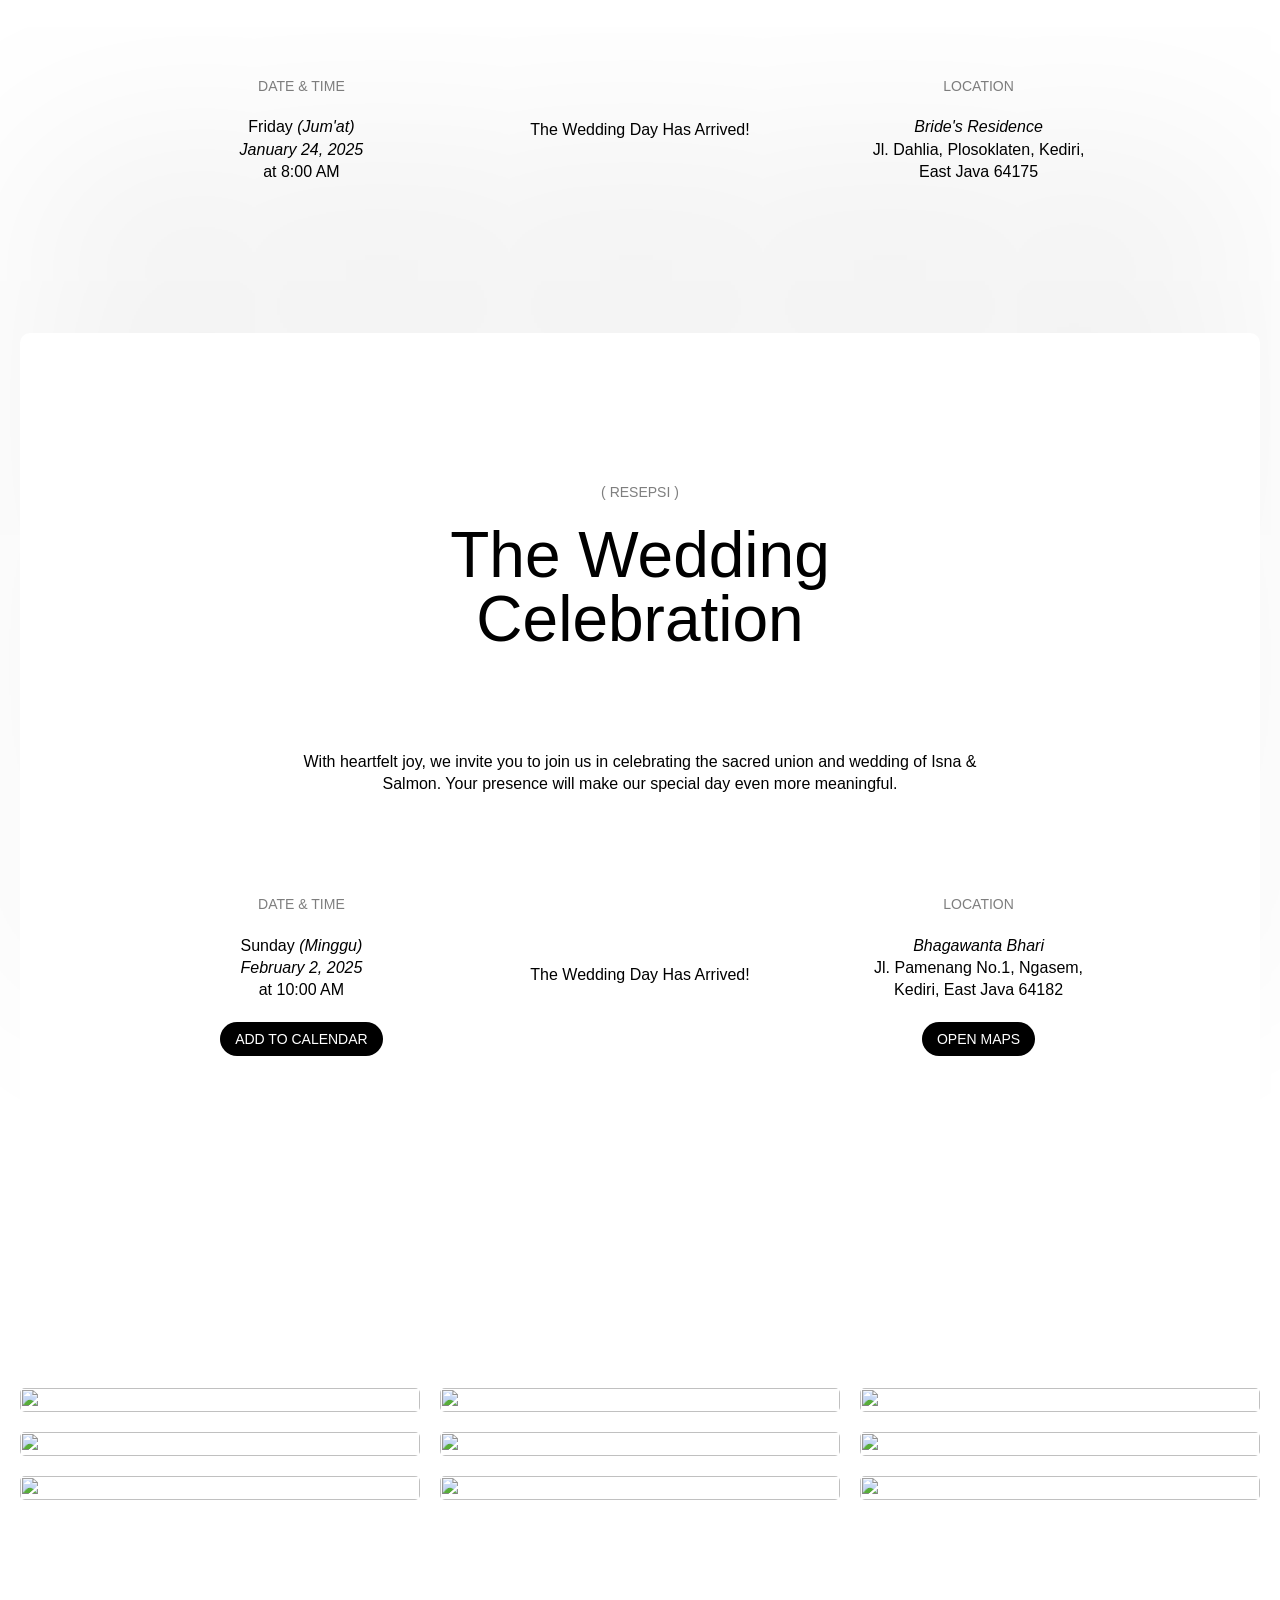
==== commit ff34bcf7: "update files" ====
--- a/wedding.html
+++ b/wedding.html
@@ -133,6 +133,32 @@
             }, 20);
         });
     </script>
+    <script>
+        document.addEventListener("DOMContentLoaded", function() {
+            const music = new Audio('music/bg-music.mp3'); // Adjust path as needed
+            music.loop = true; // Makes the music loop continuously
+            
+            // Add play/pause button
+            const musicBtn = document.createElement('button');
+            musicBtn.innerHTML = '🎵'; // Music note emoji as button text
+            musicBtn.className = 'music-control';
+            document.body.appendChild(musicBtn);
+            
+            let isPlaying = false;
+            
+            // Handle music button click
+            musicBtn.addEventListener('click', function() {
+                if (isPlaying) {
+                    music.pause();
+                    musicBtn.innerHTML = '🎵';
+                } else {
+                    music.play();
+                    musicBtn.innerHTML = '⏸️';
+                }
+                isPlaying = !isPlaying;
+            });
+        });
+    </script>
 </head>
 
 <body class="body">
--- a/css/wedding.css
+++ b/css/wedding.css
@@ -298,6 +298,28 @@
 
 #loadingPercentage {
     font-size: 24px; /* adjust as needed */
+}
+
+.music-control {
+    position: fixed;
+    bottom: 20px;
+    right: 20px;
+    width: 40px;
+    height: 40px;
+    border-radius: 50%;
+    background: rgba(255, 255, 255, 0.9);
+    border: 1px solid #ccc;
+    font-size: 20px;
+    cursor: pointer;
+    z-index: 1000;
+    display: flex;
+    align-items: center;
+    justify-content: center;
+    box-shadow: 0 2px 5px rgba(0,0,0,0.2);
+}
+
+.music-control:hover {
+    background: rgba(255, 255, 255, 1);
 }
 
 .w-block {
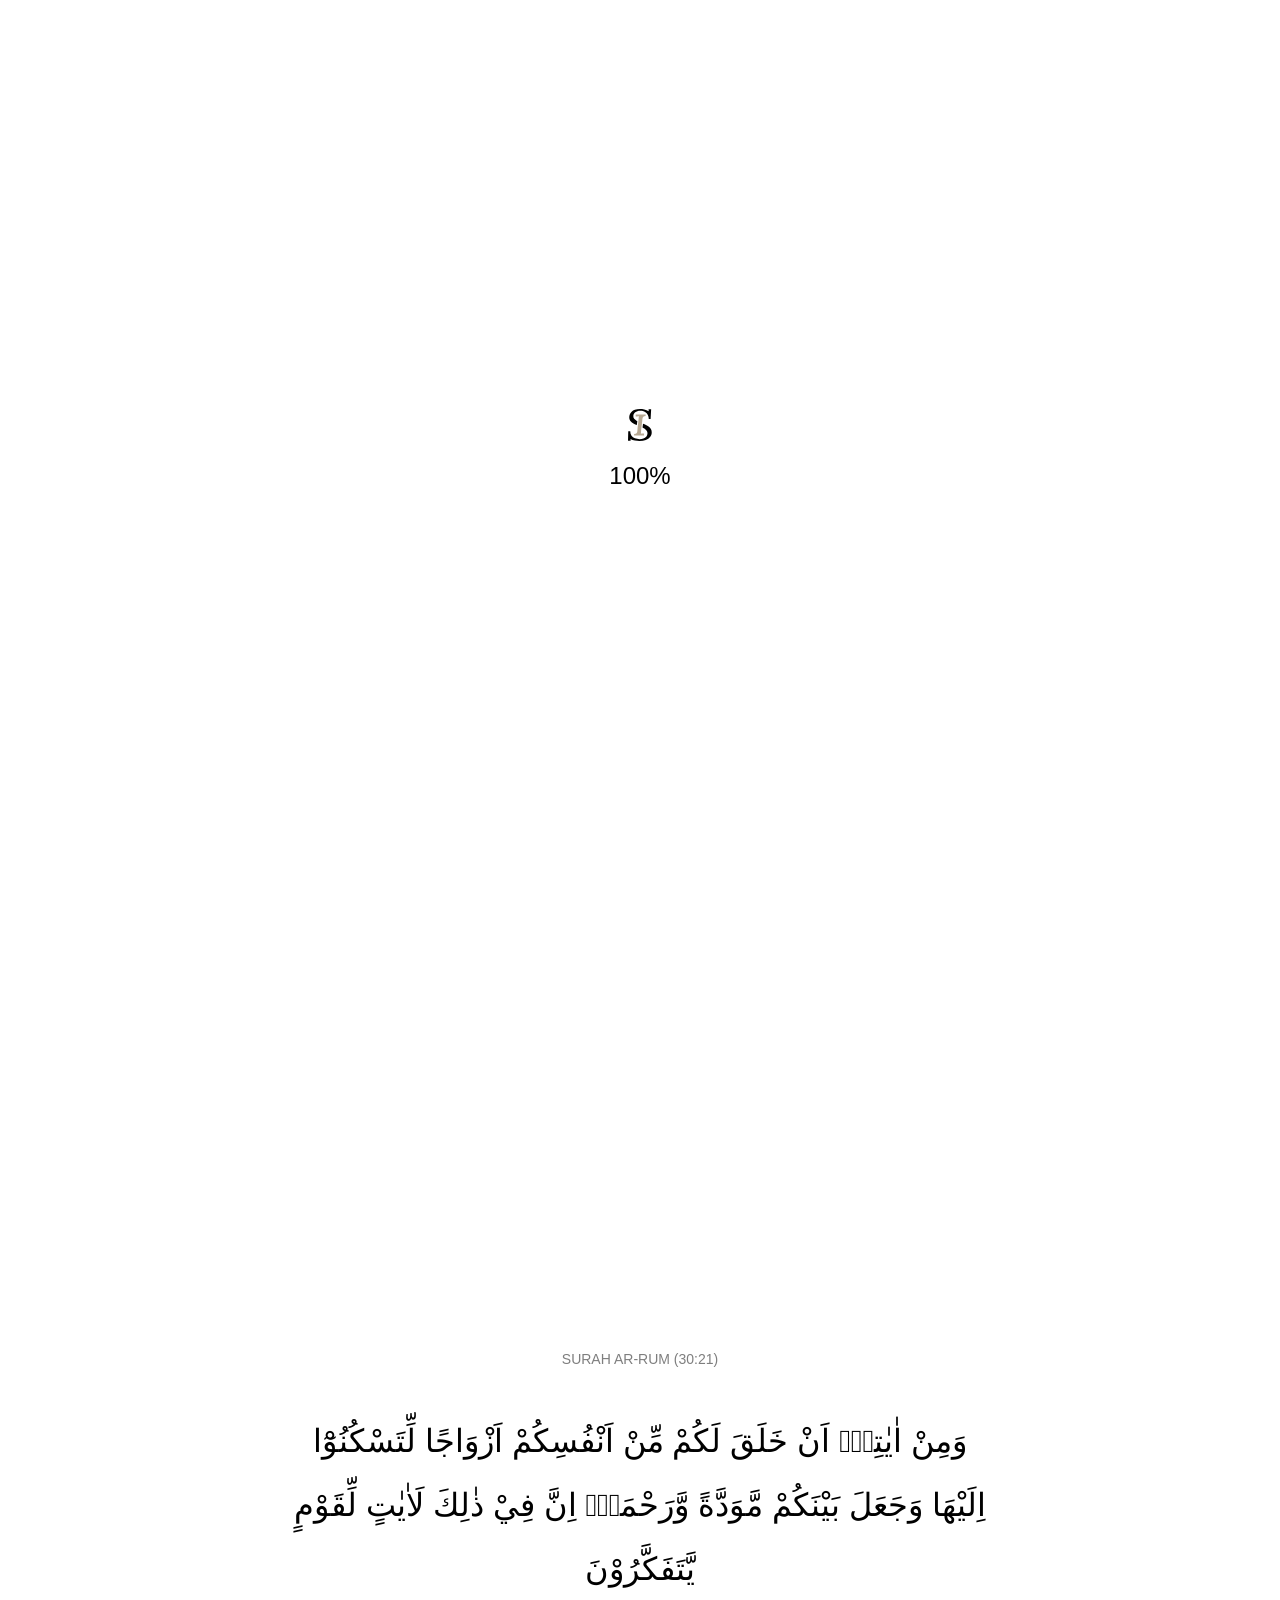
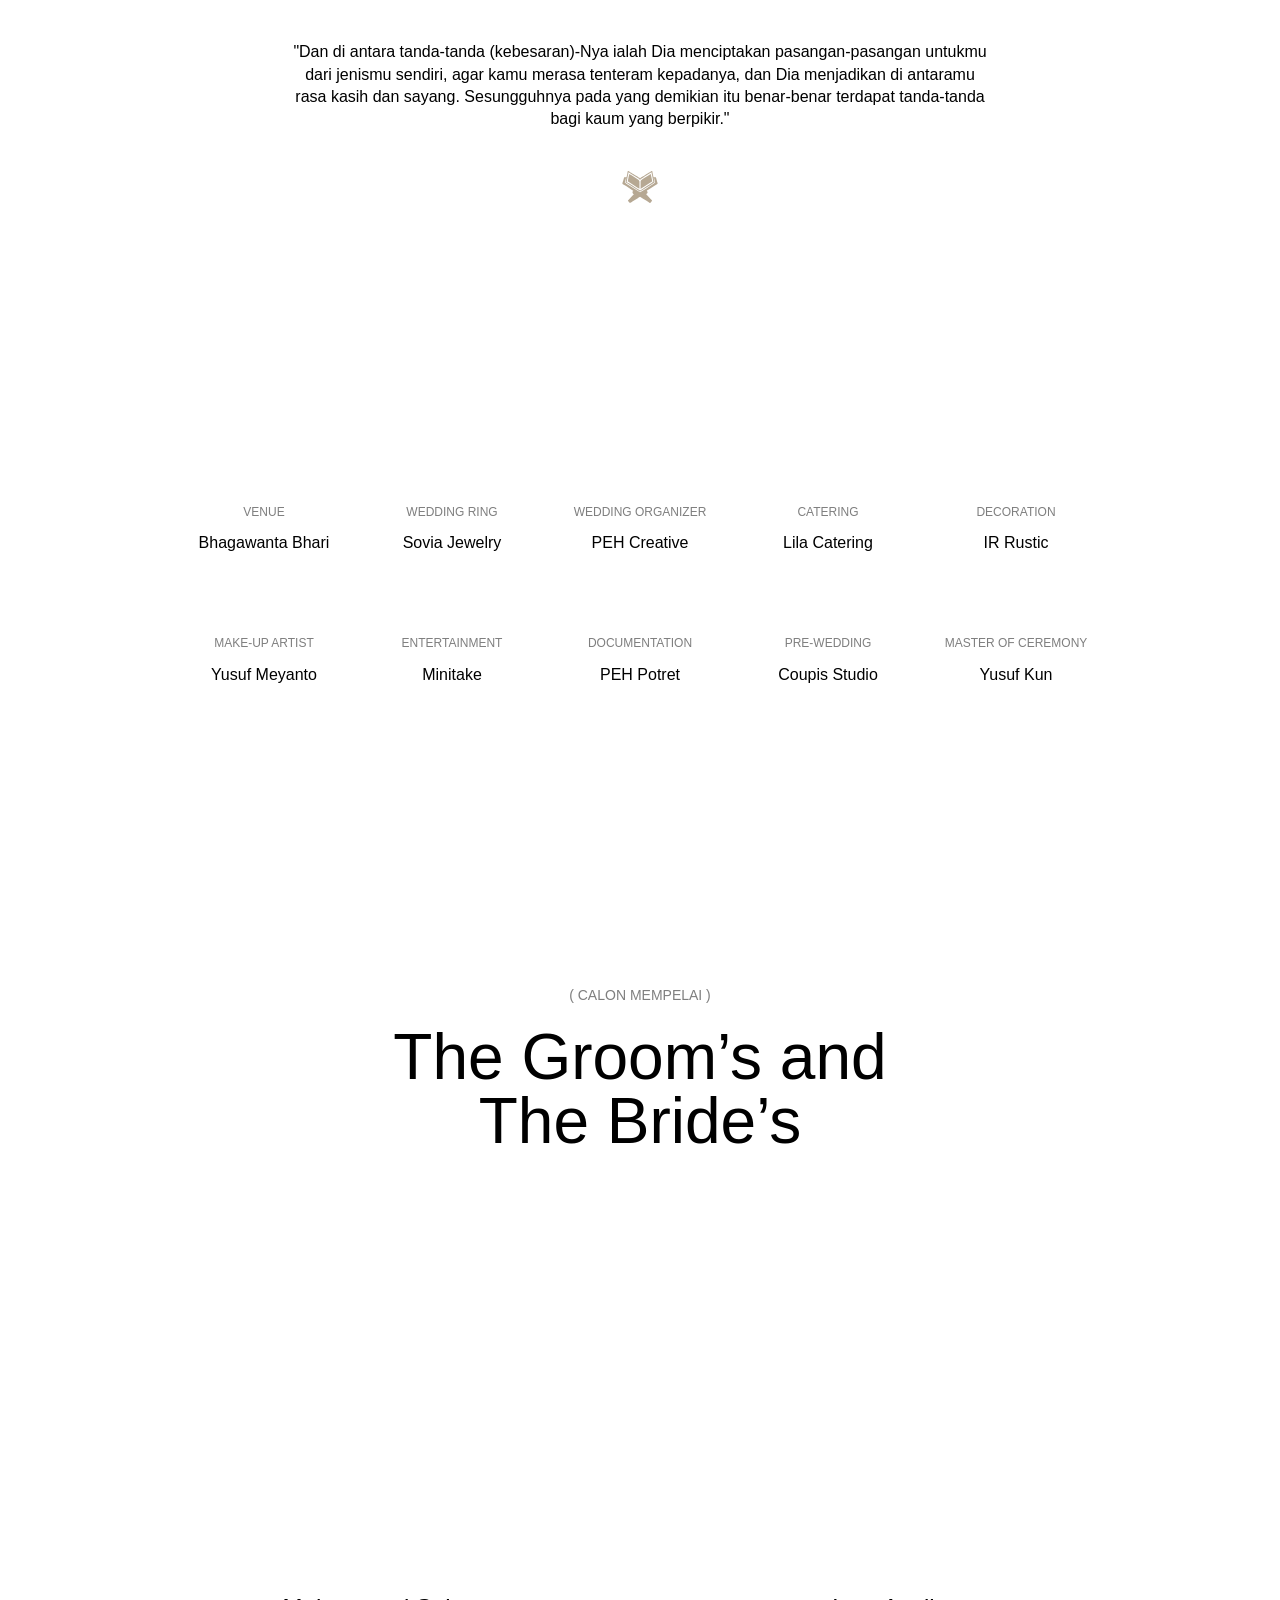
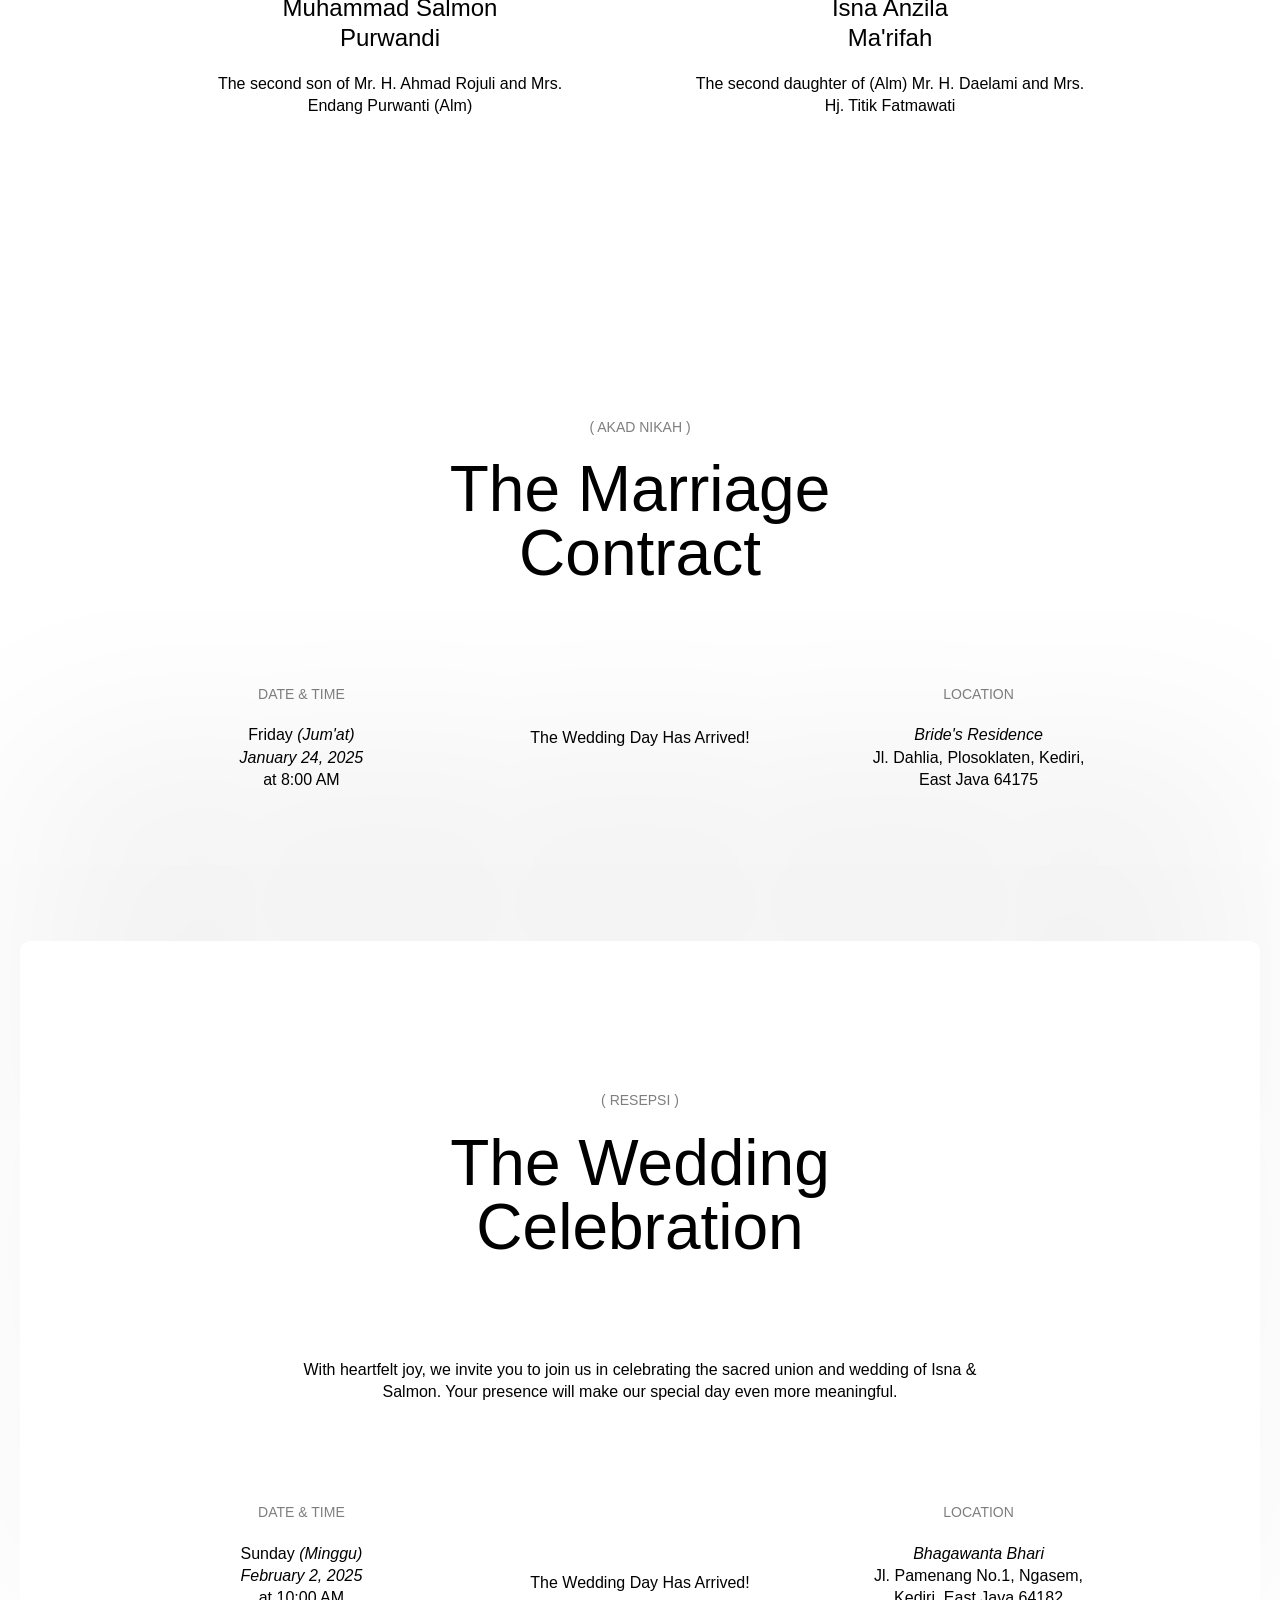
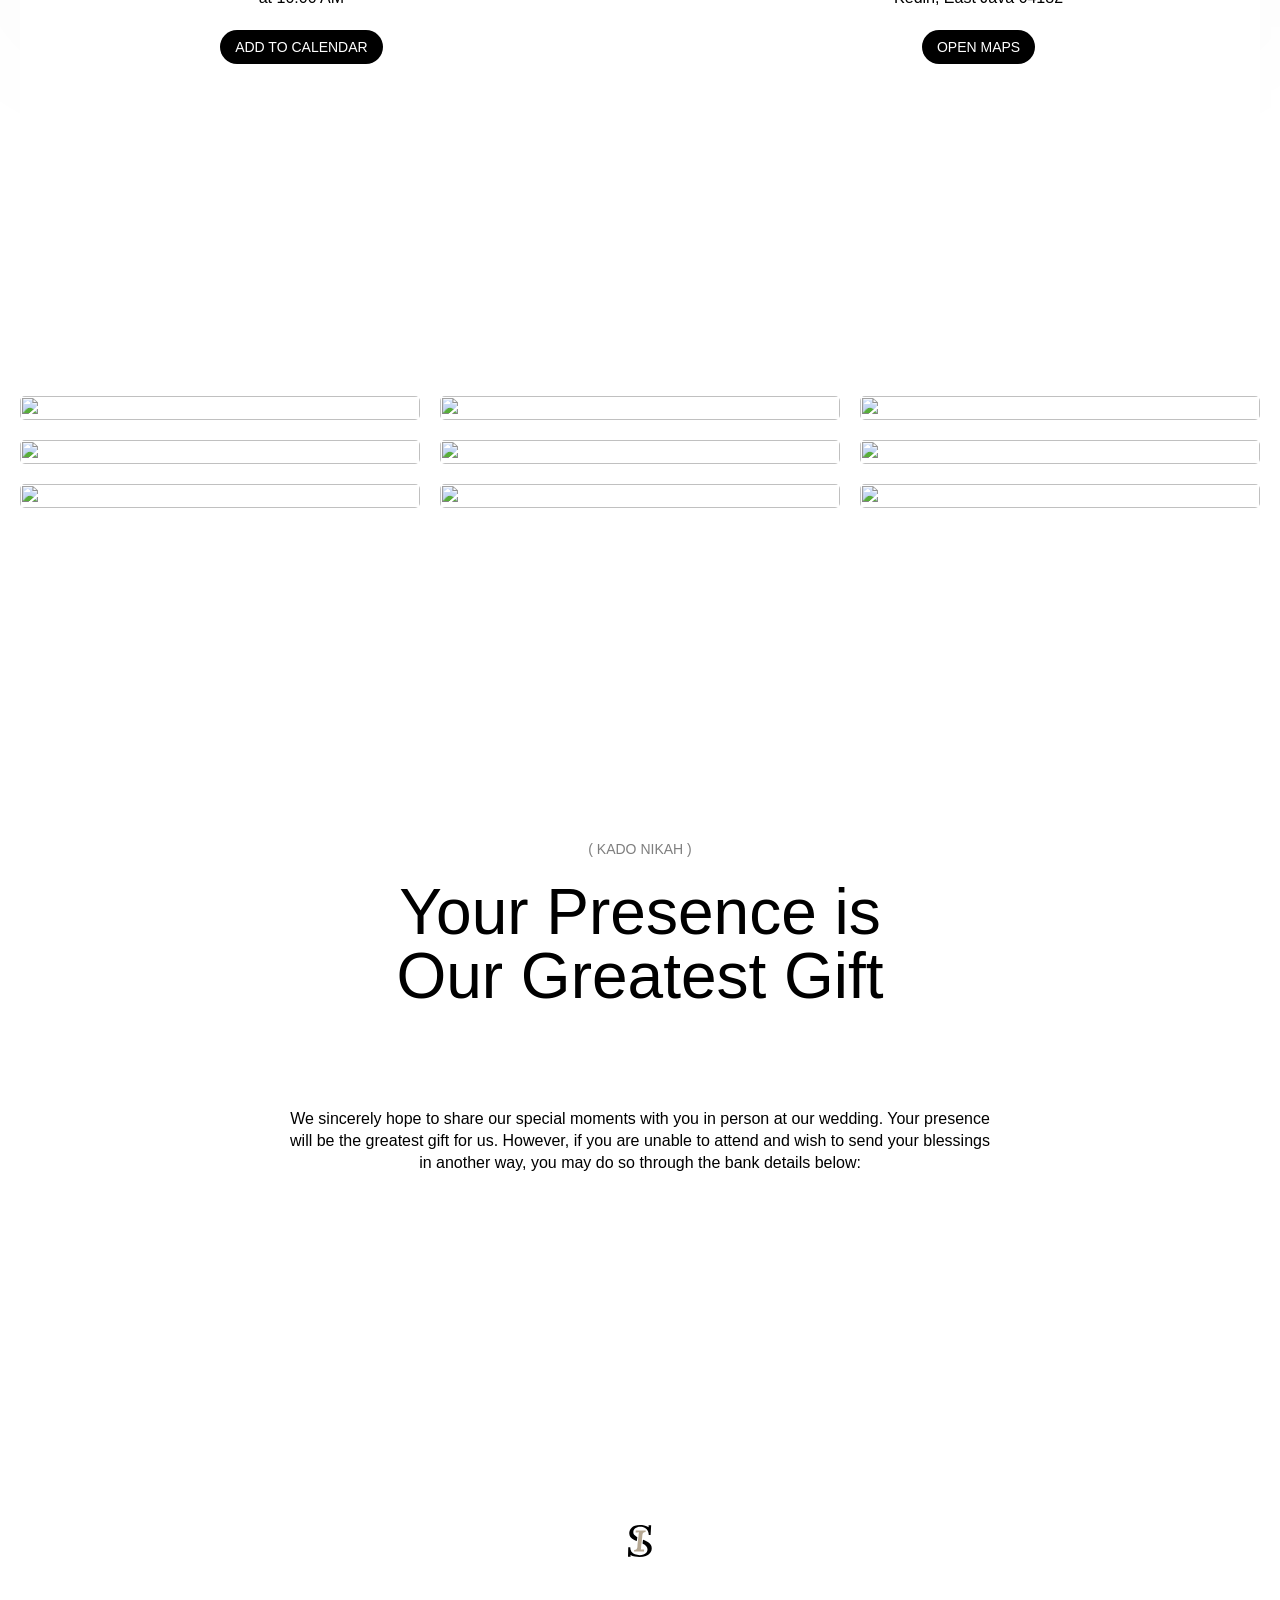
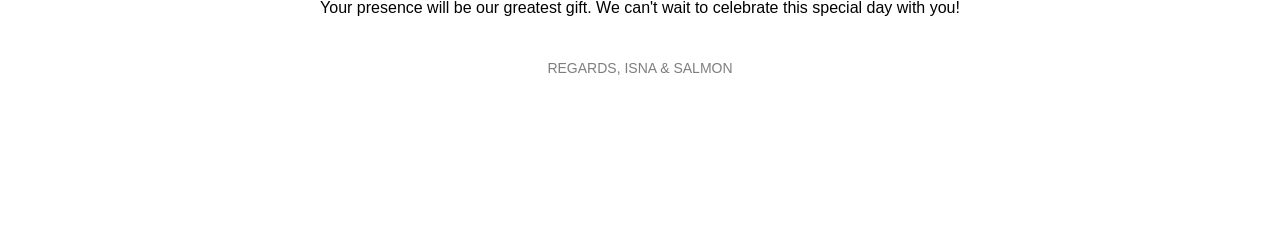
==== commit ce8831d0: "update files" ====
--- a/wedding.html
+++ b/wedding.html
@@ -135,7 +135,7 @@
     </script>
     <script>
         document.addEventListener("DOMContentLoaded", function() {
-            const music = new Audio('music/bg-music.mp3'); // Adjust path as needed
+            const music = new Audio('music/bg-music3.mp3'); // Adjust path as needed
             music.loop = true; // Makes the music loop continuously
             
             // Add play/pause button
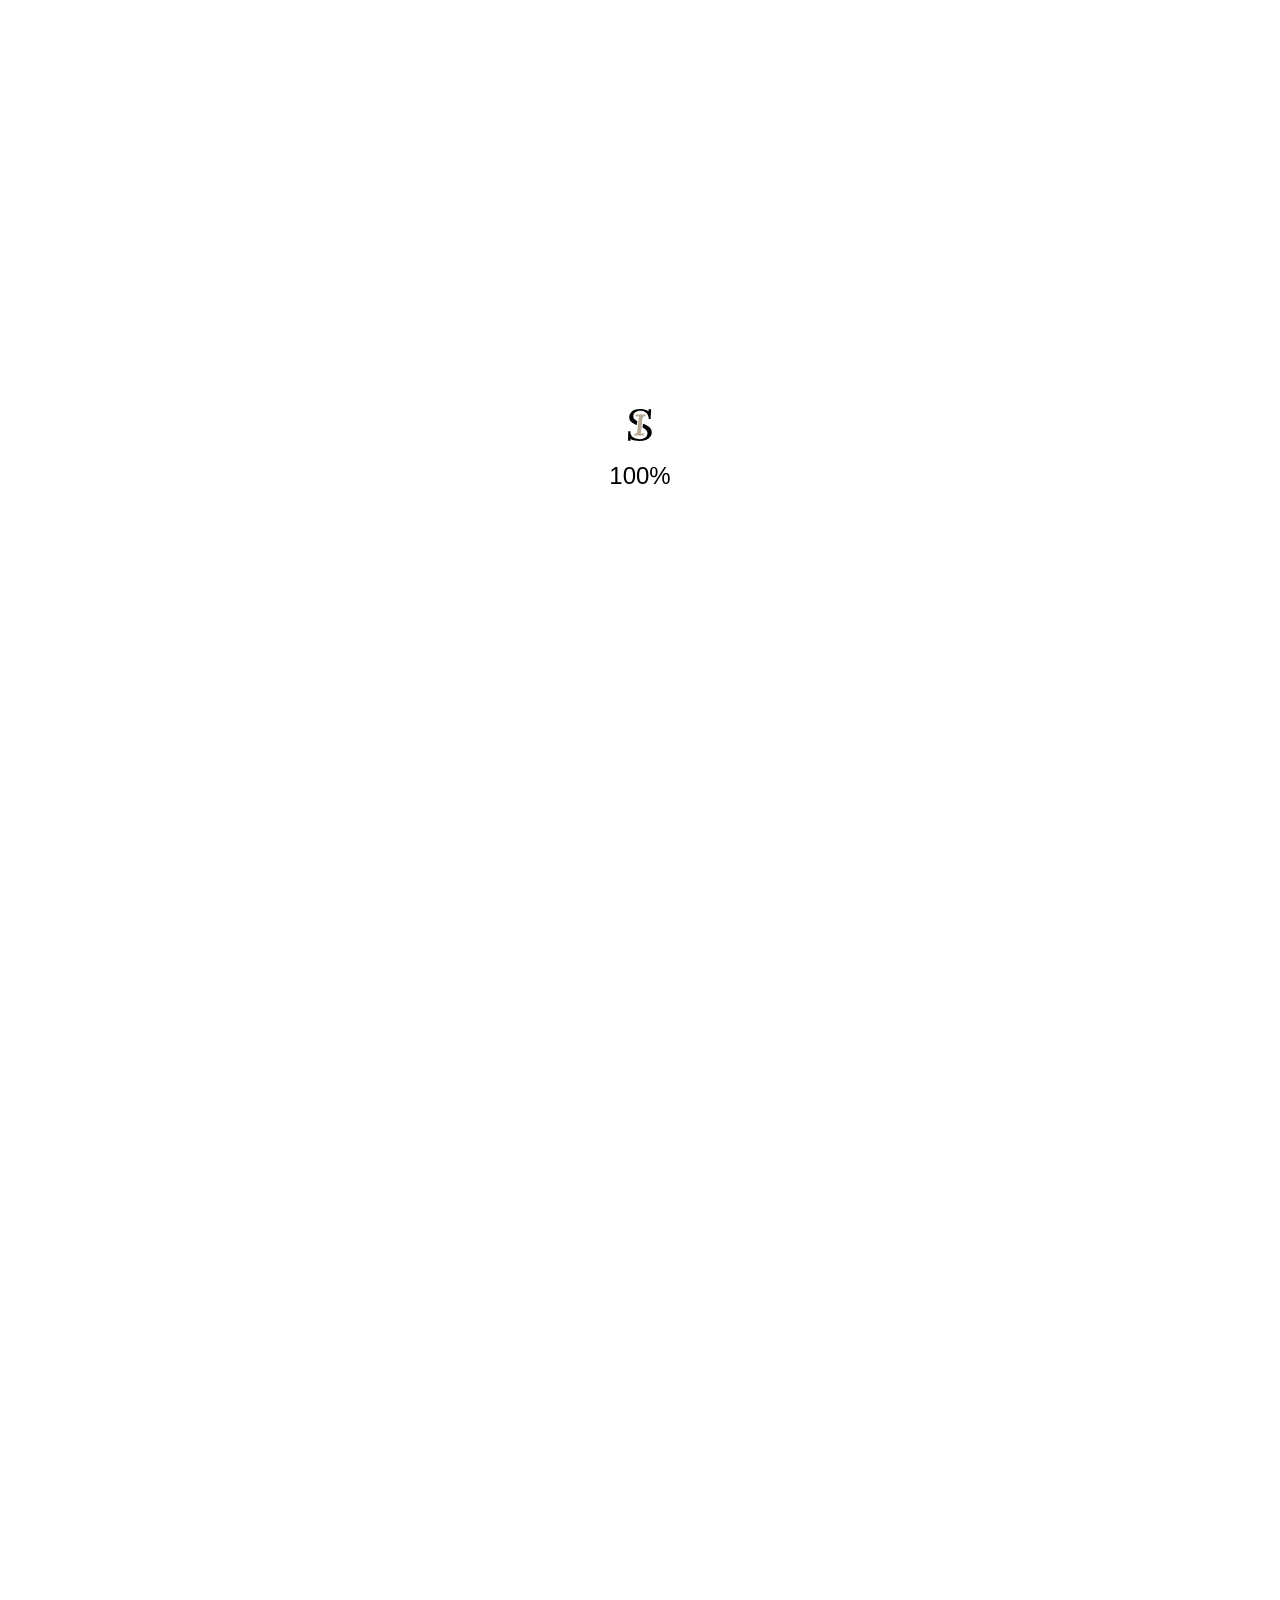
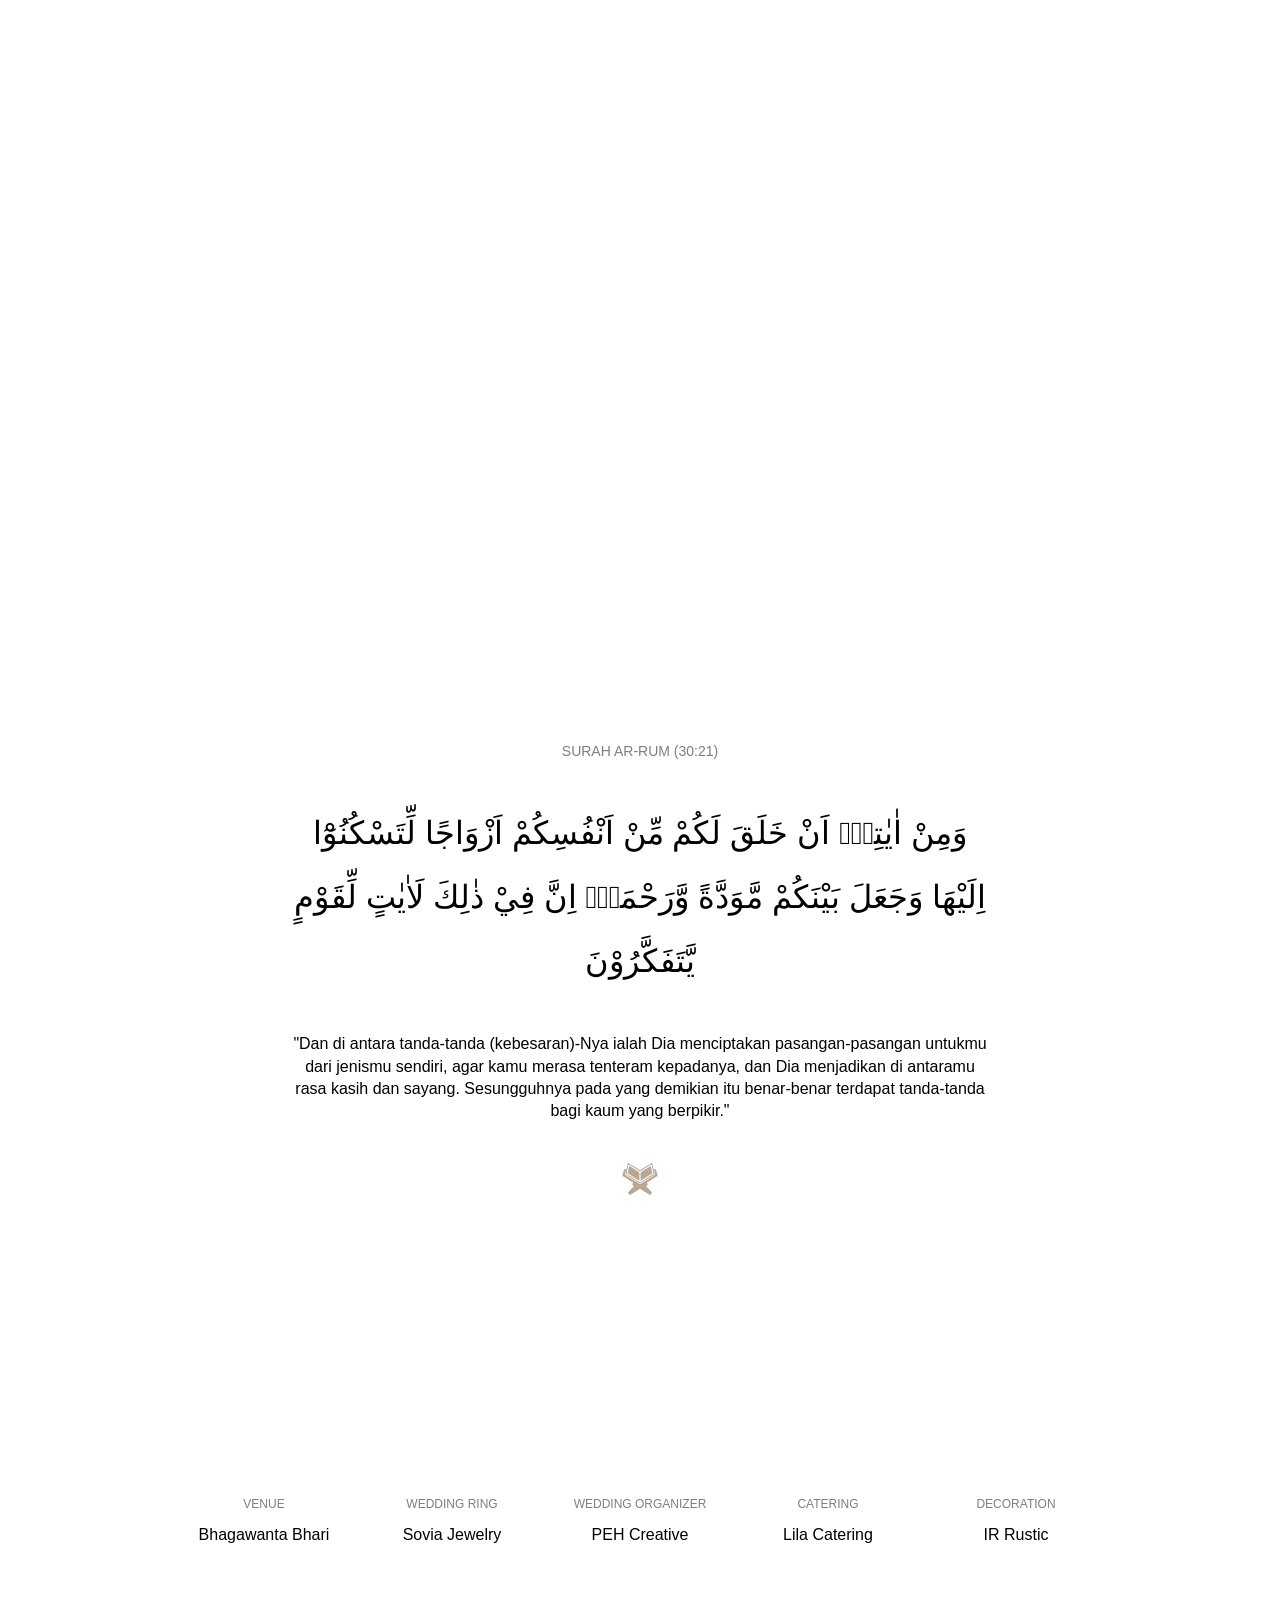
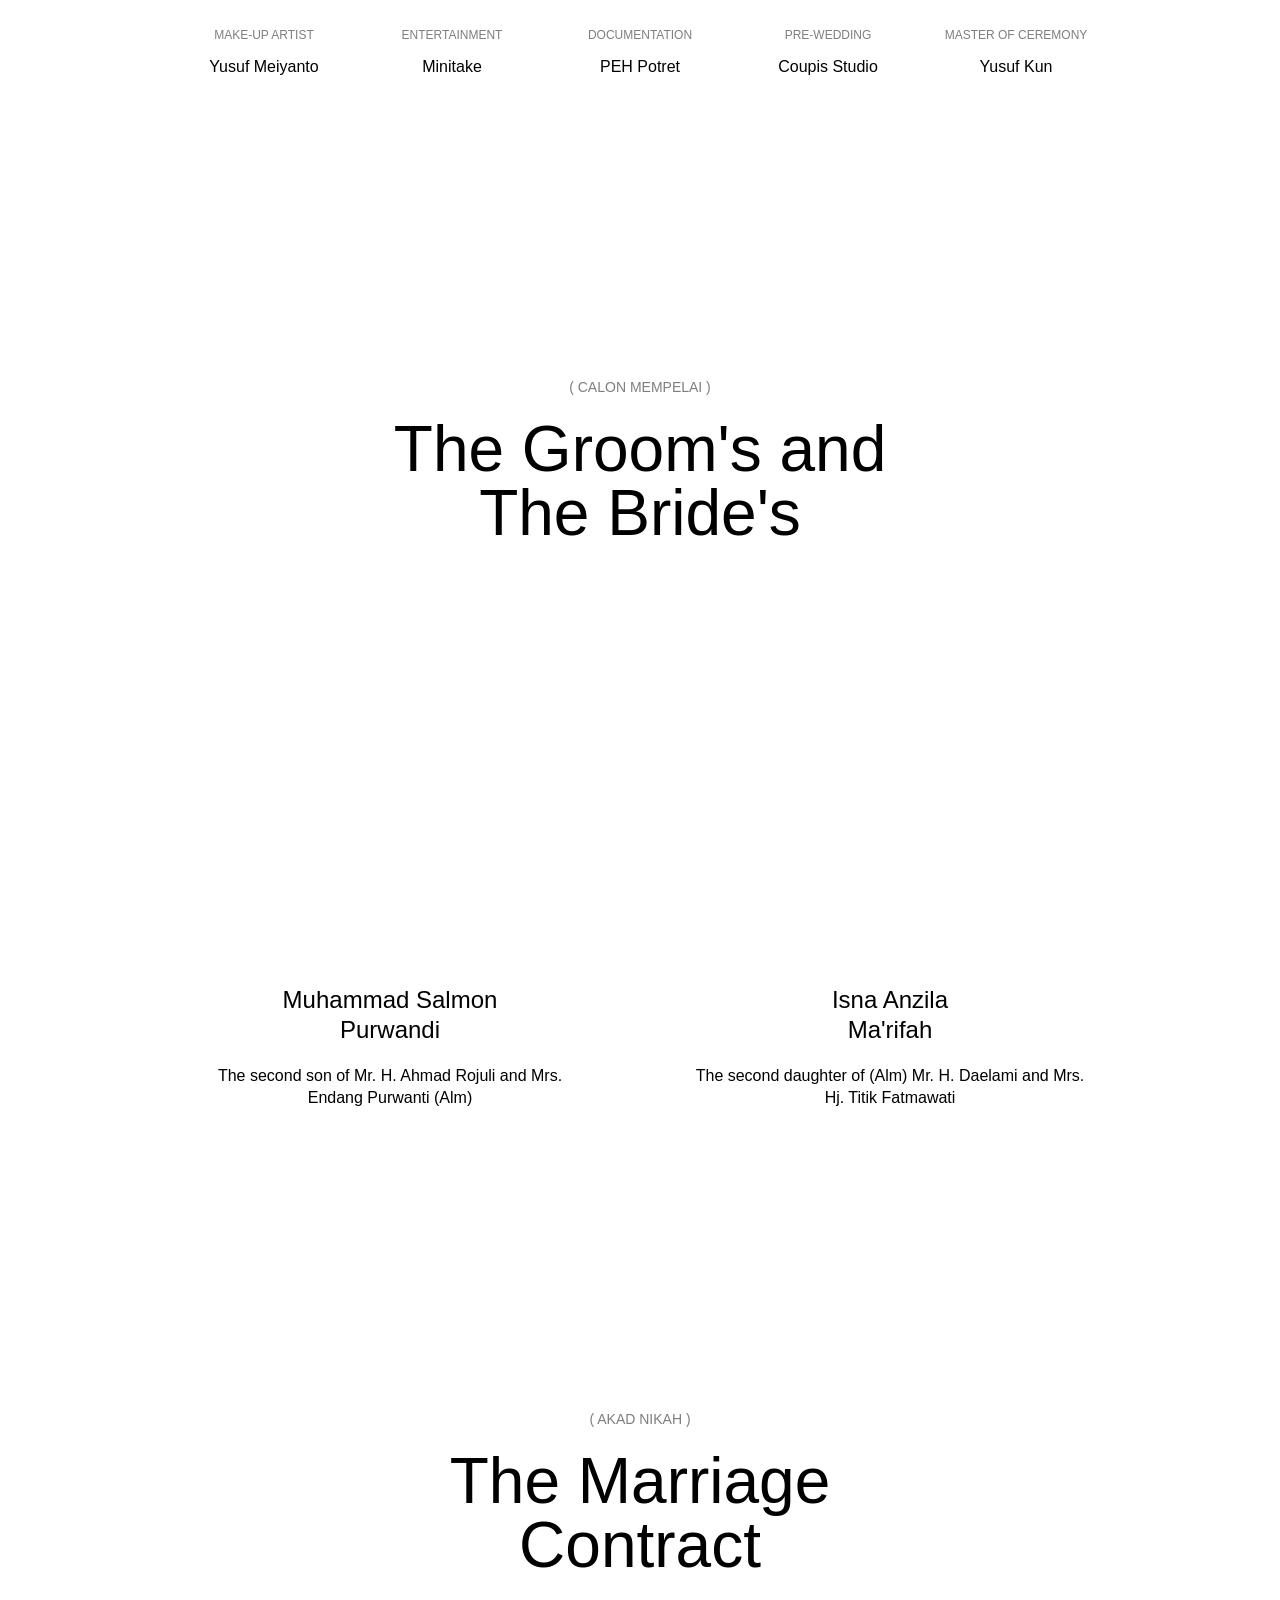
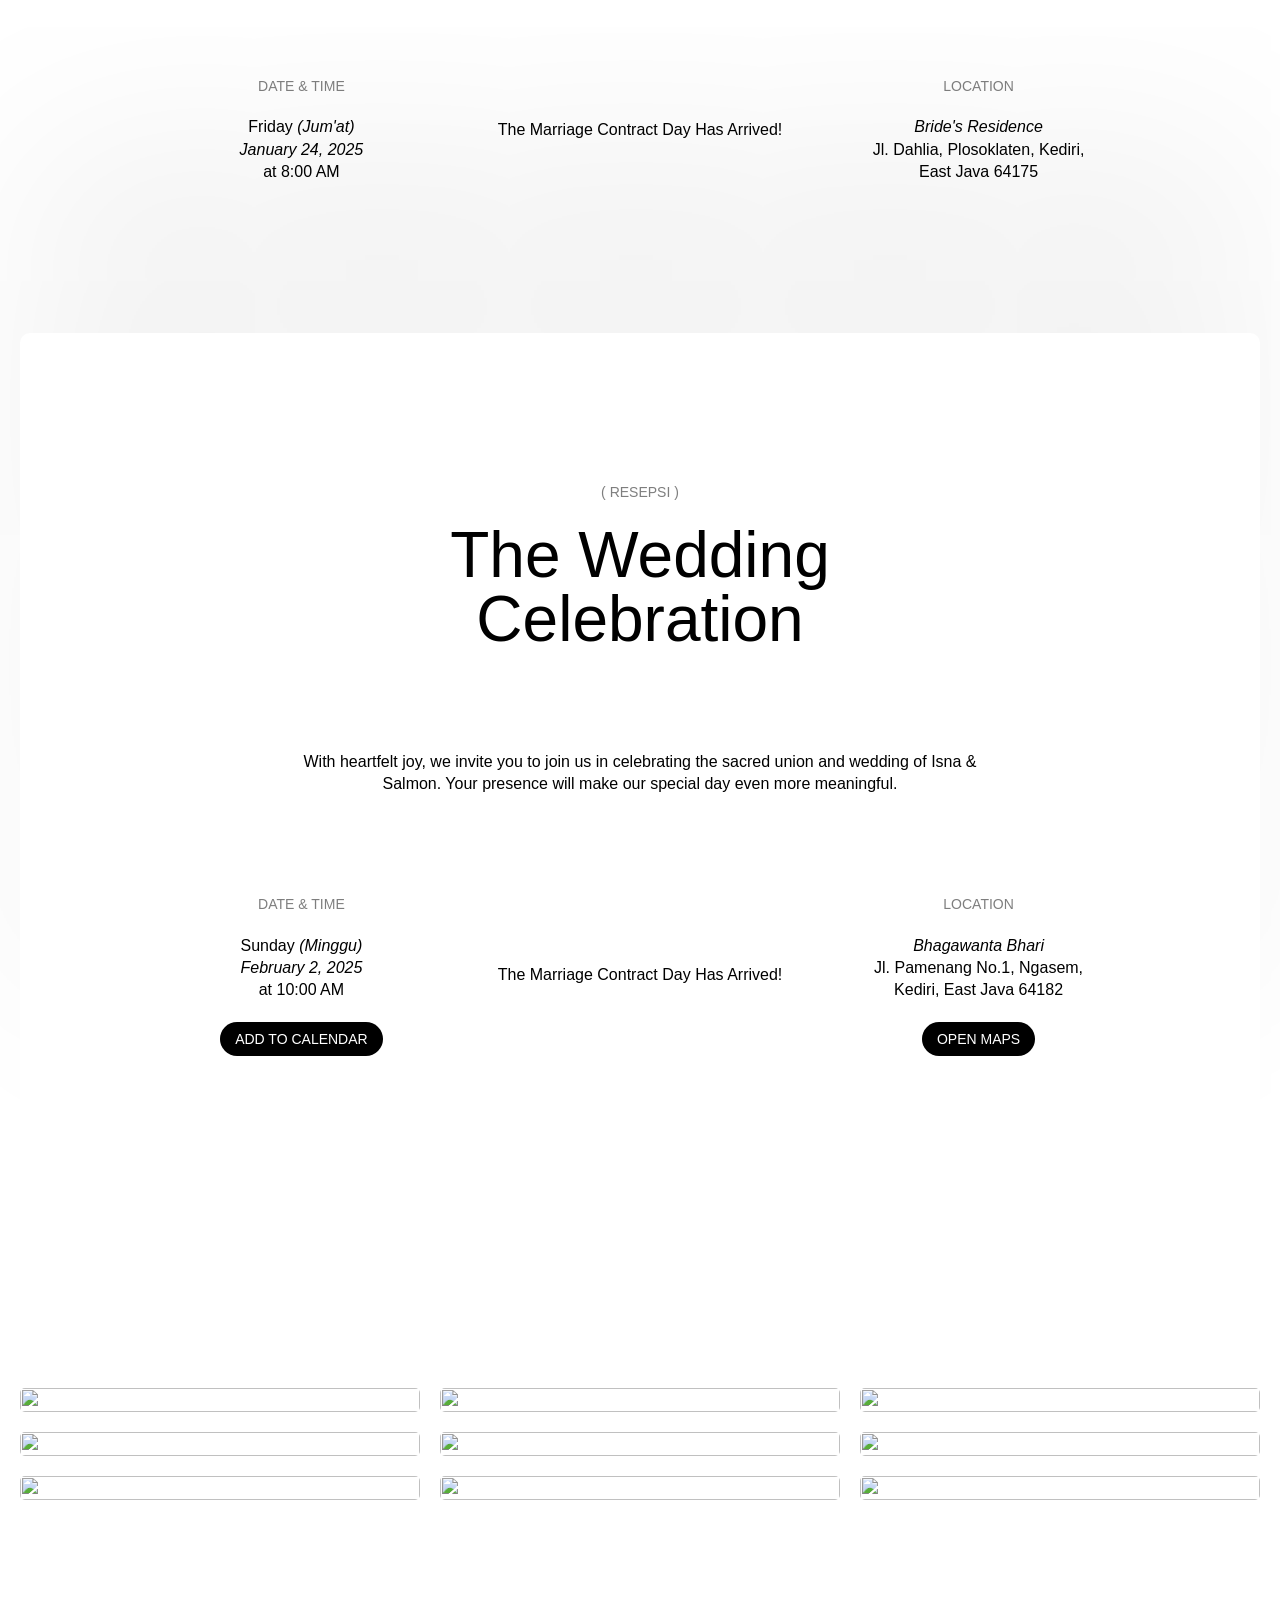
==== commit 832e40df: "minor updates" ====
--- a/wedding.html
+++ b/wedding.html
@@ -82,7 +82,7 @@
                     const container = document.querySelector(selector);
                     
                     if (timeDiff < 0) {
-                        container.innerHTML = '<div class="txt-m">The Wedding Day Has Arrived!</div>';
+                        container.innerHTML = '<div class="txt-m">The Marriage Contract Day Has Arrived!</div>';
                     } else {
                         // Update the counter elements
                         container.querySelector('.div-count:nth-child(1) .txt-counter').textContent = days;
@@ -239,7 +239,7 @@
                     </div>
                     <div id="w-node-c5968815-fda5-0d8a-0b18-cd76b9f0b9df-0fba9465" class="div-item vendors">
                         <div class="txt-label size-s">Make-Up Artist</div>
-                        <p class="txt-m">Yusuf Meyanto</p>
+                        <p class="txt-m">Yusuf Meiyanto</p>
                     </div>
                     <div id="w-node-bb1c8c2f-b998-6561-d270-908846ef16c0-0fba9465" class="div-item vendors">
                         <div class="txt-label size-s">Entertainment</div>
@@ -266,7 +266,7 @@
             <div class="div-wrapper">
                 <div class="div-head medium">
                     <div class="txt-label">( Calon mempelai )</div>
-                    <h2 class="h2">The Groom’s and The Bride’s</h2>
+                    <h2 class="h2">The Groom's and The Bride's</h2>
                 </div>
                 <div class="div-content grid-calon">
                     <div class="div-item"><img
@@ -278,7 +278,7 @@
                     <div id="w-node-_65cffa8b-b487-12ac-6472-db413ee02ace-0fba9465" class="div-item"><img
                             src="https://cdn.prod.website-files.com/677035670c04f65d0fba9459/677038450cd2fd8141a4ba60_img-brides.webp"
                             loading="lazy" alt="" class="img-person" />
-                        <h3 class="h3">Isna Anzila<br />Ma&#x27;rifah</h3>
+                        <h3 class="h3">Isna Anzila<br />Ma'rifah</h3>
                         <p class="txt-m">The second daughter of (Alm) Mr. H. Daelami and Mrs. Hj. Titik Fatmawati</p>
                     </div>
                 </div>
@@ -299,7 +299,7 @@
                 <div class="div-content grid-akad">
                     <div class="div-item">
                         <div class="txt-label">date &amp; Time</div>
-                        <p class="txt-m">Friday <em>(Jum&#x27;at)</em><br /><strong><em class="italic-text-3">January
+                        <p class="txt-m">Friday <em>(Jum'at)</em><br /><strong><em class="italic-text-3">January
                                     24, 2025</em></strong><br />at 8:00 AM</p>
                     </div>
                     <div id="w-node-e35938f2-f2fd-a271-da4f-b0156d353e27-0fba9465" class="div-countdown">
@@ -330,7 +330,7 @@
                     </div>
                     <div id="w-node-_91b87b44-5170-819d-85d0-735a1daca0e6-0fba9465" class="div-item">
                         <div class="txt-label">location</div>
-                        <p class="txt-m"><strong><em class="italic-text">Bride&#x27;s Residence</em></strong><br />Jl.
+                        <p class="txt-m"><strong><em class="italic-text">Bride's Residence</em></strong><br />Jl.
                             Dahlia, Plosoklaten, Kediri, East Java 64175</p>
                     </div>
                 </div>
@@ -499,7 +499,7 @@
                         class="lb-logo w-inline-block w--current"><img
                             src="images/is-logo.svg"
                             loading="lazy" alt="" class="img-logo" /></a>
-                    <p class="txt-m">Your presence will be our greatest gift. We can&#x27;t wait to celebrate this
+                    <p class="txt-m">Your presence will be our greatest gift. We can't wait to celebrate this
                         special day with you!</p>
                     <div class="txt-label">Regards, Isna &amp; Salmon</div>
                 </div>
@@ -590,19 +590,16 @@
     <script>
         // Function to get URL parameters
         function getUrlParameter(name) {
-            const url = window.location.href;
-            const paramIndex = url.indexOf('?id=');
-            if (paramIndex !== -1) {
-                // Get the parameter value and replace hyphens with spaces
-                return decodeURIComponent(url.slice(paramIndex + 4)).replace(/-/g, ' ');
-            }
-            return '';
+            const urlParams = new URLSearchParams(window.location.search);
+            return urlParams.get(name) || '';
         }
 
         // Get the 'id' parameter from URL and update the guest name
         const guestName = getUrlParameter('id');
         if (guestName) {
-            document.getElementById('guestName').textContent = guestName;
+            // Replace all dashes with spaces and update the guest name
+            const formattedName = guestName.replace(/-/g, ' ');
+            document.getElementById('guestName').textContent = formattedName;
         }
     </script>
     <script>
